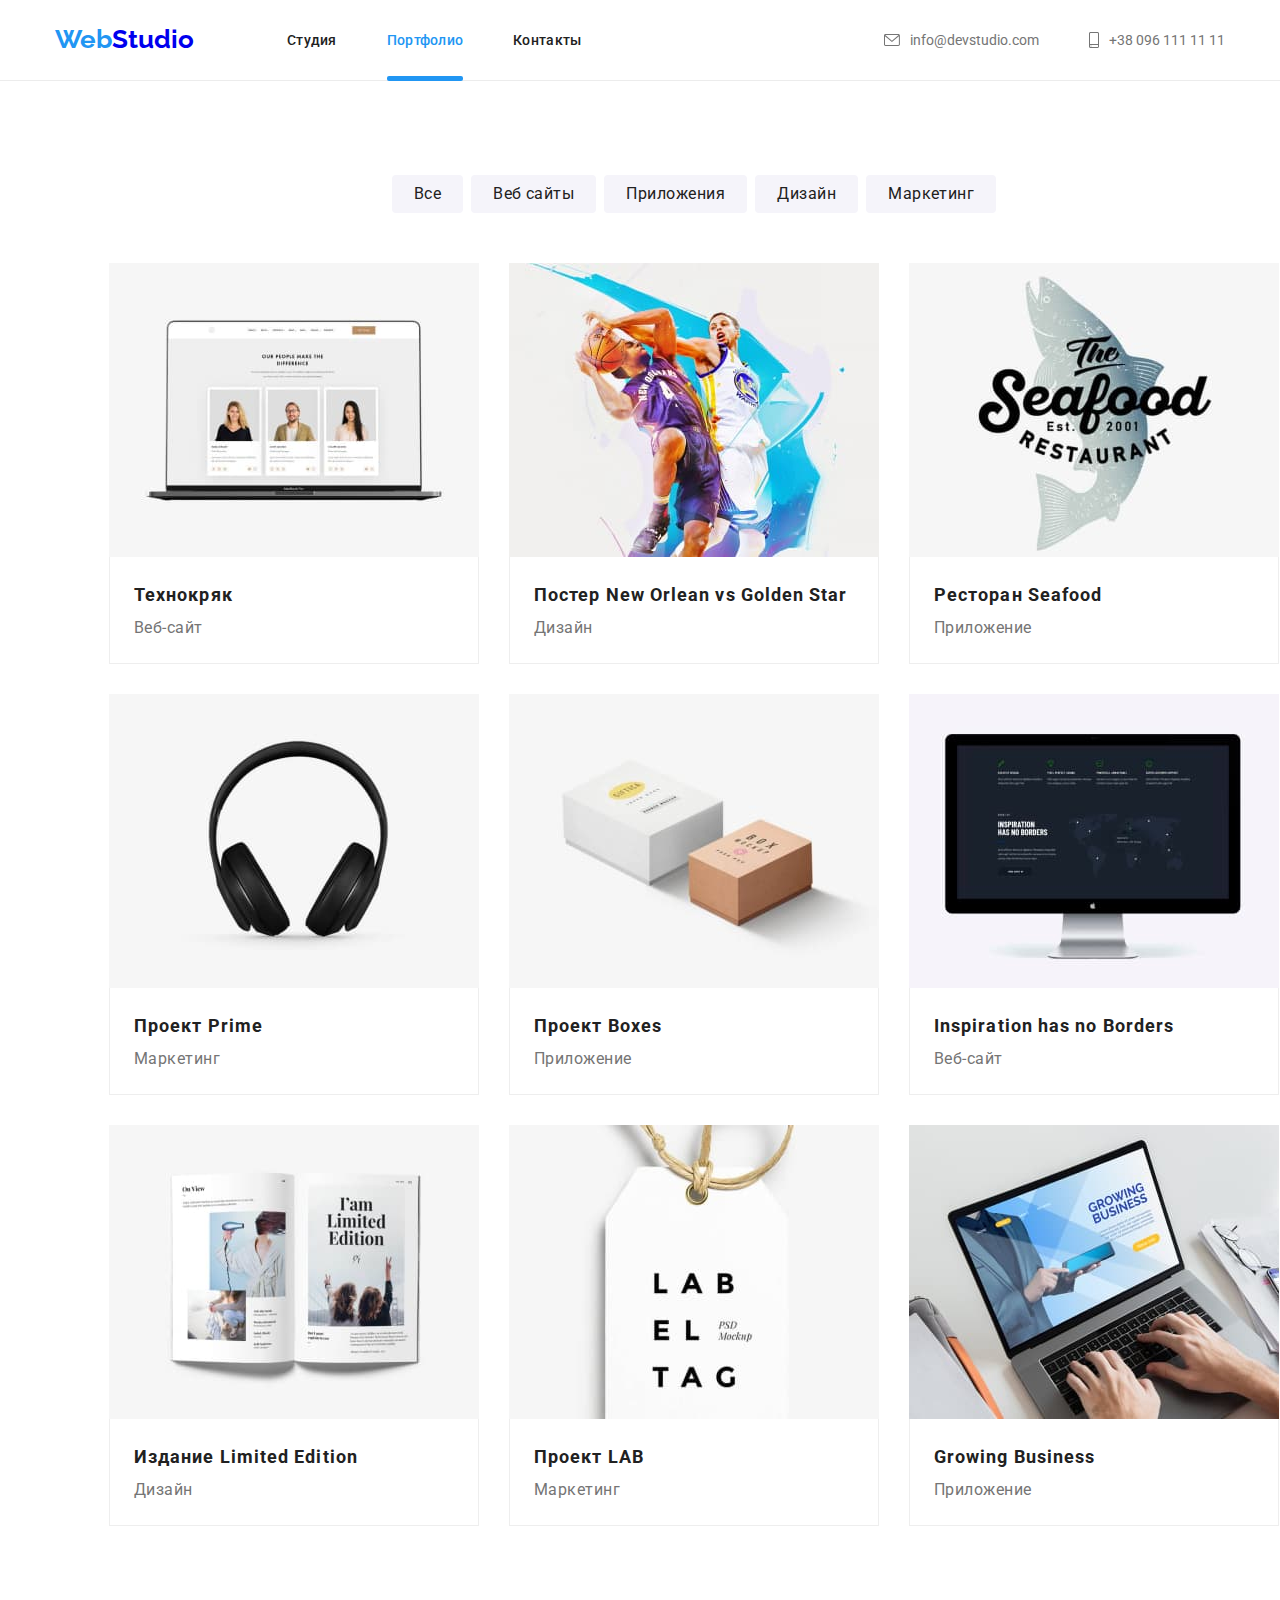
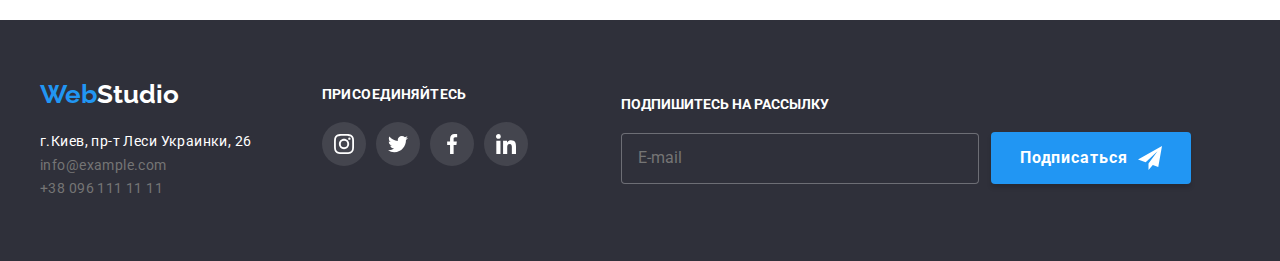
==== portfolio.html @ d18633da "копия ДЗ 7" ====
<!DOCTYPE html>
<html lang="ru">

<head>
    <meta charset="UTF-8">
    <meta http-equiv="X-UA-Compatible" content="IE=edge">
    <meta name="viewport" content="width=device-width, initial-scale=1.0">
    <title>Portfolio</title>
    <link
        href="https://fonts.googleapis.com/css2?family=Raleway:wght@400;500&family=Roboto:wght@400;500;700;900&display=swap"
        rel="stylesheet">
    <!-- <link rel="stylesheet"
        href="https://cdnjs.cloudflare.com/ajax/libs/modern-normalize/1.1.0/modern-normalize.min.css"> -->
    <link rel="stylesheet" href="./css/main.min.css">
</head>

<body>
    <!-- шапка сайта -->
    <header class="header line">
        <div class="container header__content--centered">
            <a href="#" class="logo"><span>Web</span>Studio</a>

            <!-- навигация шапки -->
            <nav class="nav-header">
                <ul class="nav-header__list">
                    <li class="nav-header__item"><a href="./index.html" class="nav-header__link">Студия</a>
                    </li>
                    <li class="nav-header__item"><a href="./portfolio.html"
                            class="nav-header__link current">Портфолио</a></li>
                    <li class="nav-header__item"><a href="#" class="nav-header__link">Контакты</a></li>
                </ul>
            </nav>

            <!-- контакты шапки -->
            <ul class="contacts-list">
                <li class="contacts-list__item">
                    <a href=" mailto:info@devstudio.com" class="contact-list__link contact-list__link--centered">
                        <svg class="svg-header" width="16" height="12">
                            <use href="./images/icon.svg#icon-envelope"></use>
                        </svg>
                        <span>info@devstudio.com</span></a>
                </li>
                <li class="contacts-list__item">
                    <a href=" tel:+380961111111" class="contact-list__link contact-list__link--centered">
                        <svg class="svg-header" width="10" height="16">
                            <use href="./images/icon.svg#icon-smartphone"></use>
                        </svg>
                        <span>+38 096 111 11 11</span></a>
                </li>
            </ul>
        </div>
    </header>

    <!-- портфолио -->
    <main>
        <section class="portfolio-section">
            <div class="container filter">
                <ul class="filter__list">
                    <li class="filter__item">
                        <button type="button" class="secondary__button">Все</button></li>
                    <li class="filter__item">
                        <button type="button" class="secondary__button">Веб сайты</button></li>
                    <li class="filter__item">
                        <button type="button" class="secondary__button">Приложения</button></li>
                    <li class="filter__item">
                        <button type="button" class="secondary__button">Дизайн</button></li>
                    <li class="filter__item">
                        <button type="button" class="secondary__button">Маркетинг</button></li>
                </ul>
            </div>

            <!-- описание -->
            <div class="container">
                <ul class="portfolio">
                    <li class="portfolio__item">
                        <article class="product">
                            <a href="#" class="product__link">
                                <div class="product__thumb">
                                    <img src="./images/img (2) (1).jpg" alt="наша команда">
                                    <div class="overlay">
                                        <p class="overlay__text">
                                            Технокряк это современная площадка распространения
                                            коронавируса. Компании используют эту платформу для
                                            цифрового шпионажа и атак на защищённые сервера
                                            конкурентов.
                                        </p>
                                    </div>
                                </div>
                                <div class="product__meta">
                                    <h3 class="product__title">Технокряк</h3>
                                    <p class="product__text">Веб-сайт</p>
                                </div>
                            </a>
                        </article>
                    </li>
                    <li class="portfolio__item">
                        <article class="product">
                            <a href="#" class="product__link">
                                <div class="product__thumb">
                                    <img src="./images/img (3) (1).jpg" alt="баскетболисты">
                                    <div class="overlay">
                                        <p class="overlay__text">
                                            Технокряк это современная площадка распространения
                                            коронавируса. Компании используют эту платформу для
                                            цифрового шпионажа и атак на защищённые сервера
                                            конкурентов.
                                        </p>
                                    </div>
                                </div>
                                <div class="product__meta">
                                    <h3 class="product__title">Постер New Orlean vs Golden Star</h3>
                                    <p class="product__text">Дизайн</p>
                                </div>
                            </a>
                        </article>

                    </li>
                    <li class="portfolio__item">
                        <article class="product">
                            <a href="#" class="product__link">
                                <div class="product__thumb">
                                    <img src="./images/img (4).jpg" alt="рыбный ресторан">
                                    <div class="overlay">
                                        <p class="overlay__text">
                                            Технокряк это современная площадка распространения
                                            коронавируса. Компании используют эту платформу для
                                            цифрового шпионажа и атак на защищённые сервера
                                            конкурентов.
                                        </p>
                                    </div>
                                </div>
                                <div class="product__meta">
                                    <h3 class="product__title">Ресторан Seafood</h3>
                                    <p class="product__text">Приложение</p>
                                </div>
                            </a>
                        </article>

                    </li>
                    <li class="portfolio__item">
                        <article class="product">
                            <a href="#" class="product__link">
                                <div class="product__thumb">
                                    <img src="./images/img (5).jpg" alt="наушники">
                                    <div class="overlay">
                                        <p class="overlay__text">
                                            Технокряк это современная площадка распространения
                                            коронавируса. Компании используют эту платформу для
                                            цифрового шпионажа и атак на защищённые сервера
                                            конкурентов.
                                        </p>
                                    </div>
                                </div>
                                <div class="product__meta">
                                    <h3 class="product__title">Проект Prime</h3>
                                    <p class="product__text">Маркетинг</p>
                                </div>
                            </a>
                        </article>

                    </li>
                    <li class="portfolio__item">
                        <article class="product">
                            <a href="#" class="product__link">
                                <div class="product__thumb">
                                    <img src="./images/img (6).jpg" alt="коробки">
                                    <div class="overlay">
                                        <p class="overlay__text">
                                            Технокряк это современная площадка распространения
                                            коронавируса. Компании используют эту платформу для
                                            цифрового шпионажа и атак на защищённые сервера
                                            конкурентов.
                                        </p>
                                    </div>
                                </div>
                                <div class="product__meta">
                                    <h3 class="product__title">Проект Boxes</h3>
                                    <p class="product__text">Приложение</p>
                                </div>
                            </a>
                        </article>

                    </li>
                    <li class="portfolio__item">
                        <article class="product">
                            <a href="#" class="product__link">
                                <div class="product__thumb">
                                    <img src="./images/img (7).jpg" alt="монитор">
                                    <div class="overlay">
                                        <p class="overlay__text">
                                            Технокряк это современная площадка распространения
                                            коронавируса. Компании используют эту платформу для
                                            цифрового шпионажа и атак на защищённые сервера
                                            конкурентов.
                                        </p>
                                    </div>
                                </div>
                                <div class="product__meta">
                                    <h3 class="product__title">Inspiration has no Borders</h3>
                                    <p class="product__text">Веб-сайт</p>
                                </div>
                            </a>
                        </article>

                    </li>
                    <li class="portfolio__item">
                        <article class="product">
                            <a href="#" class="product__link">
                                <div class="product__thumb">
                                    <img src="./images/img (8).jpg" alt="книга">
                                    <div class="overlay">
                                        <p class="overlay__text">
                                            Технокряк это современная площадка распространения
                                            коронавируса. Компании используют эту платформу для
                                            цифрового шпионажа и атак на защищённые сервера
                                            конкурентов.
                                        </p>
                                    </div>
                                </div>
                                <div class="product__meta">
                                    <h3 class="product__title">Издание Limited Edition</h3>
                                    <p class="product__text">Дизайн</p>
                                </div>
                            </a>
                        </article>

                    </li>
                    <li class="portfolio__item">
                        <article class="product">
                            <a href="#" class="product__link">
                                <div class="product__thumb">
                                    <img src="./images/img (9).jpg" alt="бирка">
                                    <div class="overlay">
                                        <p class="overlay__text">
                                            Технокряк это современная площадка распространения
                                            коронавируса. Компании используют эту платформу для
                                            цифрового шпионажа и атак на защищённые сервера
                                            конкурентов.
                                        </p>
                                    </div>
                                </div>
                                <div class="product__meta">
                                    <h3 class="product__title">Проект LAB</h3>
                                    <p class="product__text">Маркетинг</p>
                                </div>
                            </a>
                        </article>

                    </li>
                    <li class="portfolio__item">
                        <article class="product">
                            <a href="#" class="product__link">
                                <div class="product__thumb">
                                    <img src="./images/img (10).jpg" alt="ноутбук">
                                    <div class="overlay">
                                        <p class="overlay__text">
                                            Технокряк это современная площадка распространения
                                            коронавируса. Компании используют эту платформу для
                                            цифрового шпионажа и атак на защищённые сервера
                                            конкурентов.
                                        </p>
                                    </div>
                                </div>
                                <div class="product__meta">
                                    <h3 class="product__title">Growing Business</h3>
                                    <p class="product__text">Приложение</p>
                                </div>
                            </a>
                        </article>

                    </li>

                </ul>
            </div>

        </section>
    </main>
    <!-- подвал -->
    <footer class="footer">
        <div class="container footer__content footer__content--centered">
            <div>
                <a href="#" class="logo footer__logo"><span class="">Web</span>Studio</a>
                <address class="address">
                    <ul class="address__list">
                        <li class="address__link"><a href="https://www.google.com/maps" class="address__map">г.Киев,
                                пр-т Леси Украинки, 26</a></li>
                        <li class="address__link"><a href="#" class="contact-list__link">info@example.com</a></li>
                        <li class="address__link"><a href="tel:+380961111111" class="contact-list__link">+38 096 111
                                11
                                11</a>
                        </li>
                    </ul>
                </address>
            </div>
            <div class="social-link-footer">
                <h2 class="info-title-footer">Присоединяйтесь</h2>
                <ul class="soc-wrap">
                    <li class="soc-wrap__item">
                        <a href="#" class="soc-wrap__link soc-wrap__link--color">
                            <svg class="soc-wrap__icon" width="20" height="20">
                                <use href="./images/icon.svg#icon-instagram"></use>
                            </svg>
                        </a>
                    </li>
                    <li class="soc-wrap__item">
                        <a href="#" class="soc-wrap__link soc-wrap__link--color">
                            <svg class="soc-wrap__icon" width="20" height="20">
                                <use href="./images/icon.svg#icon-twitter"></use>
                            </svg>
                        </a>
                    </li>
                    <li class="soc-wrap__item">
                        <a href="#" class="soc-wrap__link soc-wrap__link--color">
                            <svg class="soc-wrap__icon" width="20" height="20">
                                <use href="./images/icon.svg#icon-facebook"></use>
                            </svg>
                        </a>
                    </li>
                    <li class="soc-wrap__item">
                        <a href="#" class="soc-wrap__link soc-wrap__link--color">
                            <svg class="soc-wrap__icon" width="20" height="20">
                                <use href="./images/icon.svg#icon-linkedin"></use>
                            </svg>
                        </a>
                    </li>
                </ul>
            </div>
            <div class="sub-form">
                <form class="sub-form__content">
                    <div class="sub-form__input">
                        <label class="sub-form__caption" for="subscrabe">Подпишитесь на рассылку</label>
                        <input class="sub-form__email" type="email" name="subscrabe_email" id="subscrabe"
                            placeholder="E-mail" />
                    </div>
                    <div class="sub-button">
                        <button type="submit" class="sub-button__label"> Подписаться
                            <svg class="sub-button__icon" width="24px" height="24px">
                                <use href="./images/icon.svg#icon-airplane"></use>
                            </svg>
                        </button>
                    </div>
                </form>
            </div>
        </div>

    </footer>
</body>

</html>
---- css/main.min.css ----
/*! modern-normalize v0.6.0 | MIT License | https://github.com/sindresorhus/modern-normalize */*,*::before,*::after{-webkit-box-sizing:border-box;box-sizing:border-box}:root{-moz-tab-size:4;-o-tab-size:4;tab-size:4}html{line-height:1.15;-webkit-text-size-adjust:100%}body{margin:0}body{font-family:system-ui,-apple-system,"Segoe UI",Roboto,Helvetica,Arial,sans-serif,"Apple Color Emoji","Segoe UI Emoji"}hr{height:0}abbr[title]{-webkit-text-decoration:underline dotted;text-decoration:underline dotted}b,strong{font-weight:bolder}code,kbd,samp,pre{font-family:SFMono-Regular,Consolas,"Liberation Mono",Menlo,monospace;font-size:1em}small{font-size:80%}sub,sup{font-size:75%;line-height:0;position:relative;vertical-align:baseline}sub{bottom:-0.25em}sup{top:-0.5em}button,input,optgroup,select,textarea{font-family:inherit;font-size:100%;line-height:1.15;margin:0}button,select{text-transform:none}button,[type=button],[type=reset],[type=submit]{-webkit-appearance:button}button::-moz-focus-inner,[type=button]::-moz-focus-inner,[type=reset]::-moz-focus-inner,[type=submit]::-moz-focus-inner{border-style:none;padding:0}button:-moz-focusring,[type=button]:-moz-focusring,[type=reset]:-moz-focusring,[type=submit]:-moz-focusring{outline:1px dotted ButtonText}fieldset{padding:.35em .75em .625em}legend{padding:0}progress{vertical-align:baseline}[type=number]::-webkit-inner-spin-button,[type=number]::-webkit-outer-spin-button{height:auto}[type=search]{-webkit-appearance:textfield;outline-offset:-2px}[type=search]::-webkit-search-decoration{-webkit-appearance:none}::-webkit-file-upload-button{-webkit-appearance:button;font:inherit}summary{display:list-item}body{font-family:"Roboto",Arial,sans-serif;font-size:14px}address{font-style:normal;margin-top:20px}a{text-decoration:none}h1,h2,h3,p,ul{list-style:none;margin:0px;padding:0px}img{min-width:100%;height:auto;display:block}.centered{display:-webkit-box;display:-ms-flexbox;display:flex;-webkit-box-align:center;-ms-flex-align:center;align-items:center}.flex-between{display:-webkit-box;display:-ms-flexbox;display:flex;-webkit-box-pack:justify;-ms-flex-pack:justify;justify-content:space-between}.container{width:1200px;padding:0 15px;margin:0 auto}.logo{font-family:Raleway;font-size:26px;font-weight:700}.logo span{color:#2196f3}.nav-header{margin-left:93px}.nav-header__list{display:-webkit-box;display:-ms-flexbox;display:flex}.nav-header__item:not(:first-child){margin-left:50px}.nav-header__link::after{content:"";position:absolute;left:0;bottom:-1px;display:none;width:100%;height:5px;border-radius:2px;background-color:#2196f3}.nav-header__link{position:relative;display:block;padding:32px 0;color:#212121;font-weight:500;font-size:14px;line-height:16px;letter-spacing:.02em;-webkit-transition:color 250ms cubic-bezier(0.4, 0, 0.2, 1),background-color 250ms cubic-bezier(0.4, 0, 0.2, 1);transition:color 250ms cubic-bezier(0.4, 0, 0.2, 1),background-color 250ms cubic-bezier(0.4, 0, 0.2, 1)}.nav-header__link.current::after{display:block}.nav-header__link:hover,.current{color:#2196f3}.contacts-list{display:-webkit-box;display:-ms-flexbox;display:flex;margin-left:auto}.contacts-list__item+.contacts-list__item{margin-left:50px}.contact-list__link{color:#757575;-webkit-transition:color 250ms cubic-bezier(0.4, 0, 0.2, 1);transition:color 250ms cubic-bezier(0.4, 0, 0.2, 1)}.contact-list__link:hover{color:#2196f3}.contact-list__link:hover .svg-header{fill:#2196f3}.svg-header{margin-right:10px;fill:#757575;-webkit-transition:color 250ms cubic-bezier(0.4, 0, 0.2, 1);transition:color 250ms cubic-bezier(0.4, 0, 0.2, 1)}.header__content--centered,.contact-list__link--centered{display:-webkit-box;display:-ms-flexbox;display:flex;-webkit-box-align:center;-ms-flex-align:center;align-items:center}.main__button{padding:10px 32px;margin-top:30px;display:inline-block;border-radius:4px;border:none;background-color:#2196f3;color:#fff;cursor:pointer;font-size:16px;line-height:30px;letter-spacing:.06em;-webkit-transition:color 250ms cubic-bezier(0.4, 0, 0.2, 1),background-color 250ms cubic-bezier(0.4, 0, 0.2, 1);transition:color 250ms cubic-bezier(0.4, 0, 0.2, 1),background-color 250ms cubic-bezier(0.4, 0, 0.2, 1)}.main__button:focus,.main__button:hover{color:#2196f3;background-color:#fff}.title{margin-bottom:50px;text-align:center;font-weight:700;font-size:36px;line-height:42px;letter-spacing:.03em}.main__section{padding:200px 0;text-align:center;background-color:#2f303a;background-size:cover;background-position:center;background-image:-webkit-gradient(linear, left top, right top, from(rgba(47, 48, 58, 0.4)), to(rgba(47, 48, 58, 0.4))),url(../images/mainsection.jpg);background-image:linear-gradient(to right, rgba(47, 48, 58, 0.4), rgba(47, 48, 58, 0.4)),url(../images/mainsection.jpg)}.main__section .main__title{margin:auto;width:696px;color:#fff;font-size:44px;line-height:60px;letter-spacing:.06em;text-transform:uppercase}.info__item{width:270px}.info{padding:94px 0 47px}.svg{background-color:#f5f4fa;padding:25px 100px;border-radius:4px}.info__label{padding-top:30px;padding-bottom:10px;font-size:14px;line-height:16px;letter-spacing:.03em;text-transform:uppercase}.info-item{color:#757575;font-size:14px;line-height:24px;letter-spacing:.03em}.about-us{padding:47px 0 94px}.preview__item{position:relative}.preview__img{display:block;width:100%;height:auto}.preview__text{position:absolute;padding:27px 0;left:0;bottom:0;width:100%;color:#fff;font-weight:700;font-size:14px;line-height:1.17;text-transform:uppercase;text-align:center;background-color:rgba(47,48,58,.8)}.team{background-color:#f5f4fa;padding:94px 0px}.team__card{background-color:#fff;border-radius:0px 0px 4px 4px}.team-list .team__card{-webkit-box-shadow:0px 1px 3px rgba(0,0,0,.12),0px 1px 1px rgba(0,0,0,.14),0px 2px 1px rgba(0,0,0,.2);box-shadow:0px 1px 3px rgba(0,0,0,.12),0px 1px 1px rgba(0,0,0,.14),0px 2px 1px rgba(0,0,0,.2);border-radius:0 0 4px 4px}.team__discription{padding:20px 24px}.team__name{margin-bottom:10px;font-size:16px;font-weight:500;color:#212121;line-height:19px;text-align:center;letter-spacing:.03em}.team__position{color:#757575;font-size:16px;font-weight:400;line-height:19px;text-align:center;letter-spacing:.03em}.soc-wrap{display:-webkit-box;display:-ms-flexbox;display:flex;margin:0 auto;padding-bottom:30px}.soc-wrap__item:not(:last-child){margin-right:10px}.soc-wrap__link{display:-webkit-box;display:-ms-flexbox;display:flex;height:44px;width:44px;border-radius:50%;-webkit-box-align:center;-ms-flex-align:center;align-items:center;-webkit-box-pack:center;-ms-flex-pack:center;justify-content:center;fill:#afb1b8;-webkit-transition:fill 250ms cubic-bezier(0.4, 0, 0.2, 1);transition:fill 250ms cubic-bezier(0.4, 0, 0.2, 1);-webkit-transition:background-color 250ms cubic-bezier(0.4, 0, 0.2, 1);transition:background-color 250ms cubic-bezier(0.4, 0, 0.2, 1)}.soc-wrap__link:hover,.soc-wrap__link:focus{background-color:#2196f3;fill:#fff}.client{padding:94px 0}.client__item{display:-webkit-box;display:-ms-flexbox;display:flex}.client__link{display:-webkit-box;display:-ms-flexbox;display:flex;-webkit-box-pack:center;-ms-flex-pack:center;justify-content:center;-webkit-box-align:center;-ms-flex-align:center;align-items:center;padding:16px 32px;border-radius:4px;border:1px solid #eee;-webkit-transition:color 250ms cubic-bezier(0.4, 0, 0.2, 1),border 250ms cubic-bezier(0.4, 0, 0.2, 1);transition:color 250ms cubic-bezier(0.4, 0, 0.2, 1),border 250ms cubic-bezier(0.4, 0, 0.2, 1)}.client__icon{fill:#afb1b8}.client__link:hover,.client__link:focus{border-color:#2196f3}.client__link:hover .client__icon{fill:#2196f3}.footer{background-color:#2f303a;padding:60px 0}.footer__content{padding:0px}.footer__content--centered{display:-webkit-box;display:-ms-flexbox;display:flex;-webkit-box-align:center;-ms-flex-align:center;align-items:center}.footer__logo,.address__map{color:#fff;-webkit-transition:color 250ms cubic-bezier(0.4, 0, 0.2, 1);transition:color 250ms cubic-bezier(0.4, 0, 0.2, 1)}.address{margin-top:20px}.address__map{color:#fff;font-size:14px;line-height:1.7;letter-spacing:.03em;text-decoration:none;font-style:normal;-webkit-transition:color 250ms cubic-bezier(0.4, 0, 0.2, 1);transition:color 250ms cubic-bezier(0.4, 0, 0.2, 1)}.address__map:hover,.address__map:focus{color:#2196f3}.address__link{color:#fff;font-size:14px;line-height:1.7;letter-spacing:.03em;text-decoration:none;font-style:normal;-webkit-transition:color 250ms cubic-bezier(0.4, 0, 0.2, 1);transition:color 250ms cubic-bezier(0.4, 0, 0.2, 1)}.info-title-footer{padding-bottom:20px;color:#fff;font-size:14px;line-height:16px;letter-spacing:.03em;text-transform:uppercase}.social-link-footer{margin-left:70px}.soc-wrap__icon{-webkit-transition:fill 250ms cubic-bezier(0.4, 0, 0.2, 1);transition:fill 250ms cubic-bezier(0.4, 0, 0.2, 1)}.soc-wrap__link--color{fill:#fff;background-color:rgba(255,255,255,.1);-webkit-transition:background-color 250ms cubic-bezier(0.4, 0, 0.2, 1);transition:background-color 250ms cubic-bezier(0.4, 0, 0.2, 1)}.sub-form{margin-left:93px}.sub-form__content{display:-webkit-box;display:-ms-flexbox;display:flex;margin-left:auto}.sub-form__content:last-child{-webkit-box-align:end;-ms-flex-align:end;align-items:flex-end}.sub-form__input{display:-webkit-box;display:-ms-flexbox;display:flex;max-width:358px;-webkit-box-orient:vertical;-webkit-box-direction:normal;-ms-flex-direction:column;flex-direction:column}.sub-form__caption{color:#fff;font-weight:700;font-size:14px;line-height:1.14;text-transform:uppercase}.sub-form__email{background-color:#2f303a;font-size:16px;line-height:1.25;border:1px solid rgba(255,255,255,.3);border-radius:4px;margin-top:20px;padding:14.5px 0 15px 16px;width:358px;color:#fff}.sub-button__label{color:#fff;background-color:#2196f3;font-weight:700;font-size:16px;line-height:1.87;cursor:pointer;letter-spacing:.06em;display:-webkit-box;display:-ms-flexbox;display:flex;-webkit-box-align:center;-ms-flex-align:center;align-items:center;-webkit-box-pack:center;-ms-flex-pack:center;justify-content:center;margin-left:12px;padding:11px 29px;border-radius:4px;border:0px solid transparent;-webkit-box-shadow:0px 4px 4px rgba(0,0,0,.15);box-shadow:0px 4px 4px rgba(0,0,0,.15);-webkit-transition:background-color 250ms cubic-bezier(0.4, 0, 0.2, 1),color 250ms cubic-bezier(0.4, 0, 0.2, 1);transition:background-color 250ms cubic-bezier(0.4, 0, 0.2, 1),color 250ms cubic-bezier(0.4, 0, 0.2, 1)}.sub-button__label:hover,.sub-button__label:focus,.sub-button__label:hover .sub-button__icon{color:#2196f3;background-color:#fff;fill:#2196f3}.sub-button__icon{margin-left:10px;fill:#fff;-webkit-transition:fill 250ms cubic-bezier(0.4, 0, 0.2, 1);transition:fill 250ms cubic-bezier(0.4, 0, 0.2, 1)}.backdrop.is-hidden{opacity:0;pointer-events:none}.backdrop{position:fixed;left:0;top:0;width:100%;height:100%;background-color:rgba(0,0,0,.2);opacity:1;-webkit-transition:opacity 250ms cubic-bezier(0.4, 0, 0.2, 1);transition:opacity 250ms cubic-bezier(0.4, 0, 0.2, 1)}.backdrop.is-hidden .modal{-webkit-transform:translate(-50%, -50%) scale(0.1);transform:translate(-50%, -50%) scale(0.1)}.modal{position:absolute;left:50%;top:50%;padding:40px;min-width:528px;min-height:581px;border-radius:4px;background-color:#fff;-webkit-transform:translate(-50%, -50%) scale(0.9);transform:translate(-50%, -50%) scale(0.9);-webkit-transition:-webkit-transform 250ms cubic-bezier(0.4, 0, 0.2, 1);transition:-webkit-transform 250ms cubic-bezier(0.4, 0, 0.2, 1);transition:transform 250ms cubic-bezier(0.4, 0, 0.2, 1);transition:transform 250ms cubic-bezier(0.4, 0, 0.2, 1), -webkit-transform 250ms cubic-bezier(0.4, 0, 0.2, 1)}.close{display:-webkit-box;display:-ms-flexbox;display:flex;color:#212121;position:absolute;-webkit-box-align:center;-ms-flex-align:center;align-items:center;right:8px;top:8px;width:30px;height:30px;cursor:pointer;background-color:#fff;border:1px solid rgba(0,0,0,.1);border-radius:50%;-webkit-transition:color 250ms cubic-bezier(0.4, 0, 0.2, 1);transition:color 250ms cubic-bezier(0.4, 0, 0.2, 1)}.close:hover,.close:focus{color:#2196f3}.form-header{display:inline-block;font-weight:700;font-size:20px;line-height:1.17;color:#212121;text-align:center;margin-bottom:12px}.form-input:focus+.form-icon{fill:#2196f3}.form-input:focus,.form-text:focus,.form-input:hover,.form-text:hover{border-color:#2196f3;outline:none}.form-field-position{position:relative}.position-field{margin-bottom:10px}.form-field{display:-webkit-box;display:-ms-flexbox;display:flex;-webkit-box-orient:vertical;-webkit-box-direction:normal;-ms-flex-direction:column;flex-direction:column}.check_box_form{margin:30px 0 20px 0}.form-field-text{font-size:12px;line-height:1.16;letter-spacing:.01em;margin-bottom:4px}.form-text{resize:none;border:1px solid rgba(33,33,33,.2);padding:12px 16px;-webkit-transition:border 250ms cubic-bezier(0.4, 0, 0.2, 1);transition:border 250ms cubic-bezier(0.4, 0, 0.2, 1)}.form-icon{fill:#212121;position:absolute;top:50%;left:15px;-webkit-transform:translateY(-50%);transform:translateY(-50%);-webkit-transition:fill 250ms cubic-bezier(0.4, 0, 0.2, 1);transition:fill 250ms cubic-bezier(0.4, 0, 0.2, 1)}.form-input{padding:11px 0 11px 42px;border:1px solid rgba(33,33,33,.2);border-radius:4px;width:100%;-webkit-transition:border 250ms cubic-bezier(0.4, 0, 0.2, 1);transition:border 250ms cubic-bezier(0.4, 0, 0.2, 1)}.input-field{margin-bottom:20px}.check_box_label{display:-webkit-box;display:-ms-flexbox;display:flex;-webkit-box-pack:center;-ms-flex-pack:center;justify-content:center;-webkit-box-align:center;-ms-flex-align:center;align-items:center;font-size:14px;line-height:1.71;cursor:pointer}.check_input{position:absolute;-webkit-appearance:none;-moz-appearance:none;appearance:none}.check_box{display:inline-block;width:16px;height:15px;background-color:#fff;border:2px solid #212121;margin-right:7px;border-radius:4px;-webkit-transition:background-color 250ms cubic-bezier(0.4, 0, 0.2, 1),background-image 250ms cubic-bezier(0.4, 0, 0.2, 1);transition:background-color 250ms cubic-bezier(0.4, 0, 0.2, 1),background-image 250ms cubic-bezier(0.4, 0, 0.2, 1)}.check_input:checked+.check_box{background-size:contain;background-origin:border-box;background-color:#2196f3;border:1px solid #2196f3;background-image:url(./images/icon\check.svg);-webkit-transition:background-image 250ms cubic-bezier(0.4, 0, 0.2, 1);transition:background-image 250ms cubic-bezier(0.4, 0, 0.2, 1)}.button-form{background-color:#2196f3;color:#fff;font-weight:700;font-size:16px;line-height:1.87;letter-spacing:.06em;min-width:200px;padding:10px 55px;display:-webkit-box;display:-ms-flexbox;display:flex;margin-left:auto;margin-right:auto;margin-top:30px;cursor:pointer;border-radius:4px;border:1px solid transparent;-webkit-box-shadow:0px 4px 4px rgba(0,0,0,.15);box-shadow:0px 4px 4px rgba(0,0,0,.15);-webkit-transition:background-color 250ms cubic-bezier(0.4, 0, 0.2, 1),color 250ms cubic-bezier(0.4, 0, 0.2, 1),border 250ms cubic-bezier(0.4, 0, 0.2, 1);transition:background-color 250ms cubic-bezier(0.4, 0, 0.2, 1),color 250ms cubic-bezier(0.4, 0, 0.2, 1),border 250ms cubic-bezier(0.4, 0, 0.2, 1)}.button-form:focus,.button-form:hover{background-color:#fff;color:#2196f3;border:1px solid #2196f3}.secondary__button{padding:6px 22px;list-style:none;color:#212121;background-color:#f5f4fa;border-radius:4px;border:none;cursor:pointer;font-size:16px;line-height:26px;text-align:center;letter-spacing:.03em;-webkit-transition:color 250ms cubic-bezier(0.4, 0, 0.2, 1),background-color 250ms cubic-bezier(0.4, 0, 0.2, 1);transition:color 250ms cubic-bezier(0.4, 0, 0.2, 1),background-color 250ms cubic-bezier(0.4, 0, 0.2, 1)}.secondary__button:hover,.secondary__button:focus{-webkit-box-shadow:0px 3px 1px rgba(0,0,0,.1),0px 1px 2px rgba(0,0,0,.08),0px 2px 2px rgba(0,0,0,.12);box-shadow:0px 3px 1px rgba(0,0,0,.1),0px 1px 2px rgba(0,0,0,.08),0px 2px 2px rgba(0,0,0,.12);color:#fff;background-color:#2196f3}.filter__item:not(:last-child){display:-webkit-box;display:-ms-flexbox;display:flex;text-align:center;margin-right:8px}.filter__list{display:-webkit-box;display:-ms-flexbox;display:flex;-webkit-box-pack:center;-ms-flex-pack:center;justify-content:center;margin-bottom:50px}.line{border-bottom:1px solid #ececec}.portfolio-section{padding:94px}.product__text{color:#757575;font-weight:400;font-size:16px;line-height:30px;letter-spacing:.03em}.product__meta{padding:20px 24px;border:1px solid #eee;border-top:none;background-color:#fff}.product__title{color:#212121;font-size:18px;line-height:36px;letter-spacing:.06em}.portfolio__item{width:370px}.product__thumb{position:relative;overflow:hidden}.overlay{content:"";position:absolute;top:0;left:0;width:100%;height:100%;background-color:rgba(33,150,243,.9);-webkit-transform:translateY(100%);transform:translateY(100%);-webkit-transition:-webkit-transform 250ms cubic-bezier(0.4, 0, 0.2, 1);transition:-webkit-transform 250ms cubic-bezier(0.4, 0, 0.2, 1);transition:transform 250ms cubic-bezier(0.4, 0, 0.2, 1);transition:transform 250ms cubic-bezier(0.4, 0, 0.2, 1), -webkit-transform 250ms cubic-bezier(0.4, 0, 0.2, 1)}.product:hover .overlay,.product:hover .overlay__text{-webkit-transform:translateY(0);transform:translateY(0)}.overlay__text{font-size:18px;line-height:1.56;color:#fff;padding:63px 24px}.portfolio__item:not(:nth-child(3n)){margin-right:30px}.portfolio__item:not(:nth-child(-n+3)){margin-top:30px}.portfolio{display:-webkit-box;display:-ms-flexbox;display:flex;-ms-flex-wrap:wrap;flex-wrap:wrap}.product__link{display:block;-webkit-transition:-webkit-transform 250ms cubic-bezier(0.4, 0, 0.2, 1);transition:-webkit-transform 250ms cubic-bezier(0.4, 0, 0.2, 1);transition:transform 250ms cubic-bezier(0.4, 0, 0.2, 1);transition:transform 250ms cubic-bezier(0.4, 0, 0.2, 1), -webkit-transform 250ms cubic-bezier(0.4, 0, 0.2, 1)}.product__link:hover,.product__link:focus{-webkit-box-shadow:0px 1px 1px rgba(0,0,0,.16),1px 4px 6px rgba(0,0,0,.16);box-shadow:0px 1px 1px rgba(0,0,0,.16),1px 4px 6px rgba(0,0,0,.16)}/*# sourceMappingURL=main.min.css.map */
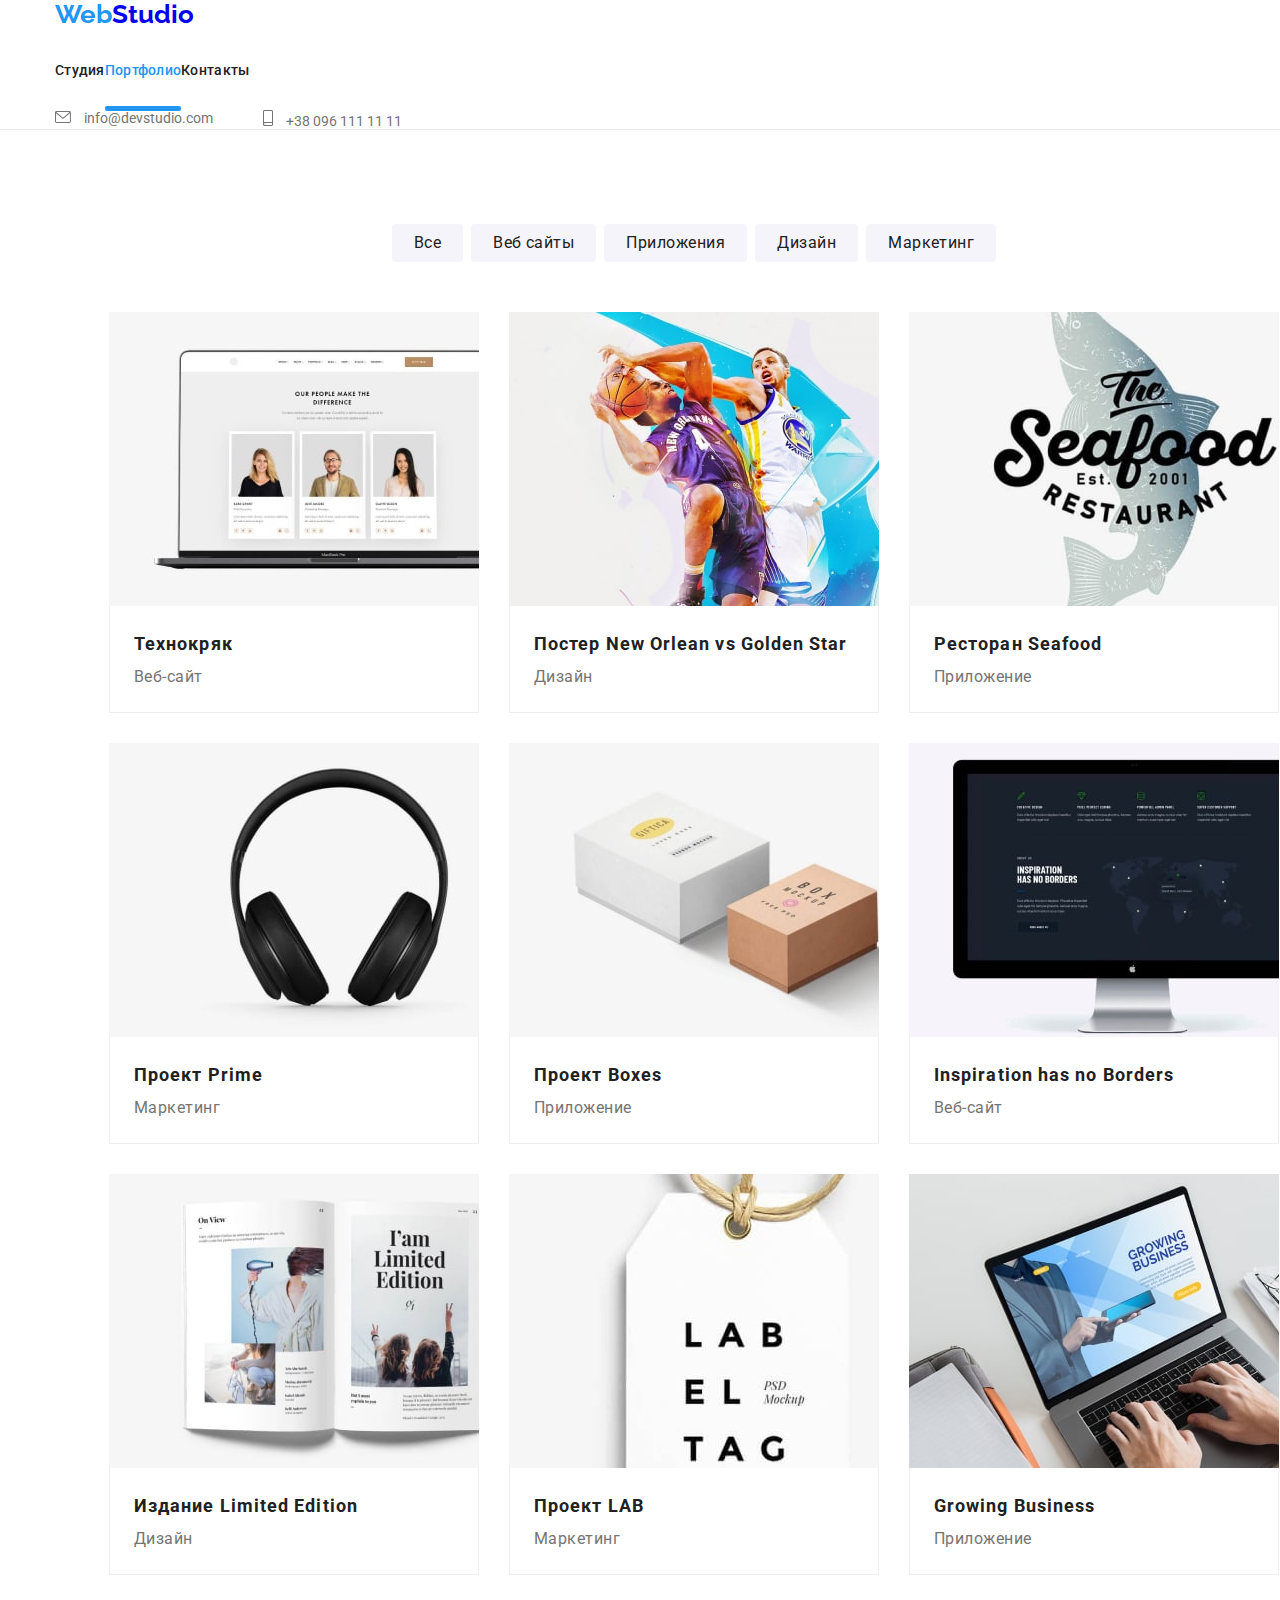
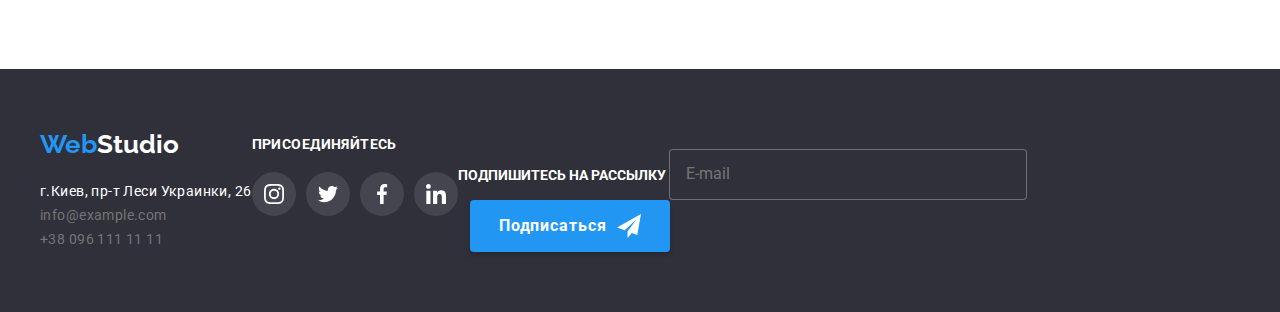
==== commit ccdda4b2: "мобильная версия about" ====
--- a/portfolio.html
+++ b/portfolio.html
@@ -19,36 +19,44 @@
     <header class="header line">
         <div class="container header__content--centered">
             <a href="#" class="logo"><span>Web</span>Studio</a>
-
-            <!-- навигация шапки -->
-            <nav class="nav-header">
-                <ul class="nav-header__list">
-                    <li class="nav-header__item"><a href="./index.html" class="nav-header__link">Студия</a>
-                    </li>
-                    <li class="nav-header__item"><a href="./portfolio.html"
-                            class="nav-header__link current">Портфолио</a></li>
-                    <li class="nav-header__item"><a href="#" class="nav-header__link">Контакты</a></li>
+            <button type="button" class="button__mobile" data-menu-button aria-expanded="false"
+                aria-control="page-header__menu">
+                <svg width="40px" height="40px" aria-label="переключательмобильного меню">
+                    <use class="button__mobile-menu" xlink:href="./images/svg/symbol-defs-good.svg#icon-mobile-menu">
+                    </use>
+                    <use class="button__mobile-cross" xlink:href="./images/svg/symbol-defs-good.svg#icon-close"></use>
+                </svg>
+            </button>
+            <div class="header__menu" id="header__menu" data-menu>
+                <!-- навигация шапки -->
+                <nav class="nav-header">
+                    <ul class="nav-header__list">
+                        <li class="nav-header__item"><a href="./index.html" class="nav-header__link">Студия</a>
+                        </li>
+                        <li class="nav-header__item"><a href="./portfolio.html"
+                                class="nav-header__link current">Портфолио</a></li>
+                        <li class="nav-header__item"><a href="#" class="nav-header__link">Контакты</a></li>
+                    </ul>
+                </nav>
+
+                <!-- контакты шапки -->
+                <ul class="contacts-list">
+                    <li class="contacts-list__item">
+                        <a href=" mailto:info@devstudio.com" class="contact-list__link contact-list__link--centered">
+                            <svg class="svg-header" width="16" height="12">
+                                <use href="./images/svg/icon.svg#icon-envelope"></use>
+                            </svg>
+                            <span>info@devstudio.com</span></a>
+                    </li>
+                    <li class="contacts-list__item">
+                        <a href=" tel:+380961111111" class="contact-list__link contact-list__link--centered">
+                            <svg class="svg-header" width="10" height="16">
+                                <use href="./images/svg/icon.svg#icon-smartphone"></use>
+                            </svg>
+                            <span>+38 096 111 11 11</span></a>
+                    </li>
                 </ul>
-            </nav>
-
-            <!-- контакты шапки -->
-            <ul class="contacts-list">
-                <li class="contacts-list__item">
-                    <a href=" mailto:info@devstudio.com" class="contact-list__link contact-list__link--centered">
-                        <svg class="svg-header" width="16" height="12">
-                            <use href="./images/icon.svg#icon-envelope"></use>
-                        </svg>
-                        <span>info@devstudio.com</span></a>
-                </li>
-                <li class="contacts-list__item">
-                    <a href=" tel:+380961111111" class="contact-list__link contact-list__link--centered">
-                        <svg class="svg-header" width="10" height="16">
-                            <use href="./images/icon.svg#icon-smartphone"></use>
-                        </svg>
-                        <span>+38 096 111 11 11</span></a>
-                </li>
-            </ul>
-        </div>
+            </div>
     </header>
 
     <!-- портфолио -->
@@ -76,7 +84,11 @@
                         <article class="product">
                             <a href="#" class="product__link">
                                 <div class="product__thumb">
-                                    <img src="./images/img (2) (1).jpg" alt="наша команда">
+                                    <img srcset="
+                        ./images/portfolio/480/product-1-min.jpg 1x,
+                        ./images/portfolio/480/product-1@2x-min.jpg 2x,
+                        ./images/portfolio/480/product-1@3x-min.jpg 3x
+                      " src="./images/portfolio/480/product-1-min.jpg" alt="наша команда">
                                     <div class="overlay">
                                         <p class="overlay__text">
                                             Технокряк это современная площадка распространения
@@ -97,7 +109,11 @@
                         <article class="product">
                             <a href="#" class="product__link">
                                 <div class="product__thumb">
-                                    <img src="./images/img (3) (1).jpg" alt="баскетболисты">
+                                    <img srcset="
+                        ./images/portfolio/480/product-2-min.jpg 1x,
+                        ./images/portfolio/480/product-2@2x-min.jpg 2x,
+                        ./images/portfolio/480/product-2@3x-min.jpg 3x
+                      " src="./images/portfolio/480/product-2-min.jpg" alt="баскетболисты">
                                     <div class="overlay">
                                         <p class="overlay__text">
                                             Технокряк это современная площадка распространения
@@ -119,7 +135,11 @@
                         <article class="product">
                             <a href="#" class="product__link">
                                 <div class="product__thumb">
-                                    <img src="./images/img (4).jpg" alt="рыбный ресторан">
+                                    <img srcset="
+                        ./images/portfolio/480/product-3-min.jpg 1x,
+                        ./images/portfolio/480/product-3@2x-min.jpg 2x,
+                        ./images/portfolio/480/product-3@3x-min.jpg 3x
+                      " src="./images/portfolio/480/product-3-min.jpg" alt="рыбный ресторан">
                                     <div class="overlay">
                                         <p class="overlay__text">
                                             Технокряк это современная площадка распространения
@@ -141,7 +161,11 @@
                         <article class="product">
                             <a href="#" class="product__link">
                                 <div class="product__thumb">
-                                    <img src="./images/img (5).jpg" alt="наушники">
+                                    <img srcset="
+                        ./images/portfolio/480/product-4-min.jpg 1x,
+                        ./images/portfolio/480/product-4@2x-min.jpg 2x,
+                        ./images/portfolio/480/product-4@3x-min.jpg 3x
+                      " src="./images/portfolio/480/product-4-min.jpg" alt="наушники">
                                     <div class="overlay">
                                         <p class="overlay__text">
                                             Технокряк это современная площадка распространения
@@ -163,7 +187,11 @@
                         <article class="product">
                             <a href="#" class="product__link">
                                 <div class="product__thumb">
-                                    <img src="./images/img (6).jpg" alt="коробки">
+                                    <img srcset="
+                        ./images/portfolio/480/product-5-min.jpg 1x,
+                        ./images/portfolio/480/product-5@2x-min.jpg 2x,
+                        ./images/portfolio/480/product-5@3x-min.jpg 3x
+                      " src="./images/portfolio/480/product-5-min.jpg" alt="коробки">
                                     <div class="overlay">
                                         <p class="overlay__text">
                                             Технокряк это современная площадка распространения
@@ -185,7 +213,11 @@
                         <article class="product">
                             <a href="#" class="product__link">
                                 <div class="product__thumb">
-                                    <img src="./images/img (7).jpg" alt="монитор">
+                                    <img srcset="
+                        ./images/portfolio/480/product-6-min.jpg 1x,
+                        ./images/portfolio/480/product-6@2x-min.jpg 2x,
+                        ./images/portfolio/480/product-6@3x-min.jpg 3x
+                      " src="./images/portfolio/480/product-6-min.jpg" alt="монитор">
                                     <div class="overlay">
                                         <p class="overlay__text">
                                             Технокряк это современная площадка распространения
@@ -207,7 +239,11 @@
                         <article class="product">
                             <a href="#" class="product__link">
                                 <div class="product__thumb">
-                                    <img src="./images/img (8).jpg" alt="книга">
+                                    <img srcset="
+                        ./images/portfolio/480/product-7-min.jpg 1x,
+                        ./images/portfolio/480/product-7@2x-min.jpg 2x,
+                        ./images/portfolio/480/product-7@3x-min.jpg 3x
+                      " src="./images/portfolio/480/product-7-min.jpg" alt="книга">
                                     <div class="overlay">
                                         <p class="overlay__text">
                                             Технокряк это современная площадка распространения
@@ -229,7 +265,11 @@
                         <article class="product">
                             <a href="#" class="product__link">
                                 <div class="product__thumb">
-                                    <img src="./images/img (9).jpg" alt="бирка">
+                                    <img srcset="
+                        ./images/portfolio/480/product-8-min.jpg 1x,
+                        ./images/portfolio/480/product-8-min@2x.jpg 2x,
+                        ./images/portfolio/480/product-8-min@3x.jpg 3x
+                      " src="./images/portfolio/480/product-8-min.jpg" alt="бирка">
                                     <div class="overlay">
                                         <p class="overlay__text">
                                             Технокряк это современная площадка распространения
@@ -251,7 +291,11 @@
                         <article class="product">
                             <a href="#" class="product__link">
                                 <div class="product__thumb">
-                                    <img src="./images/img (10).jpg" alt="ноутбук">
+                                    <img srcset="
+                        ./images/portfolio/480/product-9-min.jpg 1x,
+                        ./images/portfolio/480/product-9@2x-min.jpg 2x,
+                        ./images/portfolio/480/product-9@3x-min.jpg 3x
+                      " src="./images/portfolio/480/product-9-min.jpg" alt="ноутбук">
                                     <div class="overlay">
                                         <p class="overlay__text">
                                             Технокряк это современная площадка распространения
@@ -298,28 +342,28 @@
                     <li class="soc-wrap__item">
                         <a href="#" class="soc-wrap__link soc-wrap__link--color">
                             <svg class="soc-wrap__icon" width="20" height="20">
-                                <use href="./images/icon.svg#icon-instagram"></use>
+                                <use href="./images/svg/icon.svg#icon-instagram"></use>
                             </svg>
                         </a>
                     </li>
                     <li class="soc-wrap__item">
                         <a href="#" class="soc-wrap__link soc-wrap__link--color">
                             <svg class="soc-wrap__icon" width="20" height="20">
-                                <use href="./images/icon.svg#icon-twitter"></use>
+                                <use href="./images/svg/icon.svg#icon-twitter"></use>
                             </svg>
                         </a>
                     </li>
                     <li class="soc-wrap__item">
                         <a href="#" class="soc-wrap__link soc-wrap__link--color">
                             <svg class="soc-wrap__icon" width="20" height="20">
-                                <use href="./images/icon.svg#icon-facebook"></use>
+                                <use href="./images/svg/icon.svg#icon-facebook"></use>
                             </svg>
                         </a>
                     </li>
                     <li class="soc-wrap__item">
                         <a href="#" class="soc-wrap__link soc-wrap__link--color">
                             <svg class="soc-wrap__icon" width="20" height="20">
-                                <use href="./images/icon.svg#icon-linkedin"></use>
+                                <use href="./images/svg/icon.svg#icon-linkedin"></use>
                             </svg>
                         </a>
                     </li>
@@ -335,7 +379,7 @@
                     <div class="sub-button">
                         <button type="submit" class="sub-button__label"> Подписаться
                             <svg class="sub-button__icon" width="24px" height="24px">
-                                <use href="./images/icon.svg#icon-airplane"></use>
+                                <use href="./images/svg/icon.svg#icon-airplane"></use>
                             </svg>
                         </button>
                     </div>
--- a/css/main.min.css
+++ b/css/main.min.css
@@ -1 +1 @@
-/*! modern-normalize v0.6.0 | MIT License | https://github.com/sindresorhus/modern-normalize */*,*::before,*::after{-webkit-box-sizing:border-box;box-sizing:border-box}:root{-moz-tab-size:4;-o-tab-size:4;tab-size:4}html{line-height:1.15;-webkit-text-size-adjust:100%}body{margin:0}body{font-family:system-ui,-apple-system,"Segoe UI",Roboto,Helvetica,Arial,sans-serif,"Apple Color Emoji","Segoe UI Emoji"}hr{height:0}abbr[title]{-webkit-text-decoration:underline dotted;text-decoration:underline dotted}b,strong{font-weight:bolder}code,kbd,samp,pre{font-family:SFMono-Regular,Consolas,"Liberation Mono",Menlo,monospace;font-size:1em}small{font-size:80%}sub,sup{font-size:75%;line-height:0;position:relative;vertical-align:baseline}sub{bottom:-0.25em}sup{top:-0.5em}button,input,optgroup,select,textarea{font-family:inherit;font-size:100%;line-height:1.15;margin:0}button,select{text-transform:none}button,[type=button],[type=reset],[type=submit]{-webkit-appearance:button}button::-moz-focus-inner,[type=button]::-moz-focus-inner,[type=reset]::-moz-focus-inner,[type=submit]::-moz-focus-inner{border-style:none;padding:0}button:-moz-focusring,[type=button]:-moz-focusring,[type=reset]:-moz-focusring,[type=submit]:-moz-focusring{outline:1px dotted ButtonText}fieldset{padding:.35em .75em .625em}legend{padding:0}progress{vertical-align:baseline}[type=number]::-webkit-inner-spin-button,[type=number]::-webkit-outer-spin-button{height:auto}[type=search]{-webkit-appearance:textfield;outline-offset:-2px}[type=search]::-webkit-search-decoration{-webkit-appearance:none}::-webkit-file-upload-button{-webkit-appearance:button;font:inherit}summary{display:list-item}body{font-family:"Roboto",Arial,sans-serif;font-size:14px}address{font-style:normal;margin-top:20px}a{text-decoration:none}h1,h2,h3,p,ul{list-style:none;margin:0px;padding:0px}img{min-width:100%;height:auto;display:block}.centered{display:-webkit-box;display:-ms-flexbox;display:flex;-webkit-box-align:center;-ms-flex-align:center;align-items:center}.flex-between{display:-webkit-box;display:-ms-flexbox;display:flex;-webkit-box-pack:justify;-ms-flex-pack:justify;justify-content:space-between}.container{width:1200px;padding:0 15px;margin:0 auto}.logo{font-family:Raleway;font-size:26px;font-weight:700}.logo span{color:#2196f3}.nav-header{margin-left:93px}.nav-header__list{display:-webkit-box;display:-ms-flexbox;display:flex}.nav-header__item:not(:first-child){margin-left:50px}.nav-header__link::after{content:"";position:absolute;left:0;bottom:-1px;display:none;width:100%;height:5px;border-radius:2px;background-color:#2196f3}.nav-header__link{position:relative;display:block;padding:32px 0;color:#212121;font-weight:500;font-size:14px;line-height:16px;letter-spacing:.02em;-webkit-transition:color 250ms cubic-bezier(0.4, 0, 0.2, 1),background-color 250ms cubic-bezier(0.4, 0, 0.2, 1);transition:color 250ms cubic-bezier(0.4, 0, 0.2, 1),background-color 250ms cubic-bezier(0.4, 0, 0.2, 1)}.nav-header__link.current::after{display:block}.nav-header__link:hover,.current{color:#2196f3}.contacts-list{display:-webkit-box;display:-ms-flexbox;display:flex;margin-left:auto}.contacts-list__item+.contacts-list__item{margin-left:50px}.contact-list__link{color:#757575;-webkit-transition:color 250ms cubic-bezier(0.4, 0, 0.2, 1);transition:color 250ms cubic-bezier(0.4, 0, 0.2, 1)}.contact-list__link:hover{color:#2196f3}.contact-list__link:hover .svg-header{fill:#2196f3}.svg-header{margin-right:10px;fill:#757575;-webkit-transition:color 250ms cubic-bezier(0.4, 0, 0.2, 1);transition:color 250ms cubic-bezier(0.4, 0, 0.2, 1)}.header__content--centered,.contact-list__link--centered{display:-webkit-box;display:-ms-flexbox;display:flex;-webkit-box-align:center;-ms-flex-align:center;align-items:center}.main__button{padding:10px 32px;margin-top:30px;display:inline-block;border-radius:4px;border:none;background-color:#2196f3;color:#fff;cursor:pointer;font-size:16px;line-height:30px;letter-spacing:.06em;-webkit-transition:color 250ms cubic-bezier(0.4, 0, 0.2, 1),background-color 250ms cubic-bezier(0.4, 0, 0.2, 1);transition:color 250ms cubic-bezier(0.4, 0, 0.2, 1),background-color 250ms cubic-bezier(0.4, 0, 0.2, 1)}.main__button:focus,.main__button:hover{color:#2196f3;background-color:#fff}.title{margin-bottom:50px;text-align:center;font-weight:700;font-size:36px;line-height:42px;letter-spacing:.03em}.main__section{padding:200px 0;text-align:center;background-color:#2f303a;background-size:cover;background-position:center;background-image:-webkit-gradient(linear, left top, right top, from(rgba(47, 48, 58, 0.4)), to(rgba(47, 48, 58, 0.4))),url(../images/mainsection.jpg);background-image:linear-gradient(to right, rgba(47, 48, 58, 0.4), rgba(47, 48, 58, 0.4)),url(../images/mainsection.jpg)}.main__section .main__title{margin:auto;width:696px;color:#fff;font-size:44px;line-height:60px;letter-spacing:.06em;text-transform:uppercase}.info__item{width:270px}.info{padding:94px 0 47px}.svg{background-color:#f5f4fa;padding:25px 100px;border-radius:4px}.info__label{padding-top:30px;padding-bottom:10px;font-size:14px;line-height:16px;letter-spacing:.03em;text-transform:uppercase}.info-item{color:#757575;font-size:14px;line-height:24px;letter-spacing:.03em}.about-us{padding:47px 0 94px}.preview__item{position:relative}.preview__img{display:block;width:100%;height:auto}.preview__text{position:absolute;padding:27px 0;left:0;bottom:0;width:100%;color:#fff;font-weight:700;font-size:14px;line-height:1.17;text-transform:uppercase;text-align:center;background-color:rgba(47,48,58,.8)}.team{background-color:#f5f4fa;padding:94px 0px}.team__card{background-color:#fff;border-radius:0px 0px 4px 4px}.team-list .team__card{-webkit-box-shadow:0px 1px 3px rgba(0,0,0,.12),0px 1px 1px rgba(0,0,0,.14),0px 2px 1px rgba(0,0,0,.2);box-shadow:0px 1px 3px rgba(0,0,0,.12),0px 1px 1px rgba(0,0,0,.14),0px 2px 1px rgba(0,0,0,.2);border-radius:0 0 4px 4px}.team__discription{padding:20px 24px}.team__name{margin-bottom:10px;font-size:16px;font-weight:500;color:#212121;line-height:19px;text-align:center;letter-spacing:.03em}.team__position{color:#757575;font-size:16px;font-weight:400;line-height:19px;text-align:center;letter-spacing:.03em}.soc-wrap{display:-webkit-box;display:-ms-flexbox;display:flex;margin:0 auto;padding-bottom:30px}.soc-wrap__item:not(:last-child){margin-right:10px}.soc-wrap__link{display:-webkit-box;display:-ms-flexbox;display:flex;height:44px;width:44px;border-radius:50%;-webkit-box-align:center;-ms-flex-align:center;align-items:center;-webkit-box-pack:center;-ms-flex-pack:center;justify-content:center;fill:#afb1b8;-webkit-transition:fill 250ms cubic-bezier(0.4, 0, 0.2, 1);transition:fill 250ms cubic-bezier(0.4, 0, 0.2, 1);-webkit-transition:background-color 250ms cubic-bezier(0.4, 0, 0.2, 1);transition:background-color 250ms cubic-bezier(0.4, 0, 0.2, 1)}.soc-wrap__link:hover,.soc-wrap__link:focus{background-color:#2196f3;fill:#fff}.client{padding:94px 0}.client__item{display:-webkit-box;display:-ms-flexbox;display:flex}.client__link{display:-webkit-box;display:-ms-flexbox;display:flex;-webkit-box-pack:center;-ms-flex-pack:center;justify-content:center;-webkit-box-align:center;-ms-flex-align:center;align-items:center;padding:16px 32px;border-radius:4px;border:1px solid #eee;-webkit-transition:color 250ms cubic-bezier(0.4, 0, 0.2, 1),border 250ms cubic-bezier(0.4, 0, 0.2, 1);transition:color 250ms cubic-bezier(0.4, 0, 0.2, 1),border 250ms cubic-bezier(0.4, 0, 0.2, 1)}.client__icon{fill:#afb1b8}.client__link:hover,.client__link:focus{border-color:#2196f3}.client__link:hover .client__icon{fill:#2196f3}.footer{background-color:#2f303a;padding:60px 0}.footer__content{padding:0px}.footer__content--centered{display:-webkit-box;display:-ms-flexbox;display:flex;-webkit-box-align:center;-ms-flex-align:center;align-items:center}.footer__logo,.address__map{color:#fff;-webkit-transition:color 250ms cubic-bezier(0.4, 0, 0.2, 1);transition:color 250ms cubic-bezier(0.4, 0, 0.2, 1)}.address{margin-top:20px}.address__map{color:#fff;font-size:14px;line-height:1.7;letter-spacing:.03em;text-decoration:none;font-style:normal;-webkit-transition:color 250ms cubic-bezier(0.4, 0, 0.2, 1);transition:color 250ms cubic-bezier(0.4, 0, 0.2, 1)}.address__map:hover,.address__map:focus{color:#2196f3}.address__link{color:#fff;font-size:14px;line-height:1.7;letter-spacing:.03em;text-decoration:none;font-style:normal;-webkit-transition:color 250ms cubic-bezier(0.4, 0, 0.2, 1);transition:color 250ms cubic-bezier(0.4, 0, 0.2, 1)}.info-title-footer{padding-bottom:20px;color:#fff;font-size:14px;line-height:16px;letter-spacing:.03em;text-transform:uppercase}.social-link-footer{margin-left:70px}.soc-wrap__icon{-webkit-transition:fill 250ms cubic-bezier(0.4, 0, 0.2, 1);transition:fill 250ms cubic-bezier(0.4, 0, 0.2, 1)}.soc-wrap__link--color{fill:#fff;background-color:rgba(255,255,255,.1);-webkit-transition:background-color 250ms cubic-bezier(0.4, 0, 0.2, 1);transition:background-color 250ms cubic-bezier(0.4, 0, 0.2, 1)}.sub-form{margin-left:93px}.sub-form__content{display:-webkit-box;display:-ms-flexbox;display:flex;margin-left:auto}.sub-form__content:last-child{-webkit-box-align:end;-ms-flex-align:end;align-items:flex-end}.sub-form__input{display:-webkit-box;display:-ms-flexbox;display:flex;max-width:358px;-webkit-box-orient:vertical;-webkit-box-direction:normal;-ms-flex-direction:column;flex-direction:column}.sub-form__caption{color:#fff;font-weight:700;font-size:14px;line-height:1.14;text-transform:uppercase}.sub-form__email{background-color:#2f303a;font-size:16px;line-height:1.25;border:1px solid rgba(255,255,255,.3);border-radius:4px;margin-top:20px;padding:14.5px 0 15px 16px;width:358px;color:#fff}.sub-button__label{color:#fff;background-color:#2196f3;font-weight:700;font-size:16px;line-height:1.87;cursor:pointer;letter-spacing:.06em;display:-webkit-box;display:-ms-flexbox;display:flex;-webkit-box-align:center;-ms-flex-align:center;align-items:center;-webkit-box-pack:center;-ms-flex-pack:center;justify-content:center;margin-left:12px;padding:11px 29px;border-radius:4px;border:0px solid transparent;-webkit-box-shadow:0px 4px 4px rgba(0,0,0,.15);box-shadow:0px 4px 4px rgba(0,0,0,.15);-webkit-transition:background-color 250ms cubic-bezier(0.4, 0, 0.2, 1),color 250ms cubic-bezier(0.4, 0, 0.2, 1);transition:background-color 250ms cubic-bezier(0.4, 0, 0.2, 1),color 250ms cubic-bezier(0.4, 0, 0.2, 1)}.sub-button__label:hover,.sub-button__label:focus,.sub-button__label:hover .sub-button__icon{color:#2196f3;background-color:#fff;fill:#2196f3}.sub-button__icon{margin-left:10px;fill:#fff;-webkit-transition:fill 250ms cubic-bezier(0.4, 0, 0.2, 1);transition:fill 250ms cubic-bezier(0.4, 0, 0.2, 1)}.backdrop.is-hidden{opacity:0;pointer-events:none}.backdrop{position:fixed;left:0;top:0;width:100%;height:100%;background-color:rgba(0,0,0,.2);opacity:1;-webkit-transition:opacity 250ms cubic-bezier(0.4, 0, 0.2, 1);transition:opacity 250ms cubic-bezier(0.4, 0, 0.2, 1)}.backdrop.is-hidden .modal{-webkit-transform:translate(-50%, -50%) scale(0.1);transform:translate(-50%, -50%) scale(0.1)}.modal{position:absolute;left:50%;top:50%;padding:40px;min-width:528px;min-height:581px;border-radius:4px;background-color:#fff;-webkit-transform:translate(-50%, -50%) scale(0.9);transform:translate(-50%, -50%) scale(0.9);-webkit-transition:-webkit-transform 250ms cubic-bezier(0.4, 0, 0.2, 1);transition:-webkit-transform 250ms cubic-bezier(0.4, 0, 0.2, 1);transition:transform 250ms cubic-bezier(0.4, 0, 0.2, 1);transition:transform 250ms cubic-bezier(0.4, 0, 0.2, 1), -webkit-transform 250ms cubic-bezier(0.4, 0, 0.2, 1)}.close{display:-webkit-box;display:-ms-flexbox;display:flex;color:#212121;position:absolute;-webkit-box-align:center;-ms-flex-align:center;align-items:center;right:8px;top:8px;width:30px;height:30px;cursor:pointer;background-color:#fff;border:1px solid rgba(0,0,0,.1);border-radius:50%;-webkit-transition:color 250ms cubic-bezier(0.4, 0, 0.2, 1);transition:color 250ms cubic-bezier(0.4, 0, 0.2, 1)}.close:hover,.close:focus{color:#2196f3}.form-header{display:inline-block;font-weight:700;font-size:20px;line-height:1.17;color:#212121;text-align:center;margin-bottom:12px}.form-input:focus+.form-icon{fill:#2196f3}.form-input:focus,.form-text:focus,.form-input:hover,.form-text:hover{border-color:#2196f3;outline:none}.form-field-position{position:relative}.position-field{margin-bottom:10px}.form-field{display:-webkit-box;display:-ms-flexbox;display:flex;-webkit-box-orient:vertical;-webkit-box-direction:normal;-ms-flex-direction:column;flex-direction:column}.check_box_form{margin:30px 0 20px 0}.form-field-text{font-size:12px;line-height:1.16;letter-spacing:.01em;margin-bottom:4px}.form-text{resize:none;border:1px solid rgba(33,33,33,.2);padding:12px 16px;-webkit-transition:border 250ms cubic-bezier(0.4, 0, 0.2, 1);transition:border 250ms cubic-bezier(0.4, 0, 0.2, 1)}.form-icon{fill:#212121;position:absolute;top:50%;left:15px;-webkit-transform:translateY(-50%);transform:translateY(-50%);-webkit-transition:fill 250ms cubic-bezier(0.4, 0, 0.2, 1);transition:fill 250ms cubic-bezier(0.4, 0, 0.2, 1)}.form-input{padding:11px 0 11px 42px;border:1px solid rgba(33,33,33,.2);border-radius:4px;width:100%;-webkit-transition:border 250ms cubic-bezier(0.4, 0, 0.2, 1);transition:border 250ms cubic-bezier(0.4, 0, 0.2, 1)}.input-field{margin-bottom:20px}.check_box_label{display:-webkit-box;display:-ms-flexbox;display:flex;-webkit-box-pack:center;-ms-flex-pack:center;justify-content:center;-webkit-box-align:center;-ms-flex-align:center;align-items:center;font-size:14px;line-height:1.71;cursor:pointer}.check_input{position:absolute;-webkit-appearance:none;-moz-appearance:none;appearance:none}.check_box{display:inline-block;width:16px;height:15px;background-color:#fff;border:2px solid #212121;margin-right:7px;border-radius:4px;-webkit-transition:background-color 250ms cubic-bezier(0.4, 0, 0.2, 1),background-image 250ms cubic-bezier(0.4, 0, 0.2, 1);transition:background-color 250ms cubic-bezier(0.4, 0, 0.2, 1),background-image 250ms cubic-bezier(0.4, 0, 0.2, 1)}.check_input:checked+.check_box{background-size:contain;background-origin:border-box;background-color:#2196f3;border:1px solid #2196f3;background-image:url(./images/icon\check.svg);-webkit-transition:background-image 250ms cubic-bezier(0.4, 0, 0.2, 1);transition:background-image 250ms cubic-bezier(0.4, 0, 0.2, 1)}.button-form{background-color:#2196f3;color:#fff;font-weight:700;font-size:16px;line-height:1.87;letter-spacing:.06em;min-width:200px;padding:10px 55px;display:-webkit-box;display:-ms-flexbox;display:flex;margin-left:auto;margin-right:auto;margin-top:30px;cursor:pointer;border-radius:4px;border:1px solid transparent;-webkit-box-shadow:0px 4px 4px rgba(0,0,0,.15);box-shadow:0px 4px 4px rgba(0,0,0,.15);-webkit-transition:background-color 250ms cubic-bezier(0.4, 0, 0.2, 1),color 250ms cubic-bezier(0.4, 0, 0.2, 1),border 250ms cubic-bezier(0.4, 0, 0.2, 1);transition:background-color 250ms cubic-bezier(0.4, 0, 0.2, 1),color 250ms cubic-bezier(0.4, 0, 0.2, 1),border 250ms cubic-bezier(0.4, 0, 0.2, 1)}.button-form:focus,.button-form:hover{background-color:#fff;color:#2196f3;border:1px solid #2196f3}.secondary__button{padding:6px 22px;list-style:none;color:#212121;background-color:#f5f4fa;border-radius:4px;border:none;cursor:pointer;font-size:16px;line-height:26px;text-align:center;letter-spacing:.03em;-webkit-transition:color 250ms cubic-bezier(0.4, 0, 0.2, 1),background-color 250ms cubic-bezier(0.4, 0, 0.2, 1);transition:color 250ms cubic-bezier(0.4, 0, 0.2, 1),background-color 250ms cubic-bezier(0.4, 0, 0.2, 1)}.secondary__button:hover,.secondary__button:focus{-webkit-box-shadow:0px 3px 1px rgba(0,0,0,.1),0px 1px 2px rgba(0,0,0,.08),0px 2px 2px rgba(0,0,0,.12);box-shadow:0px 3px 1px rgba(0,0,0,.1),0px 1px 2px rgba(0,0,0,.08),0px 2px 2px rgba(0,0,0,.12);color:#fff;background-color:#2196f3}.filter__item:not(:last-child){display:-webkit-box;display:-ms-flexbox;display:flex;text-align:center;margin-right:8px}.filter__list{display:-webkit-box;display:-ms-flexbox;display:flex;-webkit-box-pack:center;-ms-flex-pack:center;justify-content:center;margin-bottom:50px}.line{border-bottom:1px solid #ececec}.portfolio-section{padding:94px}.product__text{color:#757575;font-weight:400;font-size:16px;line-height:30px;letter-spacing:.03em}.product__meta{padding:20px 24px;border:1px solid #eee;border-top:none;background-color:#fff}.product__title{color:#212121;font-size:18px;line-height:36px;letter-spacing:.06em}.portfolio__item{width:370px}.product__thumb{position:relative;overflow:hidden}.overlay{content:"";position:absolute;top:0;left:0;width:100%;height:100%;background-color:rgba(33,150,243,.9);-webkit-transform:translateY(100%);transform:translateY(100%);-webkit-transition:-webkit-transform 250ms cubic-bezier(0.4, 0, 0.2, 1);transition:-webkit-transform 250ms cubic-bezier(0.4, 0, 0.2, 1);transition:transform 250ms cubic-bezier(0.4, 0, 0.2, 1);transition:transform 250ms cubic-bezier(0.4, 0, 0.2, 1), -webkit-transform 250ms cubic-bezier(0.4, 0, 0.2, 1)}.product:hover .overlay,.product:hover .overlay__text{-webkit-transform:translateY(0);transform:translateY(0)}.overlay__text{font-size:18px;line-height:1.56;color:#fff;padding:63px 24px}.portfolio__item:not(:nth-child(3n)){margin-right:30px}.portfolio__item:not(:nth-child(-n+3)){margin-top:30px}.portfolio{display:-webkit-box;display:-ms-flexbox;display:flex;-ms-flex-wrap:wrap;flex-wrap:wrap}.product__link{display:block;-webkit-transition:-webkit-transform 250ms cubic-bezier(0.4, 0, 0.2, 1);transition:-webkit-transform 250ms cubic-bezier(0.4, 0, 0.2, 1);transition:transform 250ms cubic-bezier(0.4, 0, 0.2, 1);transition:transform 250ms cubic-bezier(0.4, 0, 0.2, 1), -webkit-transform 250ms cubic-bezier(0.4, 0, 0.2, 1)}.product__link:hover,.product__link:focus{-webkit-box-shadow:0px 1px 1px rgba(0,0,0,.16),1px 4px 6px rgba(0,0,0,.16);box-shadow:0px 1px 1px rgba(0,0,0,.16),1px 4px 6px rgba(0,0,0,.16)}/*# sourceMappingURL=main.min.css.map */+/*! modern-normalize v0.6.0 | MIT License | https://github.com/sindresorhus/modern-normalize */*,*::before,*::after{-webkit-box-sizing:border-box;box-sizing:border-box}:root{-moz-tab-size:4;-o-tab-size:4;tab-size:4}html{line-height:1.15;-webkit-text-size-adjust:100%}body{margin:0}body{font-family:system-ui,-apple-system,"Segoe UI",Roboto,Helvetica,Arial,sans-serif,"Apple Color Emoji","Segoe UI Emoji"}hr{height:0}abbr[title]{-webkit-text-decoration:underline dotted;text-decoration:underline dotted}b,strong{font-weight:bolder}code,kbd,samp,pre{font-family:SFMono-Regular,Consolas,"Liberation Mono",Menlo,monospace;font-size:1em}small{font-size:80%}sub,sup{font-size:75%;line-height:0;position:relative;vertical-align:baseline}sub{bottom:-0.25em}sup{top:-0.5em}button,input,optgroup,select,textarea{font-family:inherit;font-size:100%;line-height:1.15;margin:0}button,select{text-transform:none}button,[type=button],[type=reset],[type=submit]{-webkit-appearance:button}button::-moz-focus-inner,[type=button]::-moz-focus-inner,[type=reset]::-moz-focus-inner,[type=submit]::-moz-focus-inner{border-style:none;padding:0}button:-moz-focusring,[type=button]:-moz-focusring,[type=reset]:-moz-focusring,[type=submit]:-moz-focusring{outline:1px dotted ButtonText}fieldset{padding:.35em .75em .625em}legend{padding:0}progress{vertical-align:baseline}[type=number]::-webkit-inner-spin-button,[type=number]::-webkit-outer-spin-button{height:auto}[type=search]{-webkit-appearance:textfield;outline-offset:-2px}[type=search]::-webkit-search-decoration{-webkit-appearance:none}::-webkit-file-upload-button{-webkit-appearance:button;font:inherit}summary{display:list-item}body{font-family:"Roboto",Arial,sans-serif;font-size:14px}address{font-style:normal;margin-top:20px}a{text-decoration:none}h1,h2,h3,p,ul{list-style:none;margin:0px;padding:0px}img{min-width:100%;height:auto;display:block}@media(min-width: 1200px){.flex-between{display:-webkit-box;display:-ms-flexbox;display:flex;-webkit-box-pack:justify;-ms-flex-pack:justify;justify-content:space-between}}.container{padding:0 15px;margin:0 auto}@media(min-width: 480px){.container{width:480px}}@media(min-width: 768px){.container{width:768px}}@media(min-width: 1200px){.container{width:1200px}}.button__mobile{display:none}@media(max-width: 767px){.button__mobile{display:-webkit-inline-box;display:-ms-inline-flexbox;display:inline-flex;padding:0;margin:22px 0;border:none;background-color:#fff;z-index:10}}.button__mobile .button__mobile-menu{display:block}.button__mobile.is-open .button__mobile-menu{display:none}.button__mobile .button__mobile-cross{display:none}.button__mobile.is-open .button__mobile-cross{display:block}.logo{font-family:Raleway;font-size:26px;font-weight:700}.logo span{color:#2196f3}.nav-header__list{display:-webkit-box;display:-ms-flexbox;display:flex}.nav-header__link::after{content:"";position:absolute;left:0;bottom:-1px;display:none;width:100%;height:5px;border-radius:2px;background-color:#2196f3}.nav-header__link{position:relative;display:block;padding:32px 0;color:#212121;font-weight:500;font-size:14px;line-height:16px;letter-spacing:.02em;-webkit-transition:color 250ms cubic-bezier(0.4, 0, 0.2, 1),background-color 250ms cubic-bezier(0.4, 0, 0.2, 1);transition:color 250ms cubic-bezier(0.4, 0, 0.2, 1),background-color 250ms cubic-bezier(0.4, 0, 0.2, 1)}.nav-header__link.current::after{display:block}.nav-header__link:hover,.current{color:#2196f3}.contacts-list{display:-webkit-box;display:-ms-flexbox;display:flex;margin-left:auto}.contacts-list__item+.contacts-list__item{margin-left:50px}.contact-list__link{color:#757575;-webkit-transition:color 250ms cubic-bezier(0.4, 0, 0.2, 1);transition:color 250ms cubic-bezier(0.4, 0, 0.2, 1)}.contact-list__link:hover{color:#2196f3}.contact-list__link:hover .svg-header{fill:#2196f3}.svg-header{margin-right:10px;fill:#757575;-webkit-transition:color 250ms cubic-bezier(0.4, 0, 0.2, 1);transition:color 250ms cubic-bezier(0.4, 0, 0.2, 1)}.header__content--centered,.contact-list__link--centered{-webkit-box-align:center;-ms-flex-align:center;align-items:center}.main__button{padding:10px 32px;margin-top:30px;display:inline-block;border-radius:4px;border:none;background-color:#2196f3;color:#fff;cursor:pointer;font-size:16px;line-height:30px;letter-spacing:.06em;-webkit-transition:color 250ms cubic-bezier(0.4, 0, 0.2, 1),background-color 250ms cubic-bezier(0.4, 0, 0.2, 1);transition:color 250ms cubic-bezier(0.4, 0, 0.2, 1),background-color 250ms cubic-bezier(0.4, 0, 0.2, 1)}.main__button:focus,.main__button:hover{color:#2196f3;background-color:#fff}.title{margin-bottom:50px;text-align:center;font-weight:700;font-size:36px;line-height:42px;letter-spacing:.03em}.main__section{padding:200px 0;text-align:center;min-height:400px;background-color:#2f303a;background-image:-webkit-gradient(linear, left top, right top, from(rgba(47, 48, 58, 0.4)), to(rgba(47, 48, 58, 0.4))),url(../images/main/main480-min.jpg);background-image:linear-gradient(to right, rgba(47, 48, 58, 0.4), rgba(47, 48, 58, 0.4)),url(../images/main/main480-min.jpg);background-repeat:no-repeat;background-size:cover;background-position:center}@media(min-width: 480px){.main__section{background-image:-webkit-gradient(linear, left top, right top, from(rgba(47, 48, 58, 0.4)), to(rgba(47, 48, 58, 0.4))),url(../images/main/main768-min.jpg);background-image:linear-gradient(to right, rgba(47, 48, 58, 0.4), rgba(47, 48, 58, 0.4)),url(../images/main/main768-min.jpg)}}@media(min-width: 769px){.main__section{background-image:-webkit-gradient(linear, left top, right top, from(rgba(47, 48, 58, 0.4)), to(rgba(47, 48, 58, 0.4))),url(../images/main/main1200-min.jpg);background-image:linear-gradient(to right, rgba(47, 48, 58, 0.4), rgba(47, 48, 58, 0.4)),url(../images/main/main1200-min.jpg);padding:200px 0;min-height:600px}}.main__title{color:#fff;font-size:44px;line-height:60px;letter-spacing:.06em;text-transform:uppercase;margin-bottom:30px}@media(min-device-pixel-ratio: 2)and (max-width: 480px),(-webkit-min-device-pixel-ratio: 2)and (max-width: 480px),(min-resolution: 192dpi)and (max-width: 480px),(min-resolution: 2dppx)and (max-width: 480px){.hero{background-image:-webkit-gradient(linear, left top, right top, from(rgba(47, 48, 58, 0.4)), to(rgba(47, 48, 58, 0.4))),url(../images/main/main480@2x-min.jpg);background-image:linear-gradient(to right, rgba(47, 48, 58, 0.4), rgba(47, 48, 58, 0.4)),url(../images/main/main480@2x-min.jpg)}}@media(min-device-pixel-ratio: 3)and (max-width: 480px),(-webkit-min-device-pixel-ratio: 3)and (max-width: 480px),(min-resolution: 288dpi)and (max-width: 480px),(min-resolution: 3dppx)and (max-width: 480px){.hero{background-image:-webkit-gradient(linear, left top, right top, from(rgba(47, 48, 58, 0.4)), to(rgba(47, 48, 58, 0.4))),url(../images/main/main480@3x-min.jpg);background-image:linear-gradient(to right, rgba(47, 48, 58, 0.4), rgba(47, 48, 58, 0.4)),url(../images/main/main480@3x-min.jpg)}}@media(min-device-pixel-ratio: 2)and (min-width: 481px),(-webkit-min-device-pixel-ratio: 2)and (min-width: 481px),(min-resolution: 192dpi)and (min-width: 481px),(min-resolution: 2dppx)and (min-width: 481px){.hero{background-image:-webkit-gradient(linear, left top, right top, from(rgba(47, 48, 58, 0.4)), to(rgba(47, 48, 58, 0.4))),url(../images/main/main768@2x-min.jpg);background-image:linear-gradient(to right, rgba(47, 48, 58, 0.4), rgba(47, 48, 58, 0.4)),url(../images/main/main768@2x-min.jpg)}}@media(min-device-pixel-ratio: 3)and (min-width: 481px),(-webkit-min-device-pixel-ratio: 3)and (min-width: 481px),(min-resolution: 288dpi)and (min-width: 481px),(min-resolution: 3dppx)and (min-width: 481px){.hero{background-image:-webkit-gradient(linear, left top, right top, from(rgba(47, 48, 58, 0.4)), to(rgba(47, 48, 58, 0.4))),url(../images/main/main768@3x-min.jpg);background-image:linear-gradient(to right, rgba(47, 48, 58, 0.4), rgba(47, 48, 58, 0.4)),url(../images/main/main768@3x-min.jpg)}}@media(min-device-pixel-ratio: 2)and (min-width: 481px),(-webkit-min-device-pixel-ratio: 2)and (min-width: 481px),(min-resolution: 192dpi)and (min-width: 481px),(min-resolution: 2dppx)and (min-width: 481px){.hero{background-image:-webkit-gradient(linear, left top, right top, from(rgba(47, 48, 58, 0.4)), to(rgba(47, 48, 58, 0.4))),url(../images/main/main1200@2x-min.jpg);background-image:linear-gradient(to right, rgba(47, 48, 58, 0.4), rgba(47, 48, 58, 0.4)),url(../images/main/main1200@2x-min.jpg)}}@media(min-device-pixel-ratio: 3)and (min-width: 481px),(-webkit-min-device-pixel-ratio: 3)and (min-width: 481px),(min-resolution: 288dpi)and (min-width: 481px),(min-resolution: 3dppx)and (min-width: 481px){.hero{background-image:-webkit-gradient(linear, left top, right top, from(rgba(47, 48, 58, 0.4)), to(rgba(47, 48, 58, 0.4))),url(../images/main/main1200@3x-min.jpg);background-image:linear-gradient(to right, rgba(47, 48, 58, 0.4), rgba(47, 48, 58, 0.4)),url(../images/main/main1200@3x-min.jpg)}}.info-item{color:#757575;font-size:14px;line-height:24px;letter-spacing:.03em}.info{padding:60px 0px}@media(min-width: 768px)and (max-width: 1199px){.info__list{-ms-flex-wrap:wrap;flex-wrap:wrap;display:-webkit-box;display:-ms-flexbox;display:flex;margin:-15px}}.svg{background-color:#f5f4fa;padding:25px 0px;border-radius:4px;display:-webkit-box;display:-ms-flexbox;display:flex;-webkit-box-align:center;-ms-flex-align:center;align-items:center;-webkit-box-pack:center;-ms-flex-pack:center;justify-content:center}.info__label{padding-top:30px;padding-bottom:10px;font-size:14px;line-height:16px;letter-spacing:.03em;text-transform:uppercase}@media(min-width: 768px){.info__item{width:calc((100% - 30px * 2) / 2);margin:15px}}@media(max-width: 767px){.info__item:not(:last-child){margin-bottom:30px}}.about-us{padding:47px 0 94px}@media screen and (max-width: 1199px){.about-us{display:none}}.preview__item{position:relative}.preview__img{display:block;width:100%;height:auto}.preview__text{position:absolute;padding:27px 0;left:0;bottom:0;width:100%;color:#fff;font-weight:700;font-size:14px;line-height:1.17;text-transform:uppercase;text-align:center;background-color:rgba(47,48,58,.8)}.team{background-color:#f5f4fa;padding:94px 0px}.team__card{background-color:#fff;border-radius:0px 0px 4px 4px}.team-list .team__card{-webkit-box-shadow:0px 1px 3px rgba(0,0,0,.12),0px 1px 1px rgba(0,0,0,.14),0px 2px 1px rgba(0,0,0,.2);box-shadow:0px 1px 3px rgba(0,0,0,.12),0px 1px 1px rgba(0,0,0,.14),0px 2px 1px rgba(0,0,0,.2);border-radius:0 0 4px 4px}.team__discription{padding:20px 24px}.team__name{margin-bottom:10px;font-size:16px;font-weight:500;color:#212121;line-height:19px;text-align:center;letter-spacing:.03em}.team__position{color:#757575;font-size:16px;font-weight:400;line-height:19px;text-align:center;letter-spacing:.03em}.soc-wrap{display:-webkit-box;display:-ms-flexbox;display:flex;margin:0 auto;padding-bottom:30px}.soc-wrap__item:not(:last-child){margin-right:10px}.soc-wrap__link{display:-webkit-box;display:-ms-flexbox;display:flex;height:44px;width:44px;border-radius:50%;-webkit-box-align:center;-ms-flex-align:center;align-items:center;-webkit-box-pack:center;-ms-flex-pack:center;justify-content:center;fill:#afb1b8;-webkit-transition:fill 250ms cubic-bezier(0.4, 0, 0.2, 1);transition:fill 250ms cubic-bezier(0.4, 0, 0.2, 1);-webkit-transition:background-color 250ms cubic-bezier(0.4, 0, 0.2, 1);transition:background-color 250ms cubic-bezier(0.4, 0, 0.2, 1)}.soc-wrap__link:hover,.soc-wrap__link:focus{background-color:#2196f3;fill:#fff}.client{padding:94px 0}.client__item{display:-webkit-box;display:-ms-flexbox;display:flex}.client__link{display:-webkit-box;display:-ms-flexbox;display:flex;-webkit-box-pack:center;-ms-flex-pack:center;justify-content:center;-webkit-box-align:center;-ms-flex-align:center;align-items:center;padding:16px 32px;border-radius:4px;border:1px solid #eee;-webkit-transition:color 250ms cubic-bezier(0.4, 0, 0.2, 1),border 250ms cubic-bezier(0.4, 0, 0.2, 1);transition:color 250ms cubic-bezier(0.4, 0, 0.2, 1),border 250ms cubic-bezier(0.4, 0, 0.2, 1)}.client__icon{fill:#afb1b8}.client__link:hover,.client__link:focus{border-color:#2196f3}.client__link:hover .client__icon{fill:#2196f3}.footer{background-color:#2f303a;padding:60px 0}.footer__content{padding:0px}.footer__content--centered{display:-webkit-box;display:-ms-flexbox;display:flex;-webkit-box-align:center;-ms-flex-align:center;align-items:center}.footer__logo,.address__map{color:#fff;-webkit-transition:color 250ms cubic-bezier(0.4, 0, 0.2, 1);transition:color 250ms cubic-bezier(0.4, 0, 0.2, 1)}.address{margin-top:20px}.address__map{color:#fff;font-size:14px;line-height:1.7;letter-spacing:.03em;text-decoration:none;font-style:normal;-webkit-transition:color 250ms cubic-bezier(0.4, 0, 0.2, 1);transition:color 250ms cubic-bezier(0.4, 0, 0.2, 1)}.address__map:hover,.address__map:focus{color:#2196f3}.address__link{color:#fff;font-size:14px;line-height:1.7;letter-spacing:.03em;text-decoration:none;font-style:normal;-webkit-transition:color 250ms cubic-bezier(0.4, 0, 0.2, 1);transition:color 250ms cubic-bezier(0.4, 0, 0.2, 1)}.info-title-footer{padding-bottom:20px;color:#fff;font-size:14px;line-height:16px;letter-spacing:.03em;text-transform:uppercase}.soc-wrap__icon{-webkit-transition:fill 250ms cubic-bezier(0.4, 0, 0.2, 1);transition:fill 250ms cubic-bezier(0.4, 0, 0.2, 1)}.soc-wrap__link--color{fill:#fff;background-color:rgba(255,255,255,.1);-webkit-transition:background-color 250ms cubic-bezier(0.4, 0, 0.2, 1);transition:background-color 250ms cubic-bezier(0.4, 0, 0.2, 1)}.sub-form__content{margin-left:auto}.sub-form__content:last-child{-webkit-box-align:end;-ms-flex-align:end;align-items:flex-end}.sub-form__input{-webkit-box-orient:vertical;-webkit-box-direction:normal;-ms-flex-direction:column;flex-direction:column}.sub-form__caption{color:#fff;font-weight:700;font-size:14px;line-height:1.14;text-transform:uppercase}.sub-form__email{background-color:#2f303a;font-size:16px;line-height:1.25;border:1px solid rgba(255,255,255,.3);border-radius:4px;margin-top:20px;padding:14.5px 0 15px 16px;width:358px;color:#fff}.sub-button__label{color:#fff;background-color:#2196f3;font-weight:700;font-size:16px;line-height:1.87;cursor:pointer;letter-spacing:.06em;display:-webkit-box;display:-ms-flexbox;display:flex;-webkit-box-align:center;-ms-flex-align:center;align-items:center;-webkit-box-pack:center;-ms-flex-pack:center;justify-content:center;margin-left:12px;padding:11px 29px;border-radius:4px;border:0px solid transparent;-webkit-box-shadow:0px 4px 4px rgba(0,0,0,.15);box-shadow:0px 4px 4px rgba(0,0,0,.15);-webkit-transition:background-color 250ms cubic-bezier(0.4, 0, 0.2, 1),color 250ms cubic-bezier(0.4, 0, 0.2, 1);transition:background-color 250ms cubic-bezier(0.4, 0, 0.2, 1),color 250ms cubic-bezier(0.4, 0, 0.2, 1)}.sub-button__label:hover,.sub-button__label:focus,.sub-button__label:hover .sub-button__icon{color:#2196f3;background-color:#fff;fill:#2196f3}.sub-button__icon{margin-left:10px;fill:#fff;-webkit-transition:fill 250ms cubic-bezier(0.4, 0, 0.2, 1);transition:fill 250ms cubic-bezier(0.4, 0, 0.2, 1)}.backdrop.is-hidden{opacity:0;pointer-events:none}.backdrop{position:fixed;left:0;top:0;width:100%;height:100%;background-color:rgba(0,0,0,.2);opacity:1;-webkit-transition:opacity 250ms cubic-bezier(0.4, 0, 0.2, 1);transition:opacity 250ms cubic-bezier(0.4, 0, 0.2, 1)}.backdrop.is-hidden .modal{-webkit-transform:translate(-50%, -50%) scale(0.1);transform:translate(-50%, -50%) scale(0.1)}.modal{position:absolute;left:50%;top:50%;padding:40px;min-width:528px;min-height:581px;border-radius:4px;background-color:#fff;-webkit-transform:translate(-50%, -50%) scale(0.9);transform:translate(-50%, -50%) scale(0.9);-webkit-transition:-webkit-transform 250ms cubic-bezier(0.4, 0, 0.2, 1);transition:-webkit-transform 250ms cubic-bezier(0.4, 0, 0.2, 1);transition:transform 250ms cubic-bezier(0.4, 0, 0.2, 1);transition:transform 250ms cubic-bezier(0.4, 0, 0.2, 1), -webkit-transform 250ms cubic-bezier(0.4, 0, 0.2, 1)}.close{display:-webkit-box;display:-ms-flexbox;display:flex;color:#212121;position:absolute;-webkit-box-align:center;-ms-flex-align:center;align-items:center;right:8px;top:8px;width:30px;height:30px;cursor:pointer;background-color:#fff;border:1px solid rgba(0,0,0,.1);border-radius:50%;-webkit-transition:color 250ms cubic-bezier(0.4, 0, 0.2, 1);transition:color 250ms cubic-bezier(0.4, 0, 0.2, 1)}.close:hover,.close:focus{color:#2196f3}.form-header{display:inline-block;font-weight:700;font-size:20px;line-height:1.17;color:#212121;text-align:center;margin-bottom:12px}.form-input:focus+.form-icon{fill:#2196f3}.form-input:focus,.form-text:focus,.form-input:hover,.form-text:hover{border-color:#2196f3;outline:none}.form-field-position{position:relative}.position-field{margin-bottom:10px}.form-field{display:-webkit-box;display:-ms-flexbox;display:flex;-webkit-box-orient:vertical;-webkit-box-direction:normal;-ms-flex-direction:column;flex-direction:column}.check_box_form{margin:30px 0 20px 0}.form-field-text{font-size:12px;line-height:1.16;letter-spacing:.01em;margin-bottom:4px}.form-text{resize:none;border:1px solid rgba(33,33,33,.2);padding:12px 16px;-webkit-transition:border 250ms cubic-bezier(0.4, 0, 0.2, 1);transition:border 250ms cubic-bezier(0.4, 0, 0.2, 1)}.form-icon{fill:#212121;position:absolute;top:50%;left:15px;-webkit-transform:translateY(-50%);transform:translateY(-50%);-webkit-transition:fill 250ms cubic-bezier(0.4, 0, 0.2, 1);transition:fill 250ms cubic-bezier(0.4, 0, 0.2, 1)}.form-input{padding:11px 0 11px 42px;border:1px solid rgba(33,33,33,.2);border-radius:4px;width:100%;-webkit-transition:border 250ms cubic-bezier(0.4, 0, 0.2, 1);transition:border 250ms cubic-bezier(0.4, 0, 0.2, 1)}.input-field{margin-bottom:20px}.check_box_label{display:-webkit-box;display:-ms-flexbox;display:flex;-webkit-box-pack:center;-ms-flex-pack:center;justify-content:center;-webkit-box-align:center;-ms-flex-align:center;align-items:center;font-size:14px;line-height:1.71;cursor:pointer}.check_input{position:absolute;-webkit-appearance:none;-moz-appearance:none;appearance:none}.check_box{display:inline-block;width:16px;height:15px;background-color:#fff;border:2px solid #212121;margin-right:7px;border-radius:4px;-webkit-transition:background-color 250ms cubic-bezier(0.4, 0, 0.2, 1),background-image 250ms cubic-bezier(0.4, 0, 0.2, 1);transition:background-color 250ms cubic-bezier(0.4, 0, 0.2, 1),background-image 250ms cubic-bezier(0.4, 0, 0.2, 1)}.check_input:checked+.check_box{background-size:contain;background-origin:border-box;background-color:#2196f3;border:1px solid #2196f3;background-image:url(./images/icon\check.svg);-webkit-transition:background-image 250ms cubic-bezier(0.4, 0, 0.2, 1);transition:background-image 250ms cubic-bezier(0.4, 0, 0.2, 1)}.button-form{background-color:#2196f3;color:#fff;font-weight:700;font-size:16px;line-height:1.87;letter-spacing:.06em;min-width:200px;padding:10px 55px;display:-webkit-box;display:-ms-flexbox;display:flex;margin-left:auto;margin-right:auto;margin-top:30px;cursor:pointer;border-radius:4px;border:1px solid transparent;-webkit-box-shadow:0px 4px 4px rgba(0,0,0,.15);box-shadow:0px 4px 4px rgba(0,0,0,.15);-webkit-transition:background-color 250ms cubic-bezier(0.4, 0, 0.2, 1),color 250ms cubic-bezier(0.4, 0, 0.2, 1),border 250ms cubic-bezier(0.4, 0, 0.2, 1);transition:background-color 250ms cubic-bezier(0.4, 0, 0.2, 1),color 250ms cubic-bezier(0.4, 0, 0.2, 1),border 250ms cubic-bezier(0.4, 0, 0.2, 1)}.button-form:focus,.button-form:hover{background-color:#fff;color:#2196f3;border:1px solid #2196f3}.secondary__button{padding:6px 22px;list-style:none;color:#212121;background-color:#f5f4fa;border-radius:4px;border:none;cursor:pointer;font-size:16px;line-height:26px;text-align:center;letter-spacing:.03em;-webkit-transition:color 250ms cubic-bezier(0.4, 0, 0.2, 1),background-color 250ms cubic-bezier(0.4, 0, 0.2, 1);transition:color 250ms cubic-bezier(0.4, 0, 0.2, 1),background-color 250ms cubic-bezier(0.4, 0, 0.2, 1)}.secondary__button:hover,.secondary__button:focus{-webkit-box-shadow:0px 3px 1px rgba(0,0,0,.1),0px 1px 2px rgba(0,0,0,.08),0px 2px 2px rgba(0,0,0,.12);box-shadow:0px 3px 1px rgba(0,0,0,.1),0px 1px 2px rgba(0,0,0,.08),0px 2px 2px rgba(0,0,0,.12);color:#fff;background-color:#2196f3}.filter__item:not(:last-child){display:-webkit-box;display:-ms-flexbox;display:flex;text-align:center;margin-right:8px}.filter__list{display:-webkit-box;display:-ms-flexbox;display:flex;-webkit-box-pack:center;-ms-flex-pack:center;justify-content:center;margin-bottom:50px}.line{border-bottom:1px solid #ececec}.portfolio-section{padding:94px}.product__text{color:#757575;font-weight:400;font-size:16px;line-height:30px;letter-spacing:.03em}.product__meta{padding:20px 24px;border:1px solid #eee;border-top:none;background-color:#fff}.product__title{color:#212121;font-size:18px;line-height:36px;letter-spacing:.06em}.portfolio__item{width:370px}.product__thumb{position:relative;overflow:hidden}.overlay{content:"";position:absolute;top:0;left:0;width:100%;height:100%;background-color:rgba(33,150,243,.9);-webkit-transform:translateY(100%);transform:translateY(100%);-webkit-transition:-webkit-transform 250ms cubic-bezier(0.4, 0, 0.2, 1);transition:-webkit-transform 250ms cubic-bezier(0.4, 0, 0.2, 1);transition:transform 250ms cubic-bezier(0.4, 0, 0.2, 1);transition:transform 250ms cubic-bezier(0.4, 0, 0.2, 1), -webkit-transform 250ms cubic-bezier(0.4, 0, 0.2, 1)}.product:hover .overlay,.product:hover .overlay__text{-webkit-transform:translateY(0);transform:translateY(0)}.overlay__text{font-size:18px;line-height:1.56;color:#fff;padding:63px 24px}.portfolio__item:not(:nth-child(3n)){margin-right:30px}.portfolio__item:not(:nth-child(-n+3)){margin-top:30px}.portfolio{display:-webkit-box;display:-ms-flexbox;display:flex;-ms-flex-wrap:wrap;flex-wrap:wrap}.product__link{display:block;-webkit-transition:-webkit-transform 250ms cubic-bezier(0.4, 0, 0.2, 1);transition:-webkit-transform 250ms cubic-bezier(0.4, 0, 0.2, 1);transition:transform 250ms cubic-bezier(0.4, 0, 0.2, 1);transition:transform 250ms cubic-bezier(0.4, 0, 0.2, 1), -webkit-transform 250ms cubic-bezier(0.4, 0, 0.2, 1)}.product__link:hover,.product__link:focus{-webkit-box-shadow:0px 1px 1px rgba(0,0,0,.16),1px 4px 6px rgba(0,0,0,.16);box-shadow:0px 1px 1px rgba(0,0,0,.16),1px 4px 6px rgba(0,0,0,.16)}/*# sourceMappingURL=main.min.css.map */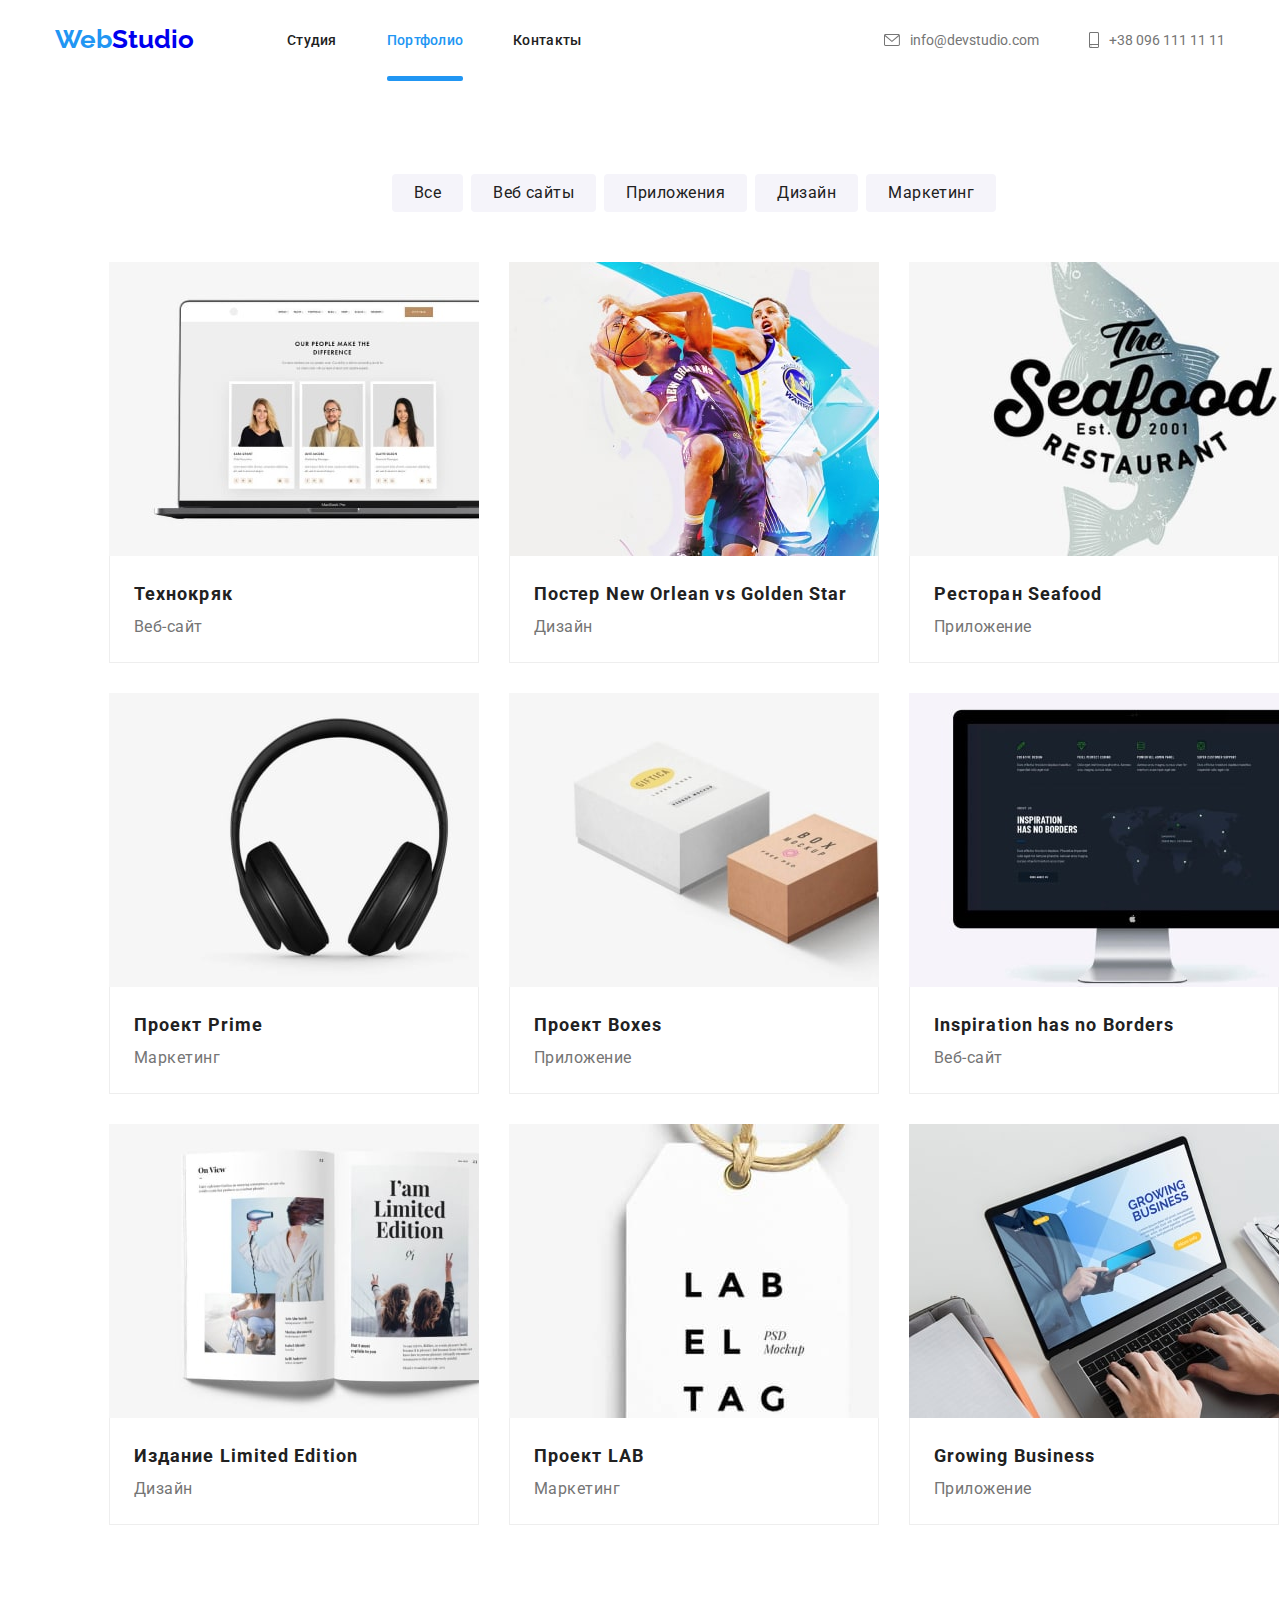
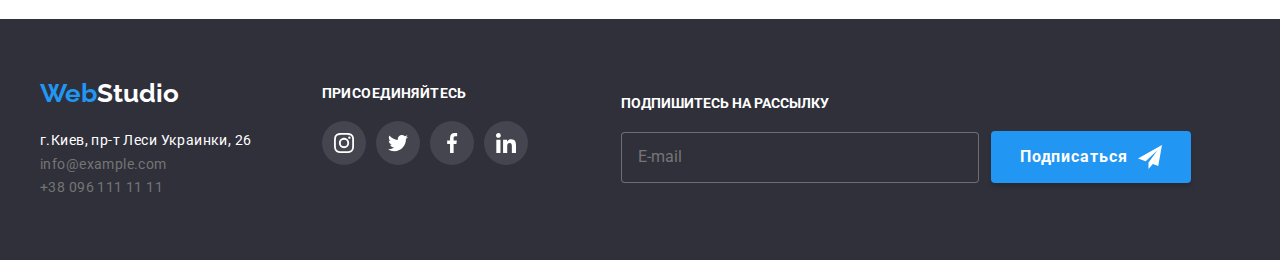
==== commit cd751b9e: "сброс всего на ДЗ 7" ====
--- a/portfolio.html
+++ b/portfolio.html
@@ -16,47 +16,39 @@
 
 <body>
     <!-- шапка сайта -->
-    <header class="header line">
+    <header class="header">
         <div class="container header__content--centered">
             <a href="#" class="logo"><span>Web</span>Studio</a>
-            <button type="button" class="button__mobile" data-menu-button aria-expanded="false"
-                aria-control="page-header__menu">
-                <svg width="40px" height="40px" aria-label="переключательмобильного меню">
-                    <use class="button__mobile-menu" xlink:href="./images/svg/symbol-defs-good.svg#icon-mobile-menu">
-                    </use>
-                    <use class="button__mobile-cross" xlink:href="./images/svg/symbol-defs-good.svg#icon-close"></use>
-                </svg>
-            </button>
-            <div class="header__menu" id="header__menu" data-menu>
-                <!-- навигация шапки -->
-                <nav class="nav-header">
-                    <ul class="nav-header__list">
-                        <li class="nav-header__item"><a href="./index.html" class="nav-header__link">Студия</a>
-                        </li>
-                        <li class="nav-header__item"><a href="./portfolio.html"
-                                class="nav-header__link current">Портфолио</a></li>
-                        <li class="nav-header__item"><a href="#" class="nav-header__link">Контакты</a></li>
-                    </ul>
-                </nav>
-
-                <!-- контакты шапки -->
-                <ul class="contacts-list">
-                    <li class="contacts-list__item">
-                        <a href=" mailto:info@devstudio.com" class="contact-list__link contact-list__link--centered">
-                            <svg class="svg-header" width="16" height="12">
-                                <use href="./images/svg/icon.svg#icon-envelope"></use>
-                            </svg>
-                            <span>info@devstudio.com</span></a>
-                    </li>
-                    <li class="contacts-list__item">
-                        <a href=" tel:+380961111111" class="contact-list__link contact-list__link--centered">
-                            <svg class="svg-header" width="10" height="16">
-                                <use href="./images/svg/icon.svg#icon-smartphone"></use>
-                            </svg>
-                            <span>+38 096 111 11 11</span></a>
-                    </li>
+            <!-- навигация шапки -->
+            <nav class="nav-header">
+                <ul class="nav-header__list">
+                    <li class="nav-header__item nav-header__item-active"><a href="./index.html"
+                            class="nav-header__link nav-header__link">Студия</a>
+                    </li>
+                    <li class="nav-header__item"><a href="./portfolio.html"
+                            class="nav-header__link current">Портфолио</a></li>
+                    <li class="nav-header__item"><a href="#" class="nav-header__link">Контакты</a></li>
                 </ul>
-            </div>
+            </nav>
+
+            <!-- контакты шапки -->
+            <ul class="contacts-list">
+                <li class="contacts-list__item">
+                    <a href=" mailto:info@devstudio.com" class="contact-list__link contact-list__link--centered">
+                        <svg class="svg-header" width="16" height="12">
+                            <use href="./images/svg/icon.svg#icon-envelope"></use>
+                        </svg>
+                        <span>info@devstudio.com</span></a>
+                </li>
+                <li class="contacts-list__item">
+                    <a href=" tel:+380961111111" class="contact-list__link contact-list__link--centered">
+                        <svg class="svg-header" width="10" height="16">
+                            <use href="./images/svg/icon.svg#icon-smartphone"></use>
+                        </svg>
+                        <span>+38 096 111 11 11</span></a>
+                </li>
+            </ul>
+        </div>
     </header>
 
     <!-- портфолио -->
--- a/css/main.min.css
+++ b/css/main.min.css
@@ -1 +1 @@
-/*! modern-normalize v0.6.0 | MIT License | https://github.com/sindresorhus/modern-normalize */*,*::before,*::after{-webkit-box-sizing:border-box;box-sizing:border-box}:root{-moz-tab-size:4;-o-tab-size:4;tab-size:4}html{line-height:1.15;-webkit-text-size-adjust:100%}body{margin:0}body{font-family:system-ui,-apple-system,"Segoe UI",Roboto,Helvetica,Arial,sans-serif,"Apple Color Emoji","Segoe UI Emoji"}hr{height:0}abbr[title]{-webkit-text-decoration:underline dotted;text-decoration:underline dotted}b,strong{font-weight:bolder}code,kbd,samp,pre{font-family:SFMono-Regular,Consolas,"Liberation Mono",Menlo,monospace;font-size:1em}small{font-size:80%}sub,sup{font-size:75%;line-height:0;position:relative;vertical-align:baseline}sub{bottom:-0.25em}sup{top:-0.5em}button,input,optgroup,select,textarea{font-family:inherit;font-size:100%;line-height:1.15;margin:0}button,select{text-transform:none}button,[type=button],[type=reset],[type=submit]{-webkit-appearance:button}button::-moz-focus-inner,[type=button]::-moz-focus-inner,[type=reset]::-moz-focus-inner,[type=submit]::-moz-focus-inner{border-style:none;padding:0}button:-moz-focusring,[type=button]:-moz-focusring,[type=reset]:-moz-focusring,[type=submit]:-moz-focusring{outline:1px dotted ButtonText}fieldset{padding:.35em .75em .625em}legend{padding:0}progress{vertical-align:baseline}[type=number]::-webkit-inner-spin-button,[type=number]::-webkit-outer-spin-button{height:auto}[type=search]{-webkit-appearance:textfield;outline-offset:-2px}[type=search]::-webkit-search-decoration{-webkit-appearance:none}::-webkit-file-upload-button{-webkit-appearance:button;font:inherit}summary{display:list-item}body{font-family:"Roboto",Arial,sans-serif;font-size:14px}address{font-style:normal;margin-top:20px}a{text-decoration:none}h1,h2,h3,p,ul{list-style:none;margin:0px;padding:0px}img{min-width:100%;height:auto;display:block}@media(min-width: 1200px){.flex-between{display:-webkit-box;display:-ms-flexbox;display:flex;-webkit-box-pack:justify;-ms-flex-pack:justify;justify-content:space-between}}.container{padding:0 15px;margin:0 auto}@media(min-width: 480px){.container{width:480px}}@media(min-width: 768px){.container{width:768px}}@media(min-width: 1200px){.container{width:1200px}}.button__mobile{display:none}@media(max-width: 767px){.button__mobile{display:-webkit-inline-box;display:-ms-inline-flexbox;display:inline-flex;padding:0;margin:22px 0;border:none;background-color:#fff;z-index:10}}.button__mobile .button__mobile-menu{display:block}.button__mobile.is-open .button__mobile-menu{display:none}.button__mobile .button__mobile-cross{display:none}.button__mobile.is-open .button__mobile-cross{display:block}.logo{font-family:Raleway;font-size:26px;font-weight:700}.logo span{color:#2196f3}.nav-header__list{display:-webkit-box;display:-ms-flexbox;display:flex}.nav-header__link::after{content:"";position:absolute;left:0;bottom:-1px;display:none;width:100%;height:5px;border-radius:2px;background-color:#2196f3}.nav-header__link{position:relative;display:block;padding:32px 0;color:#212121;font-weight:500;font-size:14px;line-height:16px;letter-spacing:.02em;-webkit-transition:color 250ms cubic-bezier(0.4, 0, 0.2, 1),background-color 250ms cubic-bezier(0.4, 0, 0.2, 1);transition:color 250ms cubic-bezier(0.4, 0, 0.2, 1),background-color 250ms cubic-bezier(0.4, 0, 0.2, 1)}.nav-header__link.current::after{display:block}.nav-header__link:hover,.current{color:#2196f3}.contacts-list{display:-webkit-box;display:-ms-flexbox;display:flex;margin-left:auto}.contacts-list__item+.contacts-list__item{margin-left:50px}.contact-list__link{color:#757575;-webkit-transition:color 250ms cubic-bezier(0.4, 0, 0.2, 1);transition:color 250ms cubic-bezier(0.4, 0, 0.2, 1)}.contact-list__link:hover{color:#2196f3}.contact-list__link:hover .svg-header{fill:#2196f3}.svg-header{margin-right:10px;fill:#757575;-webkit-transition:color 250ms cubic-bezier(0.4, 0, 0.2, 1);transition:color 250ms cubic-bezier(0.4, 0, 0.2, 1)}.header__content--centered,.contact-list__link--centered{-webkit-box-align:center;-ms-flex-align:center;align-items:center}.main__button{padding:10px 32px;margin-top:30px;display:inline-block;border-radius:4px;border:none;background-color:#2196f3;color:#fff;cursor:pointer;font-size:16px;line-height:30px;letter-spacing:.06em;-webkit-transition:color 250ms cubic-bezier(0.4, 0, 0.2, 1),background-color 250ms cubic-bezier(0.4, 0, 0.2, 1);transition:color 250ms cubic-bezier(0.4, 0, 0.2, 1),background-color 250ms cubic-bezier(0.4, 0, 0.2, 1)}.main__button:focus,.main__button:hover{color:#2196f3;background-color:#fff}.title{margin-bottom:50px;text-align:center;font-weight:700;font-size:36px;line-height:42px;letter-spacing:.03em}.main__section{padding:200px 0;text-align:center;min-height:400px;background-color:#2f303a;background-image:-webkit-gradient(linear, left top, right top, from(rgba(47, 48, 58, 0.4)), to(rgba(47, 48, 58, 0.4))),url(../images/main/main480-min.jpg);background-image:linear-gradient(to right, rgba(47, 48, 58, 0.4), rgba(47, 48, 58, 0.4)),url(../images/main/main480-min.jpg);background-repeat:no-repeat;background-size:cover;background-position:center}@media(min-width: 480px){.main__section{background-image:-webkit-gradient(linear, left top, right top, from(rgba(47, 48, 58, 0.4)), to(rgba(47, 48, 58, 0.4))),url(../images/main/main768-min.jpg);background-image:linear-gradient(to right, rgba(47, 48, 58, 0.4), rgba(47, 48, 58, 0.4)),url(../images/main/main768-min.jpg)}}@media(min-width: 769px){.main__section{background-image:-webkit-gradient(linear, left top, right top, from(rgba(47, 48, 58, 0.4)), to(rgba(47, 48, 58, 0.4))),url(../images/main/main1200-min.jpg);background-image:linear-gradient(to right, rgba(47, 48, 58, 0.4), rgba(47, 48, 58, 0.4)),url(../images/main/main1200-min.jpg);padding:200px 0;min-height:600px}}.main__title{color:#fff;font-size:44px;line-height:60px;letter-spacing:.06em;text-transform:uppercase;margin-bottom:30px}@media(min-device-pixel-ratio: 2)and (max-width: 480px),(-webkit-min-device-pixel-ratio: 2)and (max-width: 480px),(min-resolution: 192dpi)and (max-width: 480px),(min-resolution: 2dppx)and (max-width: 480px){.hero{background-image:-webkit-gradient(linear, left top, right top, from(rgba(47, 48, 58, 0.4)), to(rgba(47, 48, 58, 0.4))),url(../images/main/main480@2x-min.jpg);background-image:linear-gradient(to right, rgba(47, 48, 58, 0.4), rgba(47, 48, 58, 0.4)),url(../images/main/main480@2x-min.jpg)}}@media(min-device-pixel-ratio: 3)and (max-width: 480px),(-webkit-min-device-pixel-ratio: 3)and (max-width: 480px),(min-resolution: 288dpi)and (max-width: 480px),(min-resolution: 3dppx)and (max-width: 480px){.hero{background-image:-webkit-gradient(linear, left top, right top, from(rgba(47, 48, 58, 0.4)), to(rgba(47, 48, 58, 0.4))),url(../images/main/main480@3x-min.jpg);background-image:linear-gradient(to right, rgba(47, 48, 58, 0.4), rgba(47, 48, 58, 0.4)),url(../images/main/main480@3x-min.jpg)}}@media(min-device-pixel-ratio: 2)and (min-width: 481px),(-webkit-min-device-pixel-ratio: 2)and (min-width: 481px),(min-resolution: 192dpi)and (min-width: 481px),(min-resolution: 2dppx)and (min-width: 481px){.hero{background-image:-webkit-gradient(linear, left top, right top, from(rgba(47, 48, 58, 0.4)), to(rgba(47, 48, 58, 0.4))),url(../images/main/main768@2x-min.jpg);background-image:linear-gradient(to right, rgba(47, 48, 58, 0.4), rgba(47, 48, 58, 0.4)),url(../images/main/main768@2x-min.jpg)}}@media(min-device-pixel-ratio: 3)and (min-width: 481px),(-webkit-min-device-pixel-ratio: 3)and (min-width: 481px),(min-resolution: 288dpi)and (min-width: 481px),(min-resolution: 3dppx)and (min-width: 481px){.hero{background-image:-webkit-gradient(linear, left top, right top, from(rgba(47, 48, 58, 0.4)), to(rgba(47, 48, 58, 0.4))),url(../images/main/main768@3x-min.jpg);background-image:linear-gradient(to right, rgba(47, 48, 58, 0.4), rgba(47, 48, 58, 0.4)),url(../images/main/main768@3x-min.jpg)}}@media(min-device-pixel-ratio: 2)and (min-width: 481px),(-webkit-min-device-pixel-ratio: 2)and (min-width: 481px),(min-resolution: 192dpi)and (min-width: 481px),(min-resolution: 2dppx)and (min-width: 481px){.hero{background-image:-webkit-gradient(linear, left top, right top, from(rgba(47, 48, 58, 0.4)), to(rgba(47, 48, 58, 0.4))),url(../images/main/main1200@2x-min.jpg);background-image:linear-gradient(to right, rgba(47, 48, 58, 0.4), rgba(47, 48, 58, 0.4)),url(../images/main/main1200@2x-min.jpg)}}@media(min-device-pixel-ratio: 3)and (min-width: 481px),(-webkit-min-device-pixel-ratio: 3)and (min-width: 481px),(min-resolution: 288dpi)and (min-width: 481px),(min-resolution: 3dppx)and (min-width: 481px){.hero{background-image:-webkit-gradient(linear, left top, right top, from(rgba(47, 48, 58, 0.4)), to(rgba(47, 48, 58, 0.4))),url(../images/main/main1200@3x-min.jpg);background-image:linear-gradient(to right, rgba(47, 48, 58, 0.4), rgba(47, 48, 58, 0.4)),url(../images/main/main1200@3x-min.jpg)}}.info-item{color:#757575;font-size:14px;line-height:24px;letter-spacing:.03em}.info{padding:60px 0px}@media(min-width: 768px)and (max-width: 1199px){.info__list{-ms-flex-wrap:wrap;flex-wrap:wrap;display:-webkit-box;display:-ms-flexbox;display:flex;margin:-15px}}.svg{background-color:#f5f4fa;padding:25px 0px;border-radius:4px;display:-webkit-box;display:-ms-flexbox;display:flex;-webkit-box-align:center;-ms-flex-align:center;align-items:center;-webkit-box-pack:center;-ms-flex-pack:center;justify-content:center}.info__label{padding-top:30px;padding-bottom:10px;font-size:14px;line-height:16px;letter-spacing:.03em;text-transform:uppercase}@media(min-width: 768px){.info__item{width:calc((100% - 30px * 2) / 2);margin:15px}}@media(max-width: 767px){.info__item:not(:last-child){margin-bottom:30px}}.about-us{padding:47px 0 94px}@media screen and (max-width: 1199px){.about-us{display:none}}.preview__item{position:relative}.preview__img{display:block;width:100%;height:auto}.preview__text{position:absolute;padding:27px 0;left:0;bottom:0;width:100%;color:#fff;font-weight:700;font-size:14px;line-height:1.17;text-transform:uppercase;text-align:center;background-color:rgba(47,48,58,.8)}.team{background-color:#f5f4fa;padding:94px 0px}.team__card{background-color:#fff;border-radius:0px 0px 4px 4px}.team-list .team__card{-webkit-box-shadow:0px 1px 3px rgba(0,0,0,.12),0px 1px 1px rgba(0,0,0,.14),0px 2px 1px rgba(0,0,0,.2);box-shadow:0px 1px 3px rgba(0,0,0,.12),0px 1px 1px rgba(0,0,0,.14),0px 2px 1px rgba(0,0,0,.2);border-radius:0 0 4px 4px}.team__discription{padding:20px 24px}.team__name{margin-bottom:10px;font-size:16px;font-weight:500;color:#212121;line-height:19px;text-align:center;letter-spacing:.03em}.team__position{color:#757575;font-size:16px;font-weight:400;line-height:19px;text-align:center;letter-spacing:.03em}.soc-wrap{display:-webkit-box;display:-ms-flexbox;display:flex;margin:0 auto;padding-bottom:30px}.soc-wrap__item:not(:last-child){margin-right:10px}.soc-wrap__link{display:-webkit-box;display:-ms-flexbox;display:flex;height:44px;width:44px;border-radius:50%;-webkit-box-align:center;-ms-flex-align:center;align-items:center;-webkit-box-pack:center;-ms-flex-pack:center;justify-content:center;fill:#afb1b8;-webkit-transition:fill 250ms cubic-bezier(0.4, 0, 0.2, 1);transition:fill 250ms cubic-bezier(0.4, 0, 0.2, 1);-webkit-transition:background-color 250ms cubic-bezier(0.4, 0, 0.2, 1);transition:background-color 250ms cubic-bezier(0.4, 0, 0.2, 1)}.soc-wrap__link:hover,.soc-wrap__link:focus{background-color:#2196f3;fill:#fff}.client{padding:94px 0}.client__item{display:-webkit-box;display:-ms-flexbox;display:flex}.client__link{display:-webkit-box;display:-ms-flexbox;display:flex;-webkit-box-pack:center;-ms-flex-pack:center;justify-content:center;-webkit-box-align:center;-ms-flex-align:center;align-items:center;padding:16px 32px;border-radius:4px;border:1px solid #eee;-webkit-transition:color 250ms cubic-bezier(0.4, 0, 0.2, 1),border 250ms cubic-bezier(0.4, 0, 0.2, 1);transition:color 250ms cubic-bezier(0.4, 0, 0.2, 1),border 250ms cubic-bezier(0.4, 0, 0.2, 1)}.client__icon{fill:#afb1b8}.client__link:hover,.client__link:focus{border-color:#2196f3}.client__link:hover .client__icon{fill:#2196f3}.footer{background-color:#2f303a;padding:60px 0}.footer__content{padding:0px}.footer__content--centered{display:-webkit-box;display:-ms-flexbox;display:flex;-webkit-box-align:center;-ms-flex-align:center;align-items:center}.footer__logo,.address__map{color:#fff;-webkit-transition:color 250ms cubic-bezier(0.4, 0, 0.2, 1);transition:color 250ms cubic-bezier(0.4, 0, 0.2, 1)}.address{margin-top:20px}.address__map{color:#fff;font-size:14px;line-height:1.7;letter-spacing:.03em;text-decoration:none;font-style:normal;-webkit-transition:color 250ms cubic-bezier(0.4, 0, 0.2, 1);transition:color 250ms cubic-bezier(0.4, 0, 0.2, 1)}.address__map:hover,.address__map:focus{color:#2196f3}.address__link{color:#fff;font-size:14px;line-height:1.7;letter-spacing:.03em;text-decoration:none;font-style:normal;-webkit-transition:color 250ms cubic-bezier(0.4, 0, 0.2, 1);transition:color 250ms cubic-bezier(0.4, 0, 0.2, 1)}.info-title-footer{padding-bottom:20px;color:#fff;font-size:14px;line-height:16px;letter-spacing:.03em;text-transform:uppercase}.soc-wrap__icon{-webkit-transition:fill 250ms cubic-bezier(0.4, 0, 0.2, 1);transition:fill 250ms cubic-bezier(0.4, 0, 0.2, 1)}.soc-wrap__link--color{fill:#fff;background-color:rgba(255,255,255,.1);-webkit-transition:background-color 250ms cubic-bezier(0.4, 0, 0.2, 1);transition:background-color 250ms cubic-bezier(0.4, 0, 0.2, 1)}.sub-form__content{margin-left:auto}.sub-form__content:last-child{-webkit-box-align:end;-ms-flex-align:end;align-items:flex-end}.sub-form__input{-webkit-box-orient:vertical;-webkit-box-direction:normal;-ms-flex-direction:column;flex-direction:column}.sub-form__caption{color:#fff;font-weight:700;font-size:14px;line-height:1.14;text-transform:uppercase}.sub-form__email{background-color:#2f303a;font-size:16px;line-height:1.25;border:1px solid rgba(255,255,255,.3);border-radius:4px;margin-top:20px;padding:14.5px 0 15px 16px;width:358px;color:#fff}.sub-button__label{color:#fff;background-color:#2196f3;font-weight:700;font-size:16px;line-height:1.87;cursor:pointer;letter-spacing:.06em;display:-webkit-box;display:-ms-flexbox;display:flex;-webkit-box-align:center;-ms-flex-align:center;align-items:center;-webkit-box-pack:center;-ms-flex-pack:center;justify-content:center;margin-left:12px;padding:11px 29px;border-radius:4px;border:0px solid transparent;-webkit-box-shadow:0px 4px 4px rgba(0,0,0,.15);box-shadow:0px 4px 4px rgba(0,0,0,.15);-webkit-transition:background-color 250ms cubic-bezier(0.4, 0, 0.2, 1),color 250ms cubic-bezier(0.4, 0, 0.2, 1);transition:background-color 250ms cubic-bezier(0.4, 0, 0.2, 1),color 250ms cubic-bezier(0.4, 0, 0.2, 1)}.sub-button__label:hover,.sub-button__label:focus,.sub-button__label:hover .sub-button__icon{color:#2196f3;background-color:#fff;fill:#2196f3}.sub-button__icon{margin-left:10px;fill:#fff;-webkit-transition:fill 250ms cubic-bezier(0.4, 0, 0.2, 1);transition:fill 250ms cubic-bezier(0.4, 0, 0.2, 1)}.backdrop.is-hidden{opacity:0;pointer-events:none}.backdrop{position:fixed;left:0;top:0;width:100%;height:100%;background-color:rgba(0,0,0,.2);opacity:1;-webkit-transition:opacity 250ms cubic-bezier(0.4, 0, 0.2, 1);transition:opacity 250ms cubic-bezier(0.4, 0, 0.2, 1)}.backdrop.is-hidden .modal{-webkit-transform:translate(-50%, -50%) scale(0.1);transform:translate(-50%, -50%) scale(0.1)}.modal{position:absolute;left:50%;top:50%;padding:40px;min-width:528px;min-height:581px;border-radius:4px;background-color:#fff;-webkit-transform:translate(-50%, -50%) scale(0.9);transform:translate(-50%, -50%) scale(0.9);-webkit-transition:-webkit-transform 250ms cubic-bezier(0.4, 0, 0.2, 1);transition:-webkit-transform 250ms cubic-bezier(0.4, 0, 0.2, 1);transition:transform 250ms cubic-bezier(0.4, 0, 0.2, 1);transition:transform 250ms cubic-bezier(0.4, 0, 0.2, 1), -webkit-transform 250ms cubic-bezier(0.4, 0, 0.2, 1)}.close{display:-webkit-box;display:-ms-flexbox;display:flex;color:#212121;position:absolute;-webkit-box-align:center;-ms-flex-align:center;align-items:center;right:8px;top:8px;width:30px;height:30px;cursor:pointer;background-color:#fff;border:1px solid rgba(0,0,0,.1);border-radius:50%;-webkit-transition:color 250ms cubic-bezier(0.4, 0, 0.2, 1);transition:color 250ms cubic-bezier(0.4, 0, 0.2, 1)}.close:hover,.close:focus{color:#2196f3}.form-header{display:inline-block;font-weight:700;font-size:20px;line-height:1.17;color:#212121;text-align:center;margin-bottom:12px}.form-input:focus+.form-icon{fill:#2196f3}.form-input:focus,.form-text:focus,.form-input:hover,.form-text:hover{border-color:#2196f3;outline:none}.form-field-position{position:relative}.position-field{margin-bottom:10px}.form-field{display:-webkit-box;display:-ms-flexbox;display:flex;-webkit-box-orient:vertical;-webkit-box-direction:normal;-ms-flex-direction:column;flex-direction:column}.check_box_form{margin:30px 0 20px 0}.form-field-text{font-size:12px;line-height:1.16;letter-spacing:.01em;margin-bottom:4px}.form-text{resize:none;border:1px solid rgba(33,33,33,.2);padding:12px 16px;-webkit-transition:border 250ms cubic-bezier(0.4, 0, 0.2, 1);transition:border 250ms cubic-bezier(0.4, 0, 0.2, 1)}.form-icon{fill:#212121;position:absolute;top:50%;left:15px;-webkit-transform:translateY(-50%);transform:translateY(-50%);-webkit-transition:fill 250ms cubic-bezier(0.4, 0, 0.2, 1);transition:fill 250ms cubic-bezier(0.4, 0, 0.2, 1)}.form-input{padding:11px 0 11px 42px;border:1px solid rgba(33,33,33,.2);border-radius:4px;width:100%;-webkit-transition:border 250ms cubic-bezier(0.4, 0, 0.2, 1);transition:border 250ms cubic-bezier(0.4, 0, 0.2, 1)}.input-field{margin-bottom:20px}.check_box_label{display:-webkit-box;display:-ms-flexbox;display:flex;-webkit-box-pack:center;-ms-flex-pack:center;justify-content:center;-webkit-box-align:center;-ms-flex-align:center;align-items:center;font-size:14px;line-height:1.71;cursor:pointer}.check_input{position:absolute;-webkit-appearance:none;-moz-appearance:none;appearance:none}.check_box{display:inline-block;width:16px;height:15px;background-color:#fff;border:2px solid #212121;margin-right:7px;border-radius:4px;-webkit-transition:background-color 250ms cubic-bezier(0.4, 0, 0.2, 1),background-image 250ms cubic-bezier(0.4, 0, 0.2, 1);transition:background-color 250ms cubic-bezier(0.4, 0, 0.2, 1),background-image 250ms cubic-bezier(0.4, 0, 0.2, 1)}.check_input:checked+.check_box{background-size:contain;background-origin:border-box;background-color:#2196f3;border:1px solid #2196f3;background-image:url(./images/icon\check.svg);-webkit-transition:background-image 250ms cubic-bezier(0.4, 0, 0.2, 1);transition:background-image 250ms cubic-bezier(0.4, 0, 0.2, 1)}.button-form{background-color:#2196f3;color:#fff;font-weight:700;font-size:16px;line-height:1.87;letter-spacing:.06em;min-width:200px;padding:10px 55px;display:-webkit-box;display:-ms-flexbox;display:flex;margin-left:auto;margin-right:auto;margin-top:30px;cursor:pointer;border-radius:4px;border:1px solid transparent;-webkit-box-shadow:0px 4px 4px rgba(0,0,0,.15);box-shadow:0px 4px 4px rgba(0,0,0,.15);-webkit-transition:background-color 250ms cubic-bezier(0.4, 0, 0.2, 1),color 250ms cubic-bezier(0.4, 0, 0.2, 1),border 250ms cubic-bezier(0.4, 0, 0.2, 1);transition:background-color 250ms cubic-bezier(0.4, 0, 0.2, 1),color 250ms cubic-bezier(0.4, 0, 0.2, 1),border 250ms cubic-bezier(0.4, 0, 0.2, 1)}.button-form:focus,.button-form:hover{background-color:#fff;color:#2196f3;border:1px solid #2196f3}.secondary__button{padding:6px 22px;list-style:none;color:#212121;background-color:#f5f4fa;border-radius:4px;border:none;cursor:pointer;font-size:16px;line-height:26px;text-align:center;letter-spacing:.03em;-webkit-transition:color 250ms cubic-bezier(0.4, 0, 0.2, 1),background-color 250ms cubic-bezier(0.4, 0, 0.2, 1);transition:color 250ms cubic-bezier(0.4, 0, 0.2, 1),background-color 250ms cubic-bezier(0.4, 0, 0.2, 1)}.secondary__button:hover,.secondary__button:focus{-webkit-box-shadow:0px 3px 1px rgba(0,0,0,.1),0px 1px 2px rgba(0,0,0,.08),0px 2px 2px rgba(0,0,0,.12);box-shadow:0px 3px 1px rgba(0,0,0,.1),0px 1px 2px rgba(0,0,0,.08),0px 2px 2px rgba(0,0,0,.12);color:#fff;background-color:#2196f3}.filter__item:not(:last-child){display:-webkit-box;display:-ms-flexbox;display:flex;text-align:center;margin-right:8px}.filter__list{display:-webkit-box;display:-ms-flexbox;display:flex;-webkit-box-pack:center;-ms-flex-pack:center;justify-content:center;margin-bottom:50px}.line{border-bottom:1px solid #ececec}.portfolio-section{padding:94px}.product__text{color:#757575;font-weight:400;font-size:16px;line-height:30px;letter-spacing:.03em}.product__meta{padding:20px 24px;border:1px solid #eee;border-top:none;background-color:#fff}.product__title{color:#212121;font-size:18px;line-height:36px;letter-spacing:.06em}.portfolio__item{width:370px}.product__thumb{position:relative;overflow:hidden}.overlay{content:"";position:absolute;top:0;left:0;width:100%;height:100%;background-color:rgba(33,150,243,.9);-webkit-transform:translateY(100%);transform:translateY(100%);-webkit-transition:-webkit-transform 250ms cubic-bezier(0.4, 0, 0.2, 1);transition:-webkit-transform 250ms cubic-bezier(0.4, 0, 0.2, 1);transition:transform 250ms cubic-bezier(0.4, 0, 0.2, 1);transition:transform 250ms cubic-bezier(0.4, 0, 0.2, 1), -webkit-transform 250ms cubic-bezier(0.4, 0, 0.2, 1)}.product:hover .overlay,.product:hover .overlay__text{-webkit-transform:translateY(0);transform:translateY(0)}.overlay__text{font-size:18px;line-height:1.56;color:#fff;padding:63px 24px}.portfolio__item:not(:nth-child(3n)){margin-right:30px}.portfolio__item:not(:nth-child(-n+3)){margin-top:30px}.portfolio{display:-webkit-box;display:-ms-flexbox;display:flex;-ms-flex-wrap:wrap;flex-wrap:wrap}.product__link{display:block;-webkit-transition:-webkit-transform 250ms cubic-bezier(0.4, 0, 0.2, 1);transition:-webkit-transform 250ms cubic-bezier(0.4, 0, 0.2, 1);transition:transform 250ms cubic-bezier(0.4, 0, 0.2, 1);transition:transform 250ms cubic-bezier(0.4, 0, 0.2, 1), -webkit-transform 250ms cubic-bezier(0.4, 0, 0.2, 1)}.product__link:hover,.product__link:focus{-webkit-box-shadow:0px 1px 1px rgba(0,0,0,.16),1px 4px 6px rgba(0,0,0,.16);box-shadow:0px 1px 1px rgba(0,0,0,.16),1px 4px 6px rgba(0,0,0,.16)}/*# sourceMappingURL=main.min.css.map */+/*! modern-normalize v0.6.0 | MIT License | https://github.com/sindresorhus/modern-normalize */*,*::before,*::after{-webkit-box-sizing:border-box;box-sizing:border-box}:root{-moz-tab-size:4;-o-tab-size:4;tab-size:4}html{line-height:1.15;-webkit-text-size-adjust:100%}body{margin:0}body{font-family:system-ui,-apple-system,"Segoe UI",Roboto,Helvetica,Arial,sans-serif,"Apple Color Emoji","Segoe UI Emoji"}hr{height:0}abbr[title]{-webkit-text-decoration:underline dotted;text-decoration:underline dotted}b,strong{font-weight:bolder}code,kbd,samp,pre{font-family:SFMono-Regular,Consolas,"Liberation Mono",Menlo,monospace;font-size:1em}small{font-size:80%}sub,sup{font-size:75%;line-height:0;position:relative;vertical-align:baseline}sub{bottom:-0.25em}sup{top:-0.5em}button,input,optgroup,select,textarea{font-family:inherit;font-size:100%;line-height:1.15;margin:0}button,select{text-transform:none}button,[type=button],[type=reset],[type=submit]{-webkit-appearance:button}button::-moz-focus-inner,[type=button]::-moz-focus-inner,[type=reset]::-moz-focus-inner,[type=submit]::-moz-focus-inner{border-style:none;padding:0}button:-moz-focusring,[type=button]:-moz-focusring,[type=reset]:-moz-focusring,[type=submit]:-moz-focusring{outline:1px dotted ButtonText}fieldset{padding:.35em .75em .625em}legend{padding:0}progress{vertical-align:baseline}[type=number]::-webkit-inner-spin-button,[type=number]::-webkit-outer-spin-button{height:auto}[type=search]{-webkit-appearance:textfield;outline-offset:-2px}[type=search]::-webkit-search-decoration{-webkit-appearance:none}::-webkit-file-upload-button{-webkit-appearance:button;font:inherit}summary{display:list-item}body{font-family:"Roboto",Arial,sans-serif;font-size:14px}address{font-style:normal;margin-top:20px}a{text-decoration:none}h1,h2,h3,p,ul{list-style:none;margin:0px;padding:0px}img{min-width:100%;height:auto;display:block}.centered{display:-webkit-box;display:-ms-flexbox;display:flex;-webkit-box-align:center;-ms-flex-align:center;align-items:center}@media(min-width: 1200px){.flex-between{display:-webkit-box;display:-ms-flexbox;display:flex;-webkit-box-pack:justify;-ms-flex-pack:justify;justify-content:space-between}}.container{padding:0 15px;margin:0 auto}@media(min-width: 480px){.container{width:480px}}@media(min-width: 768px){.container{width:768px}}@media(min-width: 1200px){.container{width:1200px}}.button__mobile{display:none}@media(max-width: 767px){.button__mobile{display:-webkit-inline-box;display:-ms-inline-flexbox;display:inline-flex;padding:0;margin:22px 0;border:none;background-color:#fff;z-index:10}}.button__mobile .button__mobile-menu{display:block}.button__mobile.is-open .button__mobile-menu{display:none}.button__mobile .button__mobile-cross{display:none}.button__mobile.is-open .button__mobile-cross{display:block}.logo{font-family:Raleway;font-size:26px;font-weight:700}.logo span{color:#2196f3}.nav-header{margin-left:93px}.nav-header__list{display:-webkit-box;display:-ms-flexbox;display:flex}.nav-header__item:not(:first-child){margin-left:50px}.nav-header__link::after{content:"";position:absolute;left:0;bottom:-1px;display:none;width:100%;height:5px;border-radius:2px;background-color:#2196f3}.nav-header__link{position:relative;display:block;padding:32px 0;color:#212121;font-weight:500;font-size:14px;line-height:16px;letter-spacing:.02em;-webkit-transition:color 250ms cubic-bezier(0.4, 0, 0.2, 1),background-color 250ms cubic-bezier(0.4, 0, 0.2, 1);transition:color 250ms cubic-bezier(0.4, 0, 0.2, 1),background-color 250ms cubic-bezier(0.4, 0, 0.2, 1)}.nav-header__link.current::after{display:block}.nav-header__link:hover,.current{color:#2196f3}.contacts-list{display:-webkit-box;display:-ms-flexbox;display:flex;margin-left:auto}.contacts-list__item+.contacts-list__item{margin-left:50px}.contact-list__link{color:#757575;-webkit-transition:color 250ms cubic-bezier(0.4, 0, 0.2, 1);transition:color 250ms cubic-bezier(0.4, 0, 0.2, 1)}.contact-list__link:hover{color:#2196f3}.contact-list__link:hover .svg-header{fill:#2196f3}.svg-header{margin-right:10px;fill:#757575;-webkit-transition:color 250ms cubic-bezier(0.4, 0, 0.2, 1);transition:color 250ms cubic-bezier(0.4, 0, 0.2, 1)}.header{position:relative}.header__content--centered,.contact-list__link--centered{display:-webkit-box;display:-ms-flexbox;display:flex;-webkit-box-align:center;-ms-flex-align:center;align-items:center}.main__button{padding:10px 32px;margin-top:30px;display:inline-block;border-radius:4px;border:none;background-color:#2196f3;color:#fff;cursor:pointer;font-size:16px;line-height:30px;letter-spacing:.06em;-webkit-transition:color 250ms cubic-bezier(0.4, 0, 0.2, 1),background-color 250ms cubic-bezier(0.4, 0, 0.2, 1);transition:color 250ms cubic-bezier(0.4, 0, 0.2, 1),background-color 250ms cubic-bezier(0.4, 0, 0.2, 1)}.main__button:focus,.main__button:hover{color:#2196f3;background-color:#fff}.title{margin-bottom:50px;text-align:center;font-weight:700;font-size:36px;line-height:42px;letter-spacing:.03em}.main__section{padding:200px 0;text-align:center;max-width:1600px;min-height:400px;background-color:#2f303a;background-image:-webkit-gradient(linear, left top, right top, from(rgba(47, 48, 58, 0.4)), to(rgba(47, 48, 58, 0.4))),url(../images/main/main480-min.jpg);background-image:linear-gradient(to right, rgba(47, 48, 58, 0.4), rgba(47, 48, 58, 0.4)),url(../images/main/main480-min.jpg);background-repeat:no-repeat;background-size:cover;background-position:center}@media(min-width: 480px){.main__section{background-image:-webkit-gradient(linear, left top, right top, from(rgba(47, 48, 58, 0.4)), to(rgba(47, 48, 58, 0.4))),url(../images/main/main768-min.jpg);background-image:linear-gradient(to right, rgba(47, 48, 58, 0.4), rgba(47, 48, 58, 0.4)),url(../images/main/main768-min.jpg)}}@media(min-width: 769px){.main__section{background-image:-webkit-gradient(linear, left top, right top, from(rgba(47, 48, 58, 0.4)), to(rgba(47, 48, 58, 0.4))),url(../images/main/main1200-min.jpg);background-image:linear-gradient(to right, rgba(47, 48, 58, 0.4), rgba(47, 48, 58, 0.4)),url(../images/main/main1200-min.jpg);padding:200px 0;min-height:600px}}.main__title{color:#fff;font-size:44px;line-height:60px;letter-spacing:.06em;text-transform:uppercase;margin-bottom:30px}@media(min-device-pixel-ratio: 2)and (max-width: 480px),(-webkit-min-device-pixel-ratio: 2)and (max-width: 480px),(min-resolution: 192dpi)and (max-width: 480px),(min-resolution: 2dppx)and (max-width: 480px){.hero{background-image:-webkit-gradient(linear, left top, right top, from(rgba(47, 48, 58, 0.4)), to(rgba(47, 48, 58, 0.4))),url(../images/main/main480@2x-min.jpg);background-image:linear-gradient(to right, rgba(47, 48, 58, 0.4), rgba(47, 48, 58, 0.4)),url(../images/main/main480@2x-min.jpg)}}@media(min-device-pixel-ratio: 3)and (max-width: 480px),(-webkit-min-device-pixel-ratio: 3)and (max-width: 480px),(min-resolution: 288dpi)and (max-width: 480px),(min-resolution: 3dppx)and (max-width: 480px){.hero{background-image:-webkit-gradient(linear, left top, right top, from(rgba(47, 48, 58, 0.4)), to(rgba(47, 48, 58, 0.4))),url(../images/main/main480@3x-min.jpg);background-image:linear-gradient(to right, rgba(47, 48, 58, 0.4), rgba(47, 48, 58, 0.4)),url(../images/main/main480@3x-min.jpg)}}@media(min-device-pixel-ratio: 2)and (min-width: 481px),(-webkit-min-device-pixel-ratio: 2)and (min-width: 481px),(min-resolution: 192dpi)and (min-width: 481px),(min-resolution: 2dppx)and (min-width: 481px){.hero{background-image:-webkit-gradient(linear, left top, right top, from(rgba(47, 48, 58, 0.4)), to(rgba(47, 48, 58, 0.4))),url(../images/main/main768@2x-min.jpg);background-image:linear-gradient(to right, rgba(47, 48, 58, 0.4), rgba(47, 48, 58, 0.4)),url(../images/main/main768@2x-min.jpg)}}@media(min-device-pixel-ratio: 3)and (min-width: 481px),(-webkit-min-device-pixel-ratio: 3)and (min-width: 481px),(min-resolution: 288dpi)and (min-width: 481px),(min-resolution: 3dppx)and (min-width: 481px){.hero{background-image:-webkit-gradient(linear, left top, right top, from(rgba(47, 48, 58, 0.4)), to(rgba(47, 48, 58, 0.4))),url(../images/main/main768@3x-min.jpg);background-image:linear-gradient(to right, rgba(47, 48, 58, 0.4), rgba(47, 48, 58, 0.4)),url(../images/main/main768@3x-min.jpg)}}@media(min-device-pixel-ratio: 2)and (min-width: 481px),(-webkit-min-device-pixel-ratio: 2)and (min-width: 481px),(min-resolution: 192dpi)and (min-width: 481px),(min-resolution: 2dppx)and (min-width: 481px){.hero{background-image:-webkit-gradient(linear, left top, right top, from(rgba(47, 48, 58, 0.4)), to(rgba(47, 48, 58, 0.4))),url(../images/main/main1200@2x-min.jpg);background-image:linear-gradient(to right, rgba(47, 48, 58, 0.4), rgba(47, 48, 58, 0.4)),url(../images/main/main1200@2x-min.jpg)}}@media(min-device-pixel-ratio: 3)and (min-width: 481px),(-webkit-min-device-pixel-ratio: 3)and (min-width: 481px),(min-resolution: 288dpi)and (min-width: 481px),(min-resolution: 3dppx)and (min-width: 481px){.hero{background-image:-webkit-gradient(linear, left top, right top, from(rgba(47, 48, 58, 0.4)), to(rgba(47, 48, 58, 0.4))),url(../images/main/main1200@3x-min.jpg);background-image:linear-gradient(to right, rgba(47, 48, 58, 0.4), rgba(47, 48, 58, 0.4)),url(../images/main/main1200@3x-min.jpg)}}.info-item{color:#757575;font-size:14px;line-height:24px;letter-spacing:.03em}.info{padding:60px 0px}@media(min-width: 768px)and (max-width: 1199px){.info__list{-ms-flex-wrap:wrap;flex-wrap:wrap;display:-webkit-box;display:-ms-flexbox;display:flex;margin:-15px}}.svg{background-color:#f5f4fa;padding:25px 0px;border-radius:4px;display:-webkit-box;display:-ms-flexbox;display:flex;-webkit-box-align:center;-ms-flex-align:center;align-items:center;-webkit-box-pack:center;-ms-flex-pack:center;justify-content:center}.info__label{padding-top:30px;padding-bottom:10px;font-size:14px;line-height:16px;letter-spacing:.03em;text-transform:uppercase}@media(min-width: 768px){.info__item{width:calc((100% - 30px * 2) / 2);margin:15px}}@media(max-width: 767px){.info__item:not(:last-child){margin-bottom:30px}}.about-us{padding:47px 0 94px}@media screen and (max-width: 1199px){.about-us{display:none}}.preview__item{position:relative}.preview__img{display:block;width:100%;height:auto}.preview__text{position:absolute;padding:27px 0;left:0;bottom:0;width:100%;color:#fff;font-weight:700;font-size:14px;line-height:1.17;text-transform:uppercase;text-align:center;background-color:rgba(47,48,58,.8)}.team{background-color:#f5f4fa;padding:94px 0px}.team__card{background-color:#fff;border-radius:0px 0px 4px 4px}.team-list .team__card{-webkit-box-shadow:0px 1px 3px rgba(0,0,0,.12),0px 1px 1px rgba(0,0,0,.14),0px 2px 1px rgba(0,0,0,.2);box-shadow:0px 1px 3px rgba(0,0,0,.12),0px 1px 1px rgba(0,0,0,.14),0px 2px 1px rgba(0,0,0,.2);border-radius:0 0 4px 4px}.team__discription{padding:20px 24px}.team__name{margin-bottom:10px;font-size:16px;font-weight:500;color:#212121;line-height:19px;text-align:center;letter-spacing:.03em}.team__position{color:#757575;font-size:16px;font-weight:400;line-height:19px;text-align:center;letter-spacing:.03em}.soc-wrap{display:-webkit-box;display:-ms-flexbox;display:flex;margin:0 auto;padding-bottom:30px}.soc-wrap__item:not(:last-child){margin-right:10px}.soc-wrap__link{display:-webkit-box;display:-ms-flexbox;display:flex;height:44px;width:44px;border-radius:50%;-webkit-box-align:center;-ms-flex-align:center;align-items:center;-webkit-box-pack:center;-ms-flex-pack:center;justify-content:center;fill:#afb1b8;-webkit-transition:fill 250ms cubic-bezier(0.4, 0, 0.2, 1);transition:fill 250ms cubic-bezier(0.4, 0, 0.2, 1);-webkit-transition:background-color 250ms cubic-bezier(0.4, 0, 0.2, 1);transition:background-color 250ms cubic-bezier(0.4, 0, 0.2, 1)}.soc-wrap__link:hover,.soc-wrap__link:focus{background-color:#2196f3;fill:#fff}.client{padding:94px 0}.client__list{display:-webkit-box;display:-ms-flexbox;display:flex;-ms-flex-wrap:wrap;flex-wrap:wrap;margin-left:-30px;margin-top:-30px}.client__item{width:calc((100% - 30px * 2) / 2);margin-left:30px;margin-top:30px}@media(min-width: 768px){.client__item{width:calc((100% - 30px * 3) / 3)}}@media(min-width: 1200px){.client__item{width:calc((100% - 30px * 6) / 6)}}.client__link{color:#afb1b8;border-radius:4px;border:1px solid #afb1b8;text-decoration:none;padding:16px 32px;-webkit-transition:border-color 250ms cubic-bezier(0.4, 0, 0.2, 1),color 250ms cubic-bezier(0.4, 0, 0.2, 1);transition:border-color 250ms cubic-bezier(0.4, 0, 0.2, 1),color 250ms cubic-bezier(0.4, 0, 0.2, 1);display:-webkit-box;display:-ms-flexbox;display:flex;-webkit-box-align:center;-ms-flex-align:center;align-items:center;-webkit-box-pack:center;-ms-flex-pack:center;justify-content:center}.client__link:focus,.client__link:hover{color:#2196f3;border:1px solid #2196f3}.client__icon{fill:currentColor;-webkit-transition:fill 250ms cubic-bezier(0.4, 0, 0.2, 1);transition:fill 250ms cubic-bezier(0.4, 0, 0.2, 1)}.footer{background-color:#2f303a;padding:60px 0}.footer__content{padding:0px}.footer__content--centered{display:-webkit-box;display:-ms-flexbox;display:flex;-webkit-box-align:center;-ms-flex-align:center;align-items:center}.footer__logo,.address__map{color:#fff;-webkit-transition:color 250ms cubic-bezier(0.4, 0, 0.2, 1);transition:color 250ms cubic-bezier(0.4, 0, 0.2, 1)}.address{margin-top:20px}.address__map{color:#fff;font-size:14px;line-height:1.7;letter-spacing:.03em;text-decoration:none;font-style:normal;-webkit-transition:color 250ms cubic-bezier(0.4, 0, 0.2, 1);transition:color 250ms cubic-bezier(0.4, 0, 0.2, 1)}.address__map:hover,.address__map:focus{color:#2196f3}.address__link{color:#fff;font-size:14px;line-height:1.7;letter-spacing:.03em;text-decoration:none;font-style:normal;-webkit-transition:color 250ms cubic-bezier(0.4, 0, 0.2, 1);transition:color 250ms cubic-bezier(0.4, 0, 0.2, 1)}.info-title-footer{padding-bottom:20px;color:#fff;font-size:14px;line-height:16px;letter-spacing:.03em;text-transform:uppercase}.social-link-footer{margin-left:70px}@media(min-width: 480px){.soc-wrap{-webkit-box-pack:center;-ms-flex-pack:center;justify-content:center}}.soc-wrap__icon{-webkit-transition:fill 250ms cubic-bezier(0.4, 0, 0.2, 1);transition:fill 250ms cubic-bezier(0.4, 0, 0.2, 1)}.soc-wrap__link--color{fill:#fff;background-color:rgba(255,255,255,.1);-webkit-transition:background-color 250ms cubic-bezier(0.4, 0, 0.2, 1);transition:background-color 250ms cubic-bezier(0.4, 0, 0.2, 1)}.sub-form{margin-left:93px}.sub-form__content{display:-webkit-box;display:-ms-flexbox;display:flex;margin-left:auto}.sub-form__content:last-child{-webkit-box-align:end;-ms-flex-align:end;align-items:flex-end}.sub-form__input{display:-webkit-box;display:-ms-flexbox;display:flex;max-width:358px;-webkit-box-orient:vertical;-webkit-box-direction:normal;-ms-flex-direction:column;flex-direction:column}.sub-form__caption{color:#fff;font-weight:700;font-size:14px;line-height:1.14;text-transform:uppercase}.sub-form__email{background-color:#2f303a;font-size:16px;line-height:1.25;border:1px solid rgba(255,255,255,.3);border-radius:4px;margin-top:20px;padding:14.5px 0 15px 16px;width:358px;color:#fff}.sub-button__label{color:#fff;background-color:#2196f3;font-weight:700;font-size:16px;line-height:1.87;cursor:pointer;letter-spacing:.06em;display:-webkit-box;display:-ms-flexbox;display:flex;-webkit-box-align:center;-ms-flex-align:center;align-items:center;-webkit-box-pack:center;-ms-flex-pack:center;justify-content:center;margin-left:12px;padding:11px 29px;border-radius:4px;border:0px solid transparent;-webkit-box-shadow:0px 4px 4px rgba(0,0,0,.15);box-shadow:0px 4px 4px rgba(0,0,0,.15);-webkit-transition:background-color 250ms cubic-bezier(0.4, 0, 0.2, 1),color 250ms cubic-bezier(0.4, 0, 0.2, 1);transition:background-color 250ms cubic-bezier(0.4, 0, 0.2, 1),color 250ms cubic-bezier(0.4, 0, 0.2, 1)}.sub-button__label:hover,.sub-button__label:focus,.sub-button__label:hover .sub-button__icon{color:#2196f3;background-color:#fff;fill:#2196f3}.sub-button__icon{margin-left:10px;fill:#fff;-webkit-transition:fill 250ms cubic-bezier(0.4, 0, 0.2, 1);transition:fill 250ms cubic-bezier(0.4, 0, 0.2, 1)}.backdrop.is-hidden{opacity:0;pointer-events:none}.backdrop{position:fixed;left:0;top:0;width:100%;height:100%;background-color:rgba(0,0,0,.2);opacity:1;-webkit-transition:opacity 250ms cubic-bezier(0.4, 0, 0.2, 1);transition:opacity 250ms cubic-bezier(0.4, 0, 0.2, 1)}.backdrop.is-hidden .modal{-webkit-transform:translate(-50%, -50%) scale(0.1);transform:translate(-50%, -50%) scale(0.1)}.modal{position:absolute;left:50%;top:50%;padding:40px;min-width:528px;min-height:581px;border-radius:4px;background-color:#fff;-webkit-transform:translate(-50%, -50%) scale(0.9);transform:translate(-50%, -50%) scale(0.9);-webkit-transition:-webkit-transform 250ms cubic-bezier(0.4, 0, 0.2, 1);transition:-webkit-transform 250ms cubic-bezier(0.4, 0, 0.2, 1);transition:transform 250ms cubic-bezier(0.4, 0, 0.2, 1);transition:transform 250ms cubic-bezier(0.4, 0, 0.2, 1), -webkit-transform 250ms cubic-bezier(0.4, 0, 0.2, 1)}.close{display:-webkit-box;display:-ms-flexbox;display:flex;color:#212121;position:absolute;-webkit-box-align:center;-ms-flex-align:center;align-items:center;right:8px;top:8px;width:30px;height:30px;cursor:pointer;background-color:#fff;border:1px solid rgba(0,0,0,.1);border-radius:50%;-webkit-transition:color 250ms cubic-bezier(0.4, 0, 0.2, 1);transition:color 250ms cubic-bezier(0.4, 0, 0.2, 1)}.close:hover,.close:focus{color:#2196f3}.form-header{display:inline-block;font-weight:700;font-size:20px;line-height:1.17;color:#212121;text-align:center;margin-bottom:12px}.form-input:focus+.form-icon{fill:#2196f3}.form-input:focus,.form-text:focus,.form-input:hover,.form-text:hover{border-color:#2196f3;outline:none}.form-field-position{position:relative}.position-field{margin-bottom:10px}.form-field{display:-webkit-box;display:-ms-flexbox;display:flex;-webkit-box-orient:vertical;-webkit-box-direction:normal;-ms-flex-direction:column;flex-direction:column}.check_box_form{margin:30px 0 20px 0}.form-field-text{font-size:12px;line-height:1.16;letter-spacing:.01em;margin-bottom:4px}.form-text{resize:none;border:1px solid rgba(33,33,33,.2);padding:12px 16px;-webkit-transition:border 250ms cubic-bezier(0.4, 0, 0.2, 1);transition:border 250ms cubic-bezier(0.4, 0, 0.2, 1)}.form-icon{fill:#212121;position:absolute;top:50%;left:15px;-webkit-transform:translateY(-50%);transform:translateY(-50%);-webkit-transition:fill 250ms cubic-bezier(0.4, 0, 0.2, 1);transition:fill 250ms cubic-bezier(0.4, 0, 0.2, 1)}.form-input{padding:11px 0 11px 42px;border:1px solid rgba(33,33,33,.2);border-radius:4px;width:100%;-webkit-transition:border 250ms cubic-bezier(0.4, 0, 0.2, 1);transition:border 250ms cubic-bezier(0.4, 0, 0.2, 1)}.input-field{margin-bottom:20px}.check_box_label{display:-webkit-box;display:-ms-flexbox;display:flex;-webkit-box-pack:center;-ms-flex-pack:center;justify-content:center;-webkit-box-align:center;-ms-flex-align:center;align-items:center;font-size:14px;line-height:1.71;cursor:pointer}.check_input{position:absolute;-webkit-appearance:none;-moz-appearance:none;appearance:none}.check_box{display:inline-block;width:16px;height:15px;background-color:#fff;border:2px solid #212121;margin-right:7px;border-radius:4px;-webkit-transition:background-color 250ms cubic-bezier(0.4, 0, 0.2, 1),background-image 250ms cubic-bezier(0.4, 0, 0.2, 1);transition:background-color 250ms cubic-bezier(0.4, 0, 0.2, 1),background-image 250ms cubic-bezier(0.4, 0, 0.2, 1)}.check_input:checked+.check_box{background-size:contain;background-origin:border-box;background-color:#2196f3;border:1px solid #2196f3;background-image:url(./images/icon\check.svg);-webkit-transition:background-image 250ms cubic-bezier(0.4, 0, 0.2, 1);transition:background-image 250ms cubic-bezier(0.4, 0, 0.2, 1)}.button-form{background-color:#2196f3;color:#fff;font-weight:700;font-size:16px;line-height:1.87;letter-spacing:.06em;min-width:200px;padding:10px 55px;display:-webkit-box;display:-ms-flexbox;display:flex;margin-left:auto;margin-right:auto;margin-top:30px;cursor:pointer;border-radius:4px;border:1px solid transparent;-webkit-box-shadow:0px 4px 4px rgba(0,0,0,.15);box-shadow:0px 4px 4px rgba(0,0,0,.15);-webkit-transition:background-color 250ms cubic-bezier(0.4, 0, 0.2, 1),color 250ms cubic-bezier(0.4, 0, 0.2, 1),border 250ms cubic-bezier(0.4, 0, 0.2, 1);transition:background-color 250ms cubic-bezier(0.4, 0, 0.2, 1),color 250ms cubic-bezier(0.4, 0, 0.2, 1),border 250ms cubic-bezier(0.4, 0, 0.2, 1)}.button-form:focus,.button-form:hover{background-color:#fff;color:#2196f3;border:1px solid #2196f3}.secondary__button{padding:6px 22px;list-style:none;color:#212121;background-color:#f5f4fa;border-radius:4px;border:none;cursor:pointer;font-size:16px;line-height:26px;text-align:center;letter-spacing:.03em;-webkit-transition:color 250ms cubic-bezier(0.4, 0, 0.2, 1),background-color 250ms cubic-bezier(0.4, 0, 0.2, 1);transition:color 250ms cubic-bezier(0.4, 0, 0.2, 1),background-color 250ms cubic-bezier(0.4, 0, 0.2, 1)}.secondary__button:hover,.secondary__button:focus{-webkit-box-shadow:0px 3px 1px rgba(0,0,0,.1),0px 1px 2px rgba(0,0,0,.08),0px 2px 2px rgba(0,0,0,.12);box-shadow:0px 3px 1px rgba(0,0,0,.1),0px 1px 2px rgba(0,0,0,.08),0px 2px 2px rgba(0,0,0,.12);color:#fff;background-color:#2196f3}.filter__item:not(:last-child){display:-webkit-box;display:-ms-flexbox;display:flex;text-align:center;margin-right:8px}.filter__list{display:-webkit-box;display:-ms-flexbox;display:flex;-webkit-box-pack:center;-ms-flex-pack:center;justify-content:center;margin-bottom:50px}.line{border-bottom:1px solid #ececec}.portfolio-section{padding:94px}.product__text{color:#757575;font-weight:400;font-size:16px;line-height:30px;letter-spacing:.03em}.product__meta{padding:20px 24px;border:1px solid #eee;border-top:none;background-color:#fff}.product__title{color:#212121;font-size:18px;line-height:36px;letter-spacing:.06em}.portfolio__item{width:370px}.product__thumb{position:relative;overflow:hidden}.overlay{content:"";position:absolute;top:0;left:0;width:100%;height:100%;background-color:rgba(33,150,243,.9);-webkit-transform:translateY(100%);transform:translateY(100%);-webkit-transition:-webkit-transform 250ms cubic-bezier(0.4, 0, 0.2, 1);transition:-webkit-transform 250ms cubic-bezier(0.4, 0, 0.2, 1);transition:transform 250ms cubic-bezier(0.4, 0, 0.2, 1);transition:transform 250ms cubic-bezier(0.4, 0, 0.2, 1), -webkit-transform 250ms cubic-bezier(0.4, 0, 0.2, 1)}.product:hover .overlay,.product:hover .overlay__text{-webkit-transform:translateY(0);transform:translateY(0)}.overlay__text{font-size:18px;line-height:1.56;color:#fff;padding:63px 24px}.portfolio__item:not(:nth-child(3n)){margin-right:30px}.portfolio__item:not(:nth-child(-n+3)){margin-top:30px}.portfolio{display:-webkit-box;display:-ms-flexbox;display:flex;-ms-flex-wrap:wrap;flex-wrap:wrap}.product__link{display:block;-webkit-transition:-webkit-transform 250ms cubic-bezier(0.4, 0, 0.2, 1);transition:-webkit-transform 250ms cubic-bezier(0.4, 0, 0.2, 1);transition:transform 250ms cubic-bezier(0.4, 0, 0.2, 1);transition:transform 250ms cubic-bezier(0.4, 0, 0.2, 1), -webkit-transform 250ms cubic-bezier(0.4, 0, 0.2, 1)}.product__link:hover,.product__link:focus{-webkit-box-shadow:0px 1px 1px rgba(0,0,0,.16),1px 4px 6px rgba(0,0,0,.16);box-shadow:0px 1px 1px rgba(0,0,0,.16),1px 4px 6px rgba(0,0,0,.16)}/*# sourceMappingURL=main.min.css.map */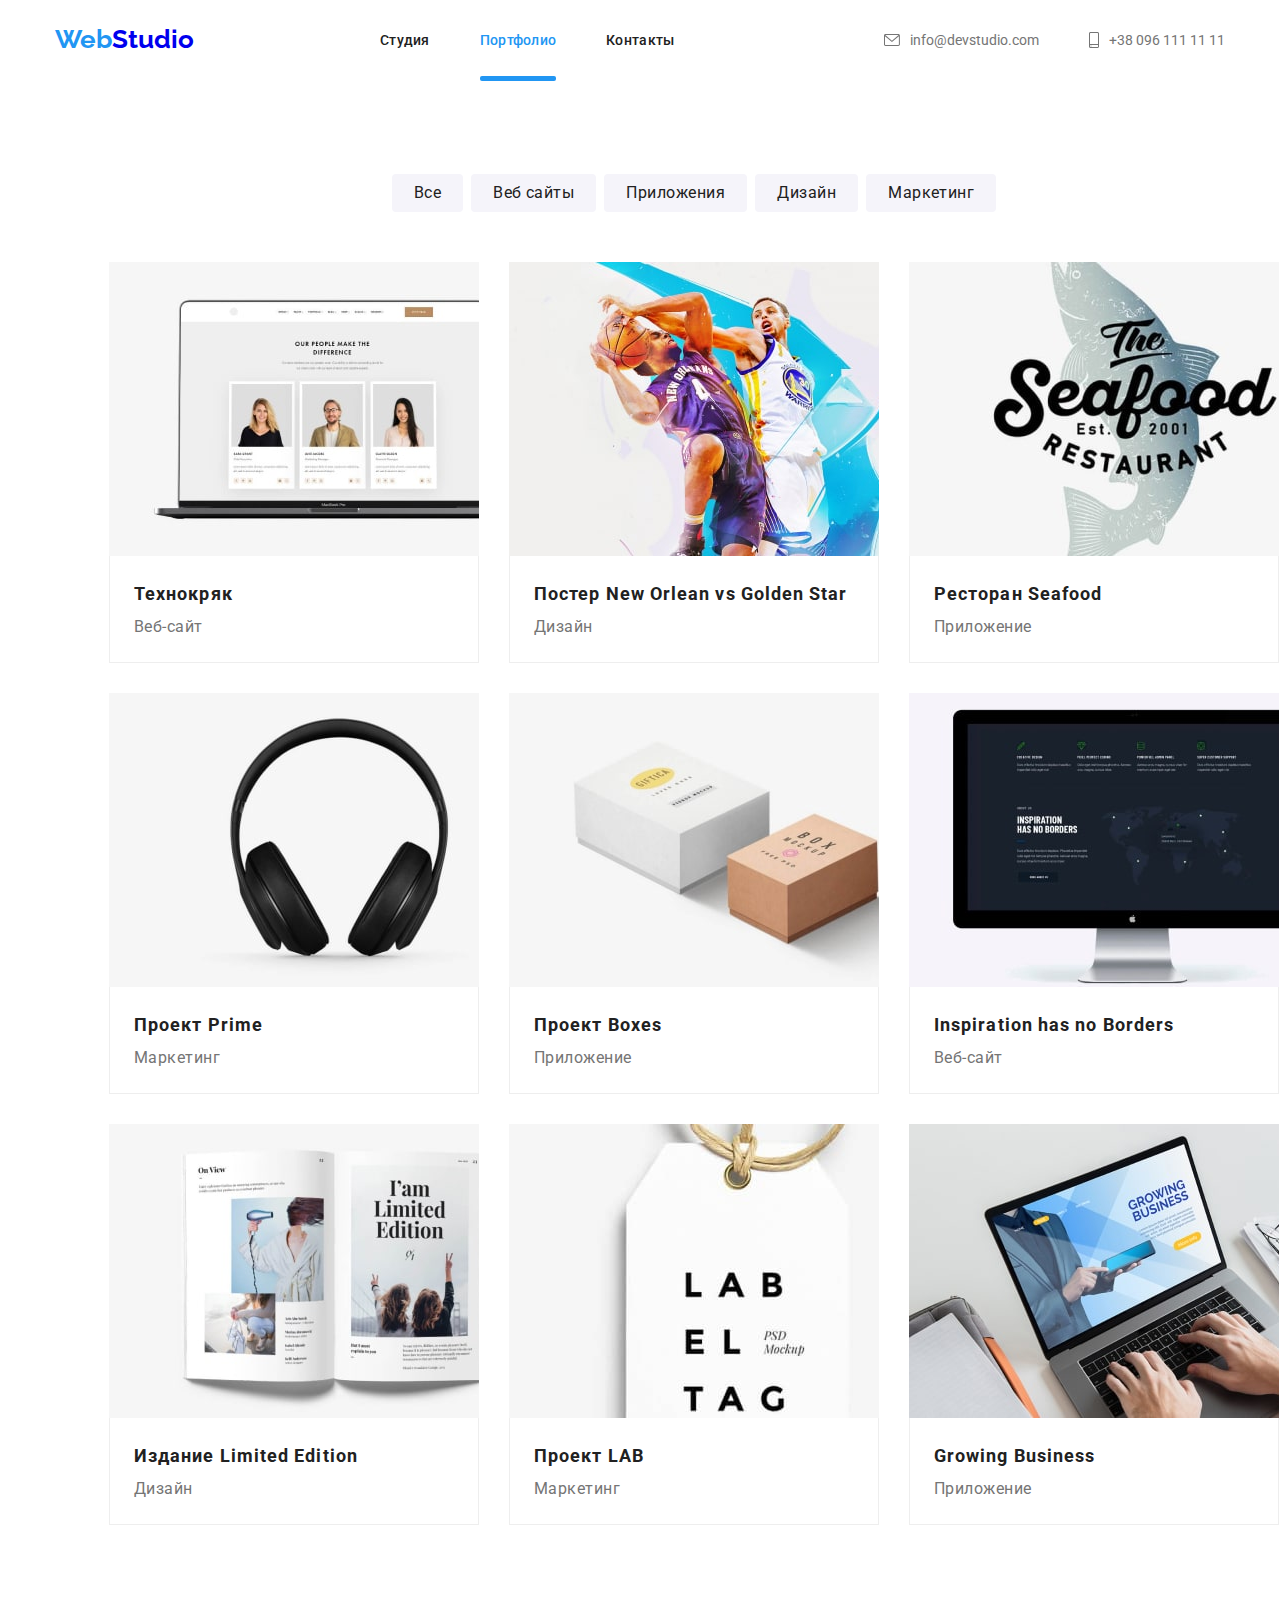
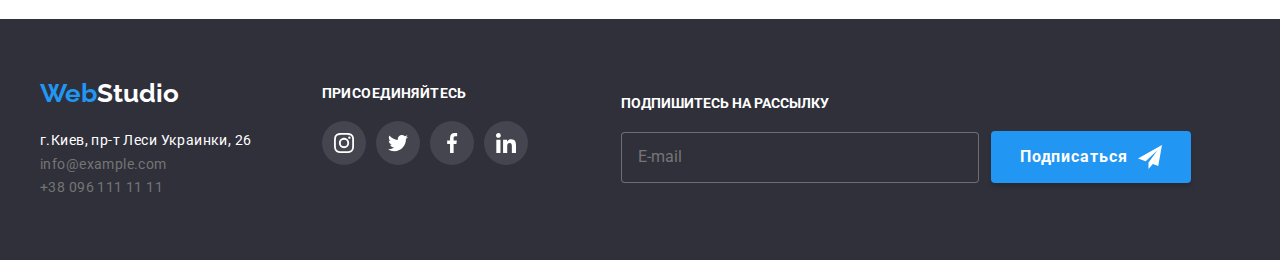
==== commit d42674e8: "бургер меню позиционирование" ====
--- a/portfolio.html
+++ b/portfolio.html
@@ -19,36 +19,64 @@
     <header class="header">
         <div class="container header__content--centered">
             <a href="#" class="logo"><span>Web</span>Studio</a>
-            <!-- навигация шапки -->
-            <nav class="nav-header">
-                <ul class="nav-header__list">
-                    <li class="nav-header__item nav-header__item-active"><a href="./index.html"
-                            class="nav-header__link nav-header__link">Студия</a>
-                    </li>
-                    <li class="nav-header__item"><a href="./portfolio.html"
-                            class="nav-header__link current">Портфолио</a></li>
-                    <li class="nav-header__item"><a href="#" class="nav-header__link">Контакты</a></li>
+            <button type="button" class="button__mobile " data-menu-button aria-expanded="false"
+                aria-control="header__menu">
+                <svg width="40px" height="40px" aria-label="переключательмобильного меню">
+                    <use class="button__mobile-menu" xlink:href="./images/svg/icon.svg#icon-mobile-menu">
+                    </use>
+                    <use class="button__mobile-cross" xlink:href="./images/svg/icon.svg#icon-close"></use>
+                </svg>
+            </button>
+            <div class="header__menu " id="header__menu" data-menu>
+                <!-- навигация шапки -->
+                <nav class="nav-header">
+                    <ul class="nav-header__list">
+                        <li class="nav-header__item nav-header__item-active"><a href="./index.html"
+                                class="nav-header__link nav-header__link">Студия</a>
+                        </li>
+                        <li class="nav-header__item"><a href="./portfolio.html"
+                                class="nav-header__link current">Портфолио</a></li>
+                        <li class="nav-header__item"><a href="#" class="nav-header__link">Контакты</a></li>
+                    </ul>
+                </nav>
+
+                <!-- контакты шапки -->
+                <ul class="contacts-list">
+                    <li class="contacts-list__item">
+                        <a href=" mailto:info@devstudio.com" class="contact-list__link contact-list__link--centered">
+                            <svg class="svg-header" width="16" height="12">
+                                <use href="./images/svg/icon.svg#icon-envelope"></use>
+                            </svg>
+                            <span>info@devstudio.com</span></a>
+                    </li>
+                    <li class="contacts-list__item">
+                        <a href=" tel:+380961111111" class="contact-list__link contact-list__link--centered">
+                            <svg class="svg-header" width="10" height="16">
+                                <use href="./images/svg/icon.svg#icon-smartphone"></use>
+                            </svg>
+                            <span>+38 096 111 11 11</span></a>
+                    </li>
                 </ul>
-            </nav>
-
-            <!-- контакты шапки -->
-            <ul class="contacts-list">
-                <li class="contacts-list__item">
-                    <a href=" mailto:info@devstudio.com" class="contact-list__link contact-list__link--centered">
-                        <svg class="svg-header" width="16" height="12">
-                            <use href="./images/svg/icon.svg#icon-envelope"></use>
-                        </svg>
-                        <span>info@devstudio.com</span></a>
-                </li>
-                <li class="contacts-list__item">
-                    <a href=" tel:+380961111111" class="contact-list__link contact-list__link--centered">
-                        <svg class="svg-header" width="10" height="16">
-                            <use href="./images/svg/icon.svg#icon-smartphone"></use>
-                        </svg>
-                        <span>+38 096 111 11 11</span></a>
-                </li>
-            </ul>
-        </div>
+                <!-- соцсети меню -->
+                <ul class="additional-social">
+                    <li class="additional-social__item">
+                        <a class="additional-social__link" href="#"><span
+                                class="additional-social__text">Instagram</span></a>
+                    </li>
+                    <li class="additional-social__item">
+                        <a class="additional-social__link " href="#"><span
+                                class="additional-social__text">Twitter</span></a>
+                    </li>
+                    <li class="additional-social__item">
+                        <a class=" additional-social__link " href="#"><span
+                                class="additional-social__text">Facebook</span></a>
+                    </li>
+                    <li class="additional-social__item">
+                        <a class="additional-social__link " href="#"><span
+                                class="additional-social__text">LinkedIn</span></a>
+                    </li>
+                </ul>
+            </div>
     </header>
 
     <!-- портфолио -->
@@ -380,6 +408,7 @@
         </div>
 
     </footer>
+    <script src="./js/menu.js"></script>
 </body>
 
 </html>--- a/css/main.min.css
+++ b/css/main.min.css
@@ -1 +1 @@
-/*! modern-normalize v0.6.0 | MIT License | https://github.com/sindresorhus/modern-normalize */*,*::before,*::after{-webkit-box-sizing:border-box;box-sizing:border-box}:root{-moz-tab-size:4;-o-tab-size:4;tab-size:4}html{line-height:1.15;-webkit-text-size-adjust:100%}body{margin:0}body{font-family:system-ui,-apple-system,"Segoe UI",Roboto,Helvetica,Arial,sans-serif,"Apple Color Emoji","Segoe UI Emoji"}hr{height:0}abbr[title]{-webkit-text-decoration:underline dotted;text-decoration:underline dotted}b,strong{font-weight:bolder}code,kbd,samp,pre{font-family:SFMono-Regular,Consolas,"Liberation Mono",Menlo,monospace;font-size:1em}small{font-size:80%}sub,sup{font-size:75%;line-height:0;position:relative;vertical-align:baseline}sub{bottom:-0.25em}sup{top:-0.5em}button,input,optgroup,select,textarea{font-family:inherit;font-size:100%;line-height:1.15;margin:0}button,select{text-transform:none}button,[type=button],[type=reset],[type=submit]{-webkit-appearance:button}button::-moz-focus-inner,[type=button]::-moz-focus-inner,[type=reset]::-moz-focus-inner,[type=submit]::-moz-focus-inner{border-style:none;padding:0}button:-moz-focusring,[type=button]:-moz-focusring,[type=reset]:-moz-focusring,[type=submit]:-moz-focusring{outline:1px dotted ButtonText}fieldset{padding:.35em .75em .625em}legend{padding:0}progress{vertical-align:baseline}[type=number]::-webkit-inner-spin-button,[type=number]::-webkit-outer-spin-button{height:auto}[type=search]{-webkit-appearance:textfield;outline-offset:-2px}[type=search]::-webkit-search-decoration{-webkit-appearance:none}::-webkit-file-upload-button{-webkit-appearance:button;font:inherit}summary{display:list-item}body{font-family:"Roboto",Arial,sans-serif;font-size:14px}address{font-style:normal;margin-top:20px}a{text-decoration:none}h1,h2,h3,p,ul{list-style:none;margin:0px;padding:0px}img{min-width:100%;height:auto;display:block}.centered{display:-webkit-box;display:-ms-flexbox;display:flex;-webkit-box-align:center;-ms-flex-align:center;align-items:center}@media(min-width: 1200px){.flex-between{display:-webkit-box;display:-ms-flexbox;display:flex;-webkit-box-pack:justify;-ms-flex-pack:justify;justify-content:space-between}}.container{padding:0 15px;margin:0 auto}@media(min-width: 480px){.container{width:480px}}@media(min-width: 768px){.container{width:768px}}@media(min-width: 1200px){.container{width:1200px}}.button__mobile{display:none}@media(max-width: 767px){.button__mobile{display:-webkit-inline-box;display:-ms-inline-flexbox;display:inline-flex;padding:0;margin:22px 0;border:none;background-color:#fff;z-index:10}}.button__mobile .button__mobile-menu{display:block}.button__mobile.is-open .button__mobile-menu{display:none}.button__mobile .button__mobile-cross{display:none}.button__mobile.is-open .button__mobile-cross{display:block}.logo{font-family:Raleway;font-size:26px;font-weight:700}.logo span{color:#2196f3}.nav-header{margin-left:93px}.nav-header__list{display:-webkit-box;display:-ms-flexbox;display:flex}.nav-header__item:not(:first-child){margin-left:50px}.nav-header__link::after{content:"";position:absolute;left:0;bottom:-1px;display:none;width:100%;height:5px;border-radius:2px;background-color:#2196f3}.nav-header__link{position:relative;display:block;padding:32px 0;color:#212121;font-weight:500;font-size:14px;line-height:16px;letter-spacing:.02em;-webkit-transition:color 250ms cubic-bezier(0.4, 0, 0.2, 1),background-color 250ms cubic-bezier(0.4, 0, 0.2, 1);transition:color 250ms cubic-bezier(0.4, 0, 0.2, 1),background-color 250ms cubic-bezier(0.4, 0, 0.2, 1)}.nav-header__link.current::after{display:block}.nav-header__link:hover,.current{color:#2196f3}.contacts-list{display:-webkit-box;display:-ms-flexbox;display:flex;margin-left:auto}.contacts-list__item+.contacts-list__item{margin-left:50px}.contact-list__link{color:#757575;-webkit-transition:color 250ms cubic-bezier(0.4, 0, 0.2, 1);transition:color 250ms cubic-bezier(0.4, 0, 0.2, 1)}.contact-list__link:hover{color:#2196f3}.contact-list__link:hover .svg-header{fill:#2196f3}.svg-header{margin-right:10px;fill:#757575;-webkit-transition:color 250ms cubic-bezier(0.4, 0, 0.2, 1);transition:color 250ms cubic-bezier(0.4, 0, 0.2, 1)}.header{position:relative}.header__content--centered,.contact-list__link--centered{display:-webkit-box;display:-ms-flexbox;display:flex;-webkit-box-align:center;-ms-flex-align:center;align-items:center}.main__button{padding:10px 32px;margin-top:30px;display:inline-block;border-radius:4px;border:none;background-color:#2196f3;color:#fff;cursor:pointer;font-size:16px;line-height:30px;letter-spacing:.06em;-webkit-transition:color 250ms cubic-bezier(0.4, 0, 0.2, 1),background-color 250ms cubic-bezier(0.4, 0, 0.2, 1);transition:color 250ms cubic-bezier(0.4, 0, 0.2, 1),background-color 250ms cubic-bezier(0.4, 0, 0.2, 1)}.main__button:focus,.main__button:hover{color:#2196f3;background-color:#fff}.title{margin-bottom:50px;text-align:center;font-weight:700;font-size:36px;line-height:42px;letter-spacing:.03em}.main__section{padding:200px 0;text-align:center;max-width:1600px;min-height:400px;background-color:#2f303a;background-image:-webkit-gradient(linear, left top, right top, from(rgba(47, 48, 58, 0.4)), to(rgba(47, 48, 58, 0.4))),url(../images/main/main480-min.jpg);background-image:linear-gradient(to right, rgba(47, 48, 58, 0.4), rgba(47, 48, 58, 0.4)),url(../images/main/main480-min.jpg);background-repeat:no-repeat;background-size:cover;background-position:center}@media(min-width: 480px){.main__section{background-image:-webkit-gradient(linear, left top, right top, from(rgba(47, 48, 58, 0.4)), to(rgba(47, 48, 58, 0.4))),url(../images/main/main768-min.jpg);background-image:linear-gradient(to right, rgba(47, 48, 58, 0.4), rgba(47, 48, 58, 0.4)),url(../images/main/main768-min.jpg)}}@media(min-width: 769px){.main__section{background-image:-webkit-gradient(linear, left top, right top, from(rgba(47, 48, 58, 0.4)), to(rgba(47, 48, 58, 0.4))),url(../images/main/main1200-min.jpg);background-image:linear-gradient(to right, rgba(47, 48, 58, 0.4), rgba(47, 48, 58, 0.4)),url(../images/main/main1200-min.jpg);padding:200px 0;min-height:600px}}.main__title{color:#fff;font-size:44px;line-height:60px;letter-spacing:.06em;text-transform:uppercase;margin-bottom:30px}@media(min-device-pixel-ratio: 2)and (max-width: 480px),(-webkit-min-device-pixel-ratio: 2)and (max-width: 480px),(min-resolution: 192dpi)and (max-width: 480px),(min-resolution: 2dppx)and (max-width: 480px){.hero{background-image:-webkit-gradient(linear, left top, right top, from(rgba(47, 48, 58, 0.4)), to(rgba(47, 48, 58, 0.4))),url(../images/main/main480@2x-min.jpg);background-image:linear-gradient(to right, rgba(47, 48, 58, 0.4), rgba(47, 48, 58, 0.4)),url(../images/main/main480@2x-min.jpg)}}@media(min-device-pixel-ratio: 3)and (max-width: 480px),(-webkit-min-device-pixel-ratio: 3)and (max-width: 480px),(min-resolution: 288dpi)and (max-width: 480px),(min-resolution: 3dppx)and (max-width: 480px){.hero{background-image:-webkit-gradient(linear, left top, right top, from(rgba(47, 48, 58, 0.4)), to(rgba(47, 48, 58, 0.4))),url(../images/main/main480@3x-min.jpg);background-image:linear-gradient(to right, rgba(47, 48, 58, 0.4), rgba(47, 48, 58, 0.4)),url(../images/main/main480@3x-min.jpg)}}@media(min-device-pixel-ratio: 2)and (min-width: 481px),(-webkit-min-device-pixel-ratio: 2)and (min-width: 481px),(min-resolution: 192dpi)and (min-width: 481px),(min-resolution: 2dppx)and (min-width: 481px){.hero{background-image:-webkit-gradient(linear, left top, right top, from(rgba(47, 48, 58, 0.4)), to(rgba(47, 48, 58, 0.4))),url(../images/main/main768@2x-min.jpg);background-image:linear-gradient(to right, rgba(47, 48, 58, 0.4), rgba(47, 48, 58, 0.4)),url(../images/main/main768@2x-min.jpg)}}@media(min-device-pixel-ratio: 3)and (min-width: 481px),(-webkit-min-device-pixel-ratio: 3)and (min-width: 481px),(min-resolution: 288dpi)and (min-width: 481px),(min-resolution: 3dppx)and (min-width: 481px){.hero{background-image:-webkit-gradient(linear, left top, right top, from(rgba(47, 48, 58, 0.4)), to(rgba(47, 48, 58, 0.4))),url(../images/main/main768@3x-min.jpg);background-image:linear-gradient(to right, rgba(47, 48, 58, 0.4), rgba(47, 48, 58, 0.4)),url(../images/main/main768@3x-min.jpg)}}@media(min-device-pixel-ratio: 2)and (min-width: 481px),(-webkit-min-device-pixel-ratio: 2)and (min-width: 481px),(min-resolution: 192dpi)and (min-width: 481px),(min-resolution: 2dppx)and (min-width: 481px){.hero{background-image:-webkit-gradient(linear, left top, right top, from(rgba(47, 48, 58, 0.4)), to(rgba(47, 48, 58, 0.4))),url(../images/main/main1200@2x-min.jpg);background-image:linear-gradient(to right, rgba(47, 48, 58, 0.4), rgba(47, 48, 58, 0.4)),url(../images/main/main1200@2x-min.jpg)}}@media(min-device-pixel-ratio: 3)and (min-width: 481px),(-webkit-min-device-pixel-ratio: 3)and (min-width: 481px),(min-resolution: 288dpi)and (min-width: 481px),(min-resolution: 3dppx)and (min-width: 481px){.hero{background-image:-webkit-gradient(linear, left top, right top, from(rgba(47, 48, 58, 0.4)), to(rgba(47, 48, 58, 0.4))),url(../images/main/main1200@3x-min.jpg);background-image:linear-gradient(to right, rgba(47, 48, 58, 0.4), rgba(47, 48, 58, 0.4)),url(../images/main/main1200@3x-min.jpg)}}.info-item{color:#757575;font-size:14px;line-height:24px;letter-spacing:.03em}.info{padding:60px 0px}@media(min-width: 768px)and (max-width: 1199px){.info__list{-ms-flex-wrap:wrap;flex-wrap:wrap;display:-webkit-box;display:-ms-flexbox;display:flex;margin:-15px}}.svg{background-color:#f5f4fa;padding:25px 0px;border-radius:4px;display:-webkit-box;display:-ms-flexbox;display:flex;-webkit-box-align:center;-ms-flex-align:center;align-items:center;-webkit-box-pack:center;-ms-flex-pack:center;justify-content:center}.info__label{padding-top:30px;padding-bottom:10px;font-size:14px;line-height:16px;letter-spacing:.03em;text-transform:uppercase}@media(min-width: 768px){.info__item{width:calc((100% - 30px * 2) / 2);margin:15px}}@media(max-width: 767px){.info__item:not(:last-child){margin-bottom:30px}}.about-us{padding:47px 0 94px}@media screen and (max-width: 1199px){.about-us{display:none}}.preview__item{position:relative}.preview__img{display:block;width:100%;height:auto}.preview__text{position:absolute;padding:27px 0;left:0;bottom:0;width:100%;color:#fff;font-weight:700;font-size:14px;line-height:1.17;text-transform:uppercase;text-align:center;background-color:rgba(47,48,58,.8)}.team{background-color:#f5f4fa;padding:94px 0px}.team__card{background-color:#fff;border-radius:0px 0px 4px 4px}.team-list .team__card{-webkit-box-shadow:0px 1px 3px rgba(0,0,0,.12),0px 1px 1px rgba(0,0,0,.14),0px 2px 1px rgba(0,0,0,.2);box-shadow:0px 1px 3px rgba(0,0,0,.12),0px 1px 1px rgba(0,0,0,.14),0px 2px 1px rgba(0,0,0,.2);border-radius:0 0 4px 4px}.team__discription{padding:20px 24px}.team__name{margin-bottom:10px;font-size:16px;font-weight:500;color:#212121;line-height:19px;text-align:center;letter-spacing:.03em}.team__position{color:#757575;font-size:16px;font-weight:400;line-height:19px;text-align:center;letter-spacing:.03em}.soc-wrap{display:-webkit-box;display:-ms-flexbox;display:flex;margin:0 auto;padding-bottom:30px}.soc-wrap__item:not(:last-child){margin-right:10px}.soc-wrap__link{display:-webkit-box;display:-ms-flexbox;display:flex;height:44px;width:44px;border-radius:50%;-webkit-box-align:center;-ms-flex-align:center;align-items:center;-webkit-box-pack:center;-ms-flex-pack:center;justify-content:center;fill:#afb1b8;-webkit-transition:fill 250ms cubic-bezier(0.4, 0, 0.2, 1);transition:fill 250ms cubic-bezier(0.4, 0, 0.2, 1);-webkit-transition:background-color 250ms cubic-bezier(0.4, 0, 0.2, 1);transition:background-color 250ms cubic-bezier(0.4, 0, 0.2, 1)}.soc-wrap__link:hover,.soc-wrap__link:focus{background-color:#2196f3;fill:#fff}.client{padding:94px 0}.client__list{display:-webkit-box;display:-ms-flexbox;display:flex;-ms-flex-wrap:wrap;flex-wrap:wrap;margin-left:-30px;margin-top:-30px}.client__item{width:calc((100% - 30px * 2) / 2);margin-left:30px;margin-top:30px}@media(min-width: 768px){.client__item{width:calc((100% - 30px * 3) / 3)}}@media(min-width: 1200px){.client__item{width:calc((100% - 30px * 6) / 6)}}.client__link{color:#afb1b8;border-radius:4px;border:1px solid #afb1b8;text-decoration:none;padding:16px 32px;-webkit-transition:border-color 250ms cubic-bezier(0.4, 0, 0.2, 1),color 250ms cubic-bezier(0.4, 0, 0.2, 1);transition:border-color 250ms cubic-bezier(0.4, 0, 0.2, 1),color 250ms cubic-bezier(0.4, 0, 0.2, 1);display:-webkit-box;display:-ms-flexbox;display:flex;-webkit-box-align:center;-ms-flex-align:center;align-items:center;-webkit-box-pack:center;-ms-flex-pack:center;justify-content:center}.client__link:focus,.client__link:hover{color:#2196f3;border:1px solid #2196f3}.client__icon{fill:currentColor;-webkit-transition:fill 250ms cubic-bezier(0.4, 0, 0.2, 1);transition:fill 250ms cubic-bezier(0.4, 0, 0.2, 1)}.footer{background-color:#2f303a;padding:60px 0}.footer__content{padding:0px}.footer__content--centered{display:-webkit-box;display:-ms-flexbox;display:flex;-webkit-box-align:center;-ms-flex-align:center;align-items:center}.footer__logo,.address__map{color:#fff;-webkit-transition:color 250ms cubic-bezier(0.4, 0, 0.2, 1);transition:color 250ms cubic-bezier(0.4, 0, 0.2, 1)}.address{margin-top:20px}.address__map{color:#fff;font-size:14px;line-height:1.7;letter-spacing:.03em;text-decoration:none;font-style:normal;-webkit-transition:color 250ms cubic-bezier(0.4, 0, 0.2, 1);transition:color 250ms cubic-bezier(0.4, 0, 0.2, 1)}.address__map:hover,.address__map:focus{color:#2196f3}.address__link{color:#fff;font-size:14px;line-height:1.7;letter-spacing:.03em;text-decoration:none;font-style:normal;-webkit-transition:color 250ms cubic-bezier(0.4, 0, 0.2, 1);transition:color 250ms cubic-bezier(0.4, 0, 0.2, 1)}.info-title-footer{padding-bottom:20px;color:#fff;font-size:14px;line-height:16px;letter-spacing:.03em;text-transform:uppercase}.social-link-footer{margin-left:70px}@media(min-width: 480px){.soc-wrap{-webkit-box-pack:center;-ms-flex-pack:center;justify-content:center}}.soc-wrap__icon{-webkit-transition:fill 250ms cubic-bezier(0.4, 0, 0.2, 1);transition:fill 250ms cubic-bezier(0.4, 0, 0.2, 1)}.soc-wrap__link--color{fill:#fff;background-color:rgba(255,255,255,.1);-webkit-transition:background-color 250ms cubic-bezier(0.4, 0, 0.2, 1);transition:background-color 250ms cubic-bezier(0.4, 0, 0.2, 1)}.sub-form{margin-left:93px}.sub-form__content{display:-webkit-box;display:-ms-flexbox;display:flex;margin-left:auto}.sub-form__content:last-child{-webkit-box-align:end;-ms-flex-align:end;align-items:flex-end}.sub-form__input{display:-webkit-box;display:-ms-flexbox;display:flex;max-width:358px;-webkit-box-orient:vertical;-webkit-box-direction:normal;-ms-flex-direction:column;flex-direction:column}.sub-form__caption{color:#fff;font-weight:700;font-size:14px;line-height:1.14;text-transform:uppercase}.sub-form__email{background-color:#2f303a;font-size:16px;line-height:1.25;border:1px solid rgba(255,255,255,.3);border-radius:4px;margin-top:20px;padding:14.5px 0 15px 16px;width:358px;color:#fff}.sub-button__label{color:#fff;background-color:#2196f3;font-weight:700;font-size:16px;line-height:1.87;cursor:pointer;letter-spacing:.06em;display:-webkit-box;display:-ms-flexbox;display:flex;-webkit-box-align:center;-ms-flex-align:center;align-items:center;-webkit-box-pack:center;-ms-flex-pack:center;justify-content:center;margin-left:12px;padding:11px 29px;border-radius:4px;border:0px solid transparent;-webkit-box-shadow:0px 4px 4px rgba(0,0,0,.15);box-shadow:0px 4px 4px rgba(0,0,0,.15);-webkit-transition:background-color 250ms cubic-bezier(0.4, 0, 0.2, 1),color 250ms cubic-bezier(0.4, 0, 0.2, 1);transition:background-color 250ms cubic-bezier(0.4, 0, 0.2, 1),color 250ms cubic-bezier(0.4, 0, 0.2, 1)}.sub-button__label:hover,.sub-button__label:focus,.sub-button__label:hover .sub-button__icon{color:#2196f3;background-color:#fff;fill:#2196f3}.sub-button__icon{margin-left:10px;fill:#fff;-webkit-transition:fill 250ms cubic-bezier(0.4, 0, 0.2, 1);transition:fill 250ms cubic-bezier(0.4, 0, 0.2, 1)}.backdrop.is-hidden{opacity:0;pointer-events:none}.backdrop{position:fixed;left:0;top:0;width:100%;height:100%;background-color:rgba(0,0,0,.2);opacity:1;-webkit-transition:opacity 250ms cubic-bezier(0.4, 0, 0.2, 1);transition:opacity 250ms cubic-bezier(0.4, 0, 0.2, 1)}.backdrop.is-hidden .modal{-webkit-transform:translate(-50%, -50%) scale(0.1);transform:translate(-50%, -50%) scale(0.1)}.modal{position:absolute;left:50%;top:50%;padding:40px;min-width:528px;min-height:581px;border-radius:4px;background-color:#fff;-webkit-transform:translate(-50%, -50%) scale(0.9);transform:translate(-50%, -50%) scale(0.9);-webkit-transition:-webkit-transform 250ms cubic-bezier(0.4, 0, 0.2, 1);transition:-webkit-transform 250ms cubic-bezier(0.4, 0, 0.2, 1);transition:transform 250ms cubic-bezier(0.4, 0, 0.2, 1);transition:transform 250ms cubic-bezier(0.4, 0, 0.2, 1), -webkit-transform 250ms cubic-bezier(0.4, 0, 0.2, 1)}.close{display:-webkit-box;display:-ms-flexbox;display:flex;color:#212121;position:absolute;-webkit-box-align:center;-ms-flex-align:center;align-items:center;right:8px;top:8px;width:30px;height:30px;cursor:pointer;background-color:#fff;border:1px solid rgba(0,0,0,.1);border-radius:50%;-webkit-transition:color 250ms cubic-bezier(0.4, 0, 0.2, 1);transition:color 250ms cubic-bezier(0.4, 0, 0.2, 1)}.close:hover,.close:focus{color:#2196f3}.form-header{display:inline-block;font-weight:700;font-size:20px;line-height:1.17;color:#212121;text-align:center;margin-bottom:12px}.form-input:focus+.form-icon{fill:#2196f3}.form-input:focus,.form-text:focus,.form-input:hover,.form-text:hover{border-color:#2196f3;outline:none}.form-field-position{position:relative}.position-field{margin-bottom:10px}.form-field{display:-webkit-box;display:-ms-flexbox;display:flex;-webkit-box-orient:vertical;-webkit-box-direction:normal;-ms-flex-direction:column;flex-direction:column}.check_box_form{margin:30px 0 20px 0}.form-field-text{font-size:12px;line-height:1.16;letter-spacing:.01em;margin-bottom:4px}.form-text{resize:none;border:1px solid rgba(33,33,33,.2);padding:12px 16px;-webkit-transition:border 250ms cubic-bezier(0.4, 0, 0.2, 1);transition:border 250ms cubic-bezier(0.4, 0, 0.2, 1)}.form-icon{fill:#212121;position:absolute;top:50%;left:15px;-webkit-transform:translateY(-50%);transform:translateY(-50%);-webkit-transition:fill 250ms cubic-bezier(0.4, 0, 0.2, 1);transition:fill 250ms cubic-bezier(0.4, 0, 0.2, 1)}.form-input{padding:11px 0 11px 42px;border:1px solid rgba(33,33,33,.2);border-radius:4px;width:100%;-webkit-transition:border 250ms cubic-bezier(0.4, 0, 0.2, 1);transition:border 250ms cubic-bezier(0.4, 0, 0.2, 1)}.input-field{margin-bottom:20px}.check_box_label{display:-webkit-box;display:-ms-flexbox;display:flex;-webkit-box-pack:center;-ms-flex-pack:center;justify-content:center;-webkit-box-align:center;-ms-flex-align:center;align-items:center;font-size:14px;line-height:1.71;cursor:pointer}.check_input{position:absolute;-webkit-appearance:none;-moz-appearance:none;appearance:none}.check_box{display:inline-block;width:16px;height:15px;background-color:#fff;border:2px solid #212121;margin-right:7px;border-radius:4px;-webkit-transition:background-color 250ms cubic-bezier(0.4, 0, 0.2, 1),background-image 250ms cubic-bezier(0.4, 0, 0.2, 1);transition:background-color 250ms cubic-bezier(0.4, 0, 0.2, 1),background-image 250ms cubic-bezier(0.4, 0, 0.2, 1)}.check_input:checked+.check_box{background-size:contain;background-origin:border-box;background-color:#2196f3;border:1px solid #2196f3;background-image:url(./images/icon\check.svg);-webkit-transition:background-image 250ms cubic-bezier(0.4, 0, 0.2, 1);transition:background-image 250ms cubic-bezier(0.4, 0, 0.2, 1)}.button-form{background-color:#2196f3;color:#fff;font-weight:700;font-size:16px;line-height:1.87;letter-spacing:.06em;min-width:200px;padding:10px 55px;display:-webkit-box;display:-ms-flexbox;display:flex;margin-left:auto;margin-right:auto;margin-top:30px;cursor:pointer;border-radius:4px;border:1px solid transparent;-webkit-box-shadow:0px 4px 4px rgba(0,0,0,.15);box-shadow:0px 4px 4px rgba(0,0,0,.15);-webkit-transition:background-color 250ms cubic-bezier(0.4, 0, 0.2, 1),color 250ms cubic-bezier(0.4, 0, 0.2, 1),border 250ms cubic-bezier(0.4, 0, 0.2, 1);transition:background-color 250ms cubic-bezier(0.4, 0, 0.2, 1),color 250ms cubic-bezier(0.4, 0, 0.2, 1),border 250ms cubic-bezier(0.4, 0, 0.2, 1)}.button-form:focus,.button-form:hover{background-color:#fff;color:#2196f3;border:1px solid #2196f3}.secondary__button{padding:6px 22px;list-style:none;color:#212121;background-color:#f5f4fa;border-radius:4px;border:none;cursor:pointer;font-size:16px;line-height:26px;text-align:center;letter-spacing:.03em;-webkit-transition:color 250ms cubic-bezier(0.4, 0, 0.2, 1),background-color 250ms cubic-bezier(0.4, 0, 0.2, 1);transition:color 250ms cubic-bezier(0.4, 0, 0.2, 1),background-color 250ms cubic-bezier(0.4, 0, 0.2, 1)}.secondary__button:hover,.secondary__button:focus{-webkit-box-shadow:0px 3px 1px rgba(0,0,0,.1),0px 1px 2px rgba(0,0,0,.08),0px 2px 2px rgba(0,0,0,.12);box-shadow:0px 3px 1px rgba(0,0,0,.1),0px 1px 2px rgba(0,0,0,.08),0px 2px 2px rgba(0,0,0,.12);color:#fff;background-color:#2196f3}.filter__item:not(:last-child){display:-webkit-box;display:-ms-flexbox;display:flex;text-align:center;margin-right:8px}.filter__list{display:-webkit-box;display:-ms-flexbox;display:flex;-webkit-box-pack:center;-ms-flex-pack:center;justify-content:center;margin-bottom:50px}.line{border-bottom:1px solid #ececec}.portfolio-section{padding:94px}.product__text{color:#757575;font-weight:400;font-size:16px;line-height:30px;letter-spacing:.03em}.product__meta{padding:20px 24px;border:1px solid #eee;border-top:none;background-color:#fff}.product__title{color:#212121;font-size:18px;line-height:36px;letter-spacing:.06em}.portfolio__item{width:370px}.product__thumb{position:relative;overflow:hidden}.overlay{content:"";position:absolute;top:0;left:0;width:100%;height:100%;background-color:rgba(33,150,243,.9);-webkit-transform:translateY(100%);transform:translateY(100%);-webkit-transition:-webkit-transform 250ms cubic-bezier(0.4, 0, 0.2, 1);transition:-webkit-transform 250ms cubic-bezier(0.4, 0, 0.2, 1);transition:transform 250ms cubic-bezier(0.4, 0, 0.2, 1);transition:transform 250ms cubic-bezier(0.4, 0, 0.2, 1), -webkit-transform 250ms cubic-bezier(0.4, 0, 0.2, 1)}.product:hover .overlay,.product:hover .overlay__text{-webkit-transform:translateY(0);transform:translateY(0)}.overlay__text{font-size:18px;line-height:1.56;color:#fff;padding:63px 24px}.portfolio__item:not(:nth-child(3n)){margin-right:30px}.portfolio__item:not(:nth-child(-n+3)){margin-top:30px}.portfolio{display:-webkit-box;display:-ms-flexbox;display:flex;-ms-flex-wrap:wrap;flex-wrap:wrap}.product__link{display:block;-webkit-transition:-webkit-transform 250ms cubic-bezier(0.4, 0, 0.2, 1);transition:-webkit-transform 250ms cubic-bezier(0.4, 0, 0.2, 1);transition:transform 250ms cubic-bezier(0.4, 0, 0.2, 1);transition:transform 250ms cubic-bezier(0.4, 0, 0.2, 1), -webkit-transform 250ms cubic-bezier(0.4, 0, 0.2, 1)}.product__link:hover,.product__link:focus{-webkit-box-shadow:0px 1px 1px rgba(0,0,0,.16),1px 4px 6px rgba(0,0,0,.16);box-shadow:0px 1px 1px rgba(0,0,0,.16),1px 4px 6px rgba(0,0,0,.16)}/*# sourceMappingURL=main.min.css.map */+/*! modern-normalize v0.6.0 | MIT License | https://github.com/sindresorhus/modern-normalize */*,*::before,*::after{-webkit-box-sizing:border-box;box-sizing:border-box}:root{-moz-tab-size:4;-o-tab-size:4;tab-size:4}html{line-height:1.15;-webkit-text-size-adjust:100%}body{margin:0}body{font-family:system-ui,-apple-system,"Segoe UI",Roboto,Helvetica,Arial,sans-serif,"Apple Color Emoji","Segoe UI Emoji"}hr{height:0}abbr[title]{-webkit-text-decoration:underline dotted;text-decoration:underline dotted}b,strong{font-weight:bolder}code,kbd,samp,pre{font-family:SFMono-Regular,Consolas,"Liberation Mono",Menlo,monospace;font-size:1em}small{font-size:80%}sub,sup{font-size:75%;line-height:0;position:relative;vertical-align:baseline}sub{bottom:-0.25em}sup{top:-0.5em}button,input,optgroup,select,textarea{font-family:inherit;font-size:100%;line-height:1.15;margin:0}button,select{text-transform:none}button,[type=button],[type=reset],[type=submit]{-webkit-appearance:button}button::-moz-focus-inner,[type=button]::-moz-focus-inner,[type=reset]::-moz-focus-inner,[type=submit]::-moz-focus-inner{border-style:none;padding:0}button:-moz-focusring,[type=button]:-moz-focusring,[type=reset]:-moz-focusring,[type=submit]:-moz-focusring{outline:1px dotted ButtonText}fieldset{padding:.35em .75em .625em}legend{padding:0}progress{vertical-align:baseline}[type=number]::-webkit-inner-spin-button,[type=number]::-webkit-outer-spin-button{height:auto}[type=search]{-webkit-appearance:textfield;outline-offset:-2px}[type=search]::-webkit-search-decoration{-webkit-appearance:none}::-webkit-file-upload-button{-webkit-appearance:button;font:inherit}summary{display:list-item}body{font-family:"Roboto",Arial,sans-serif;font-size:14px}address{font-style:normal;margin-top:20px}a{text-decoration:none}h1,h2,h3,p,ul{list-style:none;margin:0px;padding:0px}img{min-width:100%;height:auto;display:block}.centered{display:-webkit-box;display:-ms-flexbox;display:flex;-webkit-box-align:center;-ms-flex-align:center;align-items:center}@media(min-width: 1200px){.flex-between{display:-webkit-box;display:-ms-flexbox;display:flex;-webkit-box-pack:justify;-ms-flex-pack:justify;justify-content:space-between}}.container{padding:0 15px;margin:0 auto}@media(min-width: 480px){.container{width:480px}}@media(min-width: 768px){.container{width:768px}}@media(min-width: 1200px){.container{width:1200px}}.button__mobile{display:none}@media(max-width: 767px){.button__mobile{display:-webkit-inline-box;display:-ms-inline-flexbox;display:inline-flex;padding:0;margin:22px 0;border:none;background-color:#fff;z-index:10}}.button__mobile .button__mobile-menu{display:block}.button__mobile.is-open .button__mobile-menu{display:none}.button__mobile .button__mobile-cross{display:none}.button__mobile.is-open .button__mobile-cross{display:block}.logo{font-family:Raleway;font-size:26px;font-weight:700}.logo span{color:#2196f3}.nav-header{margin-left:93px}.nav-header__list{display:-webkit-box;display:-ms-flexbox;display:flex}.nav-header__item:not(:first-child){margin-left:50px}.nav-header__link::after{content:"";position:absolute;left:0;bottom:-1px;display:none;width:100%;height:5px;border-radius:2px;background-color:#2196f3}.nav-header__link{position:relative;display:block;padding:32px 0;color:#212121;font-weight:500;font-size:14px;line-height:16px;letter-spacing:.02em;-webkit-transition:color 250ms cubic-bezier(0.4, 0, 0.2, 1),background-color 250ms cubic-bezier(0.4, 0, 0.2, 1);transition:color 250ms cubic-bezier(0.4, 0, 0.2, 1),background-color 250ms cubic-bezier(0.4, 0, 0.2, 1)}.nav-header__link.current::after{display:block}.nav-header__link:hover,.current{color:#2196f3}.contacts-list{display:-webkit-box;display:-ms-flexbox;display:flex;margin-left:auto}.contacts-list__item+.contacts-list__item{margin-left:50px}.contact-list__link{color:#757575;-webkit-transition:color 250ms cubic-bezier(0.4, 0, 0.2, 1);transition:color 250ms cubic-bezier(0.4, 0, 0.2, 1)}.contact-list__link:hover{color:#2196f3}.contact-list__link:hover .svg-header{fill:#2196f3}.svg-header{margin-right:10px;fill:#757575;-webkit-transition:color 250ms cubic-bezier(0.4, 0, 0.2, 1);transition:color 250ms cubic-bezier(0.4, 0, 0.2, 1)}.header{position:relative}.header__menu{display:-webkit-box;display:-ms-flexbox;display:flex;-webkit-box-align:center;-ms-flex-align:center;align-items:center;-webkit-box-pack:justify;-ms-flex-pack:justify;justify-content:space-between}@media(min-width: 768px){.header__menu{min-width:600px;-ms-flex-pack:distribute;justify-content:space-around}}@media(min-width: 1200px){.header__menu{-webkit-box-pack:justify;-ms-flex-pack:justify;justify-content:space-between;margin-left:93px;-webkit-box-flex:1;-ms-flex-positive:1;flex-grow:1}}@media screen and (max-width: 767px){.header__menu{display:none;background-color:#fff;position:absolute;top:0;left:0;width:100%;height:100vh}}@media screen and (max-width: 767px){.header__menu.is-open{display:block;padding:40px 48px;display:-webkit-box;display:-ms-flexbox;display:flex;-webkit-box-orient:vertical;-webkit-box-direction:normal;-ms-flex-direction:column;flex-direction:column;z-index:5}}.header__content--centered,.contact-list__link--centered{display:-webkit-box;display:-ms-flexbox;display:flex;-webkit-box-align:center;-ms-flex-align:center;align-items:center}.additional-social{display:none}@media(max-width: 767px){.additional-social{display:-webkit-box;display:-ms-flexbox;display:flex}}.additional-social__item{padding:0 10px;border-right:1px solid rgba(33,33,33,.2)}.additional-social__item:first-child{padding:0 10px 0 0}.additional-social__item:last-child{border-right:none;padding:0 0 0 10px}.additional-social__link{text-decoration:none}.additional-social__text{color:#2196f3;font-weight:500;font-size:18px;line-height:1.2;letter-spacing:.02em}.main__button{padding:10px 32px;margin-top:30px;display:inline-block;border-radius:4px;border:none;background-color:#2196f3;color:#fff;cursor:pointer;font-size:16px;line-height:30px;letter-spacing:.06em;-webkit-transition:color 250ms cubic-bezier(0.4, 0, 0.2, 1),background-color 250ms cubic-bezier(0.4, 0, 0.2, 1);transition:color 250ms cubic-bezier(0.4, 0, 0.2, 1),background-color 250ms cubic-bezier(0.4, 0, 0.2, 1)}.main__button:focus,.main__button:hover{color:#2196f3;background-color:#fff}.title{margin-bottom:50px;text-align:center;font-weight:700;font-size:36px;line-height:42px;letter-spacing:.03em}.main__section{padding:200px 0;text-align:center;min-height:400px;background-color:#2f303a;background-image:-webkit-gradient(linear, left top, right top, from(rgba(47, 48, 58, 0.4)), to(rgba(47, 48, 58, 0.4))),url(../images/main/main480-min.jpg);background-image:linear-gradient(to right, rgba(47, 48, 58, 0.4), rgba(47, 48, 58, 0.4)),url(../images/main/main480-min.jpg);background-repeat:no-repeat;background-size:cover;background-position:center}@media(min-width: 480px){.main__section{background-image:-webkit-gradient(linear, left top, right top, from(rgba(47, 48, 58, 0.4)), to(rgba(47, 48, 58, 0.4))),url(../images/main/main768-min.jpg);background-image:linear-gradient(to right, rgba(47, 48, 58, 0.4), rgba(47, 48, 58, 0.4)),url(../images/main/main768-min.jpg)}}@media(min-width: 769px){.main__section{background-image:-webkit-gradient(linear, left top, right top, from(rgba(47, 48, 58, 0.4)), to(rgba(47, 48, 58, 0.4))),url(../images/main/main1200-min.jpg);background-image:linear-gradient(to right, rgba(47, 48, 58, 0.4), rgba(47, 48, 58, 0.4)),url(../images/main/main1200-min.jpg);padding:200px 0;min-height:600px}}.main__title{color:#fff;font-size:44px;line-height:60px;letter-spacing:.06em;text-transform:uppercase;margin-bottom:30px}@media(min-device-pixel-ratio: 2)and (max-width: 480px),(-webkit-min-device-pixel-ratio: 2)and (max-width: 480px),(min-resolution: 192dpi)and (max-width: 480px),(min-resolution: 2dppx)and (max-width: 480px){.hero{background-image:-webkit-gradient(linear, left top, right top, from(rgba(47, 48, 58, 0.4)), to(rgba(47, 48, 58, 0.4))),url(../images/main/main480@2x-min.jpg);background-image:linear-gradient(to right, rgba(47, 48, 58, 0.4), rgba(47, 48, 58, 0.4)),url(../images/main/main480@2x-min.jpg)}}@media(min-device-pixel-ratio: 3)and (max-width: 480px),(-webkit-min-device-pixel-ratio: 3)and (max-width: 480px),(min-resolution: 288dpi)and (max-width: 480px),(min-resolution: 3dppx)and (max-width: 480px){.hero{background-image:-webkit-gradient(linear, left top, right top, from(rgba(47, 48, 58, 0.4)), to(rgba(47, 48, 58, 0.4))),url(../images/main/main480@3x-min.jpg);background-image:linear-gradient(to right, rgba(47, 48, 58, 0.4), rgba(47, 48, 58, 0.4)),url(../images/main/main480@3x-min.jpg)}}@media(min-device-pixel-ratio: 2)and (min-width: 481px),(-webkit-min-device-pixel-ratio: 2)and (min-width: 481px),(min-resolution: 192dpi)and (min-width: 481px),(min-resolution: 2dppx)and (min-width: 481px){.hero{background-image:-webkit-gradient(linear, left top, right top, from(rgba(47, 48, 58, 0.4)), to(rgba(47, 48, 58, 0.4))),url(../images/main/main768@2x-min.jpg);background-image:linear-gradient(to right, rgba(47, 48, 58, 0.4), rgba(47, 48, 58, 0.4)),url(../images/main/main768@2x-min.jpg)}}@media(min-device-pixel-ratio: 3)and (min-width: 481px),(-webkit-min-device-pixel-ratio: 3)and (min-width: 481px),(min-resolution: 288dpi)and (min-width: 481px),(min-resolution: 3dppx)and (min-width: 481px){.hero{background-image:-webkit-gradient(linear, left top, right top, from(rgba(47, 48, 58, 0.4)), to(rgba(47, 48, 58, 0.4))),url(../images/main/main768@3x-min.jpg);background-image:linear-gradient(to right, rgba(47, 48, 58, 0.4), rgba(47, 48, 58, 0.4)),url(../images/main/main768@3x-min.jpg)}}@media(min-device-pixel-ratio: 2)and (min-width: 481px),(-webkit-min-device-pixel-ratio: 2)and (min-width: 481px),(min-resolution: 192dpi)and (min-width: 481px),(min-resolution: 2dppx)and (min-width: 481px){.hero{background-image:-webkit-gradient(linear, left top, right top, from(rgba(47, 48, 58, 0.4)), to(rgba(47, 48, 58, 0.4))),url(../images/main/main1200@2x-min.jpg);background-image:linear-gradient(to right, rgba(47, 48, 58, 0.4), rgba(47, 48, 58, 0.4)),url(../images/main/main1200@2x-min.jpg)}}@media(min-device-pixel-ratio: 3)and (min-width: 481px),(-webkit-min-device-pixel-ratio: 3)and (min-width: 481px),(min-resolution: 288dpi)and (min-width: 481px),(min-resolution: 3dppx)and (min-width: 481px){.hero{background-image:-webkit-gradient(linear, left top, right top, from(rgba(47, 48, 58, 0.4)), to(rgba(47, 48, 58, 0.4))),url(../images/main/main1200@3x-min.jpg);background-image:linear-gradient(to right, rgba(47, 48, 58, 0.4), rgba(47, 48, 58, 0.4)),url(../images/main/main1200@3x-min.jpg)}}.info-item{color:#757575;font-size:14px;line-height:24px;letter-spacing:.03em}.info{padding:60px 0px}@media(min-width: 768px)and (max-width: 1199px){.info__list{-ms-flex-wrap:wrap;flex-wrap:wrap;display:-webkit-box;display:-ms-flexbox;display:flex;margin:-15px}}.svg{background-color:#f5f4fa;padding:25px 0px;border-radius:4px;display:-webkit-box;display:-ms-flexbox;display:flex;-webkit-box-align:center;-ms-flex-align:center;align-items:center;-webkit-box-pack:center;-ms-flex-pack:center;justify-content:center}.info__label{padding-top:30px;padding-bottom:10px;font-size:14px;line-height:16px;letter-spacing:.03em;text-transform:uppercase}@media(min-width: 768px){.info__item{width:calc((100% - 30px * 2) / 2);margin:15px}}@media(max-width: 767px){.info__item:not(:last-child){margin-bottom:30px}}.about-us{padding:47px 0 94px}@media screen and (max-width: 1199px){.about-us{display:none}}.preview__item{position:relative}.preview__img{display:block;width:100%;height:auto}.preview__text{position:absolute;padding:27px 0;left:0;bottom:0;width:100%;color:#fff;font-weight:700;font-size:14px;line-height:1.17;text-transform:uppercase;text-align:center;background-color:rgba(47,48,58,.8)}.team{background-color:#f5f4fa;padding:94px 0px}.team__card{background-color:#fff;border-radius:0px 0px 4px 4px}.team-list .team__card{-webkit-box-shadow:0px 1px 3px rgba(0,0,0,.12),0px 1px 1px rgba(0,0,0,.14),0px 2px 1px rgba(0,0,0,.2);box-shadow:0px 1px 3px rgba(0,0,0,.12),0px 1px 1px rgba(0,0,0,.14),0px 2px 1px rgba(0,0,0,.2);border-radius:0 0 4px 4px}.team__discription{padding:20px 24px}.team__name{margin-bottom:10px;font-size:16px;font-weight:500;color:#212121;line-height:19px;text-align:center;letter-spacing:.03em}.team__position{color:#757575;font-size:16px;font-weight:400;line-height:19px;text-align:center;letter-spacing:.03em}.soc-wrap{display:-webkit-box;display:-ms-flexbox;display:flex;margin:0 auto;padding-bottom:30px}.soc-wrap__item:not(:last-child){margin-right:10px}.soc-wrap__link{display:-webkit-box;display:-ms-flexbox;display:flex;height:44px;width:44px;border-radius:50%;-webkit-box-align:center;-ms-flex-align:center;align-items:center;-webkit-box-pack:center;-ms-flex-pack:center;justify-content:center;fill:#afb1b8;-webkit-transition:fill 250ms cubic-bezier(0.4, 0, 0.2, 1);transition:fill 250ms cubic-bezier(0.4, 0, 0.2, 1);-webkit-transition:background-color 250ms cubic-bezier(0.4, 0, 0.2, 1);transition:background-color 250ms cubic-bezier(0.4, 0, 0.2, 1)}.soc-wrap__link:hover,.soc-wrap__link:focus{background-color:#2196f3;fill:#fff}.client{padding:94px 0}.client__list{display:-webkit-box;display:-ms-flexbox;display:flex;-ms-flex-wrap:wrap;flex-wrap:wrap;margin-left:-30px;margin-top:-30px}.client__item{width:calc((100% - 30px * 2) / 2);margin-left:30px;margin-top:30px}@media(min-width: 768px){.client__item{width:calc((100% - 30px * 3) / 3)}}@media(min-width: 1200px){.client__item{width:calc((100% - 30px * 6) / 6)}}.client__link{color:#afb1b8;border-radius:4px;border:1px solid #afb1b8;text-decoration:none;padding:16px 32px;-webkit-transition:border-color 250ms cubic-bezier(0.4, 0, 0.2, 1),color 250ms cubic-bezier(0.4, 0, 0.2, 1);transition:border-color 250ms cubic-bezier(0.4, 0, 0.2, 1),color 250ms cubic-bezier(0.4, 0, 0.2, 1);display:-webkit-box;display:-ms-flexbox;display:flex;-webkit-box-align:center;-ms-flex-align:center;align-items:center;-webkit-box-pack:center;-ms-flex-pack:center;justify-content:center}.client__link:focus,.client__link:hover{color:#2196f3;border:1px solid #2196f3}.client__icon{fill:currentColor;-webkit-transition:fill 250ms cubic-bezier(0.4, 0, 0.2, 1);transition:fill 250ms cubic-bezier(0.4, 0, 0.2, 1)}.footer{background-color:#2f303a;padding:60px 0}.footer__content{padding:0px}.footer__content--centered{display:-webkit-box;display:-ms-flexbox;display:flex;-webkit-box-align:center;-ms-flex-align:center;align-items:center}.footer__logo,.address__map{color:#fff;-webkit-transition:color 250ms cubic-bezier(0.4, 0, 0.2, 1);transition:color 250ms cubic-bezier(0.4, 0, 0.2, 1)}.address{margin-top:20px}.address__map{color:#fff;font-size:14px;line-height:1.7;letter-spacing:.03em;text-decoration:none;font-style:normal;-webkit-transition:color 250ms cubic-bezier(0.4, 0, 0.2, 1);transition:color 250ms cubic-bezier(0.4, 0, 0.2, 1)}.address__map:hover,.address__map:focus{color:#2196f3}.address__link{color:#fff;font-size:14px;line-height:1.7;letter-spacing:.03em;text-decoration:none;font-style:normal;-webkit-transition:color 250ms cubic-bezier(0.4, 0, 0.2, 1);transition:color 250ms cubic-bezier(0.4, 0, 0.2, 1)}.info-title-footer{padding-bottom:20px;color:#fff;font-size:14px;line-height:16px;letter-spacing:.03em;text-transform:uppercase}.social-link-footer{margin-left:70px}@media(min-width: 480px){.soc-wrap{-webkit-box-pack:center;-ms-flex-pack:center;justify-content:center}}.soc-wrap__icon{-webkit-transition:fill 250ms cubic-bezier(0.4, 0, 0.2, 1);transition:fill 250ms cubic-bezier(0.4, 0, 0.2, 1)}.soc-wrap__link--color{fill:#fff;background-color:rgba(255,255,255,.1);-webkit-transition:background-color 250ms cubic-bezier(0.4, 0, 0.2, 1);transition:background-color 250ms cubic-bezier(0.4, 0, 0.2, 1)}.sub-form{margin-left:93px}.sub-form__content{display:-webkit-box;display:-ms-flexbox;display:flex;margin-left:auto}.sub-form__content:last-child{-webkit-box-align:end;-ms-flex-align:end;align-items:flex-end}.sub-form__input{display:-webkit-box;display:-ms-flexbox;display:flex;max-width:358px;-webkit-box-orient:vertical;-webkit-box-direction:normal;-ms-flex-direction:column;flex-direction:column}.sub-form__caption{color:#fff;font-weight:700;font-size:14px;line-height:1.14;text-transform:uppercase}.sub-form__email{background-color:#2f303a;font-size:16px;line-height:1.25;border:1px solid rgba(255,255,255,.3);border-radius:4px;margin-top:20px;padding:14.5px 0 15px 16px;width:358px;color:#fff}.sub-button__label{color:#fff;background-color:#2196f3;font-weight:700;font-size:16px;line-height:1.87;cursor:pointer;letter-spacing:.06em;display:-webkit-box;display:-ms-flexbox;display:flex;-webkit-box-align:center;-ms-flex-align:center;align-items:center;-webkit-box-pack:center;-ms-flex-pack:center;justify-content:center;margin-left:12px;padding:11px 29px;border-radius:4px;border:0px solid transparent;-webkit-box-shadow:0px 4px 4px rgba(0,0,0,.15);box-shadow:0px 4px 4px rgba(0,0,0,.15);-webkit-transition:background-color 250ms cubic-bezier(0.4, 0, 0.2, 1),color 250ms cubic-bezier(0.4, 0, 0.2, 1);transition:background-color 250ms cubic-bezier(0.4, 0, 0.2, 1),color 250ms cubic-bezier(0.4, 0, 0.2, 1)}.sub-button__label:hover,.sub-button__label:focus,.sub-button__label:hover .sub-button__icon{color:#2196f3;background-color:#fff;fill:#2196f3}.sub-button__icon{margin-left:10px;fill:#fff;-webkit-transition:fill 250ms cubic-bezier(0.4, 0, 0.2, 1);transition:fill 250ms cubic-bezier(0.4, 0, 0.2, 1)}.backdrop.is-hidden{opacity:0;pointer-events:none}.backdrop{position:fixed;left:0;top:0;width:100%;height:100%;background-color:rgba(0,0,0,.2);opacity:1;-webkit-transition:opacity 250ms cubic-bezier(0.4, 0, 0.2, 1);transition:opacity 250ms cubic-bezier(0.4, 0, 0.2, 1)}.backdrop.is-hidden .modal{-webkit-transform:translate(-50%, -50%) scale(0.1);transform:translate(-50%, -50%) scale(0.1)}.modal{position:absolute;left:50%;top:50%;padding:40px;min-width:528px;min-height:581px;border-radius:4px;background-color:#fff;-webkit-transform:translate(-50%, -50%) scale(0.9);transform:translate(-50%, -50%) scale(0.9);-webkit-transition:-webkit-transform 250ms cubic-bezier(0.4, 0, 0.2, 1);transition:-webkit-transform 250ms cubic-bezier(0.4, 0, 0.2, 1);transition:transform 250ms cubic-bezier(0.4, 0, 0.2, 1);transition:transform 250ms cubic-bezier(0.4, 0, 0.2, 1), -webkit-transform 250ms cubic-bezier(0.4, 0, 0.2, 1)}.close{display:-webkit-box;display:-ms-flexbox;display:flex;color:#212121;position:absolute;-webkit-box-align:center;-ms-flex-align:center;align-items:center;right:8px;top:8px;width:30px;height:30px;cursor:pointer;background-color:#fff;border:1px solid rgba(0,0,0,.1);border-radius:50%;-webkit-transition:color 250ms cubic-bezier(0.4, 0, 0.2, 1);transition:color 250ms cubic-bezier(0.4, 0, 0.2, 1)}.close:hover,.close:focus{color:#2196f3}.form-header{display:inline-block;font-weight:700;font-size:20px;line-height:1.17;color:#212121;text-align:center;margin-bottom:12px}.form-input:focus+.form-icon{fill:#2196f3}.form-input:focus,.form-text:focus,.form-input:hover,.form-text:hover{border-color:#2196f3;outline:none}.form-field-position{position:relative}.position-field{margin-bottom:10px}.form-field{display:-webkit-box;display:-ms-flexbox;display:flex;-webkit-box-orient:vertical;-webkit-box-direction:normal;-ms-flex-direction:column;flex-direction:column}.check_box_form{margin:30px 0 20px 0}.form-field-text{font-size:12px;line-height:1.16;letter-spacing:.01em;margin-bottom:4px}.form-text{resize:none;border:1px solid rgba(33,33,33,.2);padding:12px 16px;-webkit-transition:border 250ms cubic-bezier(0.4, 0, 0.2, 1);transition:border 250ms cubic-bezier(0.4, 0, 0.2, 1)}.form-icon{fill:#212121;position:absolute;top:50%;left:15px;-webkit-transform:translateY(-50%);transform:translateY(-50%);-webkit-transition:fill 250ms cubic-bezier(0.4, 0, 0.2, 1);transition:fill 250ms cubic-bezier(0.4, 0, 0.2, 1)}.form-input{padding:11px 0 11px 42px;border:1px solid rgba(33,33,33,.2);border-radius:4px;width:100%;-webkit-transition:border 250ms cubic-bezier(0.4, 0, 0.2, 1);transition:border 250ms cubic-bezier(0.4, 0, 0.2, 1)}.input-field{margin-bottom:20px}.check_box_label{display:-webkit-box;display:-ms-flexbox;display:flex;-webkit-box-pack:center;-ms-flex-pack:center;justify-content:center;-webkit-box-align:center;-ms-flex-align:center;align-items:center;font-size:14px;line-height:1.71;cursor:pointer}.check_input{position:absolute;-webkit-appearance:none;-moz-appearance:none;appearance:none}.check_box{display:inline-block;width:16px;height:15px;background-color:#fff;border:2px solid #212121;margin-right:7px;border-radius:4px;-webkit-transition:background-color 250ms cubic-bezier(0.4, 0, 0.2, 1),background-image 250ms cubic-bezier(0.4, 0, 0.2, 1);transition:background-color 250ms cubic-bezier(0.4, 0, 0.2, 1),background-image 250ms cubic-bezier(0.4, 0, 0.2, 1)}.check_input:checked+.check_box{background-size:contain;background-origin:border-box;background-color:#2196f3;border:1px solid #2196f3;background-image:url(./images/icon\check.svg);-webkit-transition:background-image 250ms cubic-bezier(0.4, 0, 0.2, 1);transition:background-image 250ms cubic-bezier(0.4, 0, 0.2, 1)}.button-form{background-color:#2196f3;color:#fff;font-weight:700;font-size:16px;line-height:1.87;letter-spacing:.06em;min-width:200px;padding:10px 55px;display:-webkit-box;display:-ms-flexbox;display:flex;margin-left:auto;margin-right:auto;margin-top:30px;cursor:pointer;border-radius:4px;border:1px solid transparent;-webkit-box-shadow:0px 4px 4px rgba(0,0,0,.15);box-shadow:0px 4px 4px rgba(0,0,0,.15);-webkit-transition:background-color 250ms cubic-bezier(0.4, 0, 0.2, 1),color 250ms cubic-bezier(0.4, 0, 0.2, 1),border 250ms cubic-bezier(0.4, 0, 0.2, 1);transition:background-color 250ms cubic-bezier(0.4, 0, 0.2, 1),color 250ms cubic-bezier(0.4, 0, 0.2, 1),border 250ms cubic-bezier(0.4, 0, 0.2, 1)}.button-form:focus,.button-form:hover{background-color:#fff;color:#2196f3;border:1px solid #2196f3}.secondary__button{padding:6px 22px;list-style:none;color:#212121;background-color:#f5f4fa;border-radius:4px;border:none;cursor:pointer;font-size:16px;line-height:26px;text-align:center;letter-spacing:.03em;-webkit-transition:color 250ms cubic-bezier(0.4, 0, 0.2, 1),background-color 250ms cubic-bezier(0.4, 0, 0.2, 1);transition:color 250ms cubic-bezier(0.4, 0, 0.2, 1),background-color 250ms cubic-bezier(0.4, 0, 0.2, 1)}.secondary__button:hover,.secondary__button:focus{-webkit-box-shadow:0px 3px 1px rgba(0,0,0,.1),0px 1px 2px rgba(0,0,0,.08),0px 2px 2px rgba(0,0,0,.12);box-shadow:0px 3px 1px rgba(0,0,0,.1),0px 1px 2px rgba(0,0,0,.08),0px 2px 2px rgba(0,0,0,.12);color:#fff;background-color:#2196f3}.filter__item:not(:last-child){display:-webkit-box;display:-ms-flexbox;display:flex;text-align:center;margin-right:8px}.filter__list{display:-webkit-box;display:-ms-flexbox;display:flex;-webkit-box-pack:center;-ms-flex-pack:center;justify-content:center;margin-bottom:50px}.line{border-bottom:1px solid #ececec}.portfolio-section{padding:94px}.product__text{color:#757575;font-weight:400;font-size:16px;line-height:30px;letter-spacing:.03em}.product__meta{padding:20px 24px;border:1px solid #eee;border-top:none;background-color:#fff}.product__title{color:#212121;font-size:18px;line-height:36px;letter-spacing:.06em}.portfolio__item{width:370px}.product__thumb{position:relative;overflow:hidden}.overlay{content:"";position:absolute;top:0;left:0;width:100%;height:100%;background-color:rgba(33,150,243,.9);-webkit-transform:translateY(100%);transform:translateY(100%);-webkit-transition:-webkit-transform 250ms cubic-bezier(0.4, 0, 0.2, 1);transition:-webkit-transform 250ms cubic-bezier(0.4, 0, 0.2, 1);transition:transform 250ms cubic-bezier(0.4, 0, 0.2, 1);transition:transform 250ms cubic-bezier(0.4, 0, 0.2, 1), -webkit-transform 250ms cubic-bezier(0.4, 0, 0.2, 1)}.product:hover .overlay,.product:hover .overlay__text{-webkit-transform:translateY(0);transform:translateY(0)}.overlay__text{font-size:18px;line-height:1.56;color:#fff;padding:63px 24px}.portfolio__item:not(:nth-child(3n)){margin-right:30px}.portfolio__item:not(:nth-child(-n+3)){margin-top:30px}.portfolio{display:-webkit-box;display:-ms-flexbox;display:flex;-ms-flex-wrap:wrap;flex-wrap:wrap}.product__link{display:block;-webkit-transition:-webkit-transform 250ms cubic-bezier(0.4, 0, 0.2, 1);transition:-webkit-transform 250ms cubic-bezier(0.4, 0, 0.2, 1);transition:transform 250ms cubic-bezier(0.4, 0, 0.2, 1);transition:transform 250ms cubic-bezier(0.4, 0, 0.2, 1), -webkit-transform 250ms cubic-bezier(0.4, 0, 0.2, 1)}.product__link:hover,.product__link:focus{-webkit-box-shadow:0px 1px 1px rgba(0,0,0,.16),1px 4px 6px rgba(0,0,0,.16);box-shadow:0px 1px 1px rgba(0,0,0,.16),1px 4px 6px rgba(0,0,0,.16)}/*# sourceMappingURL=main.min.css.map */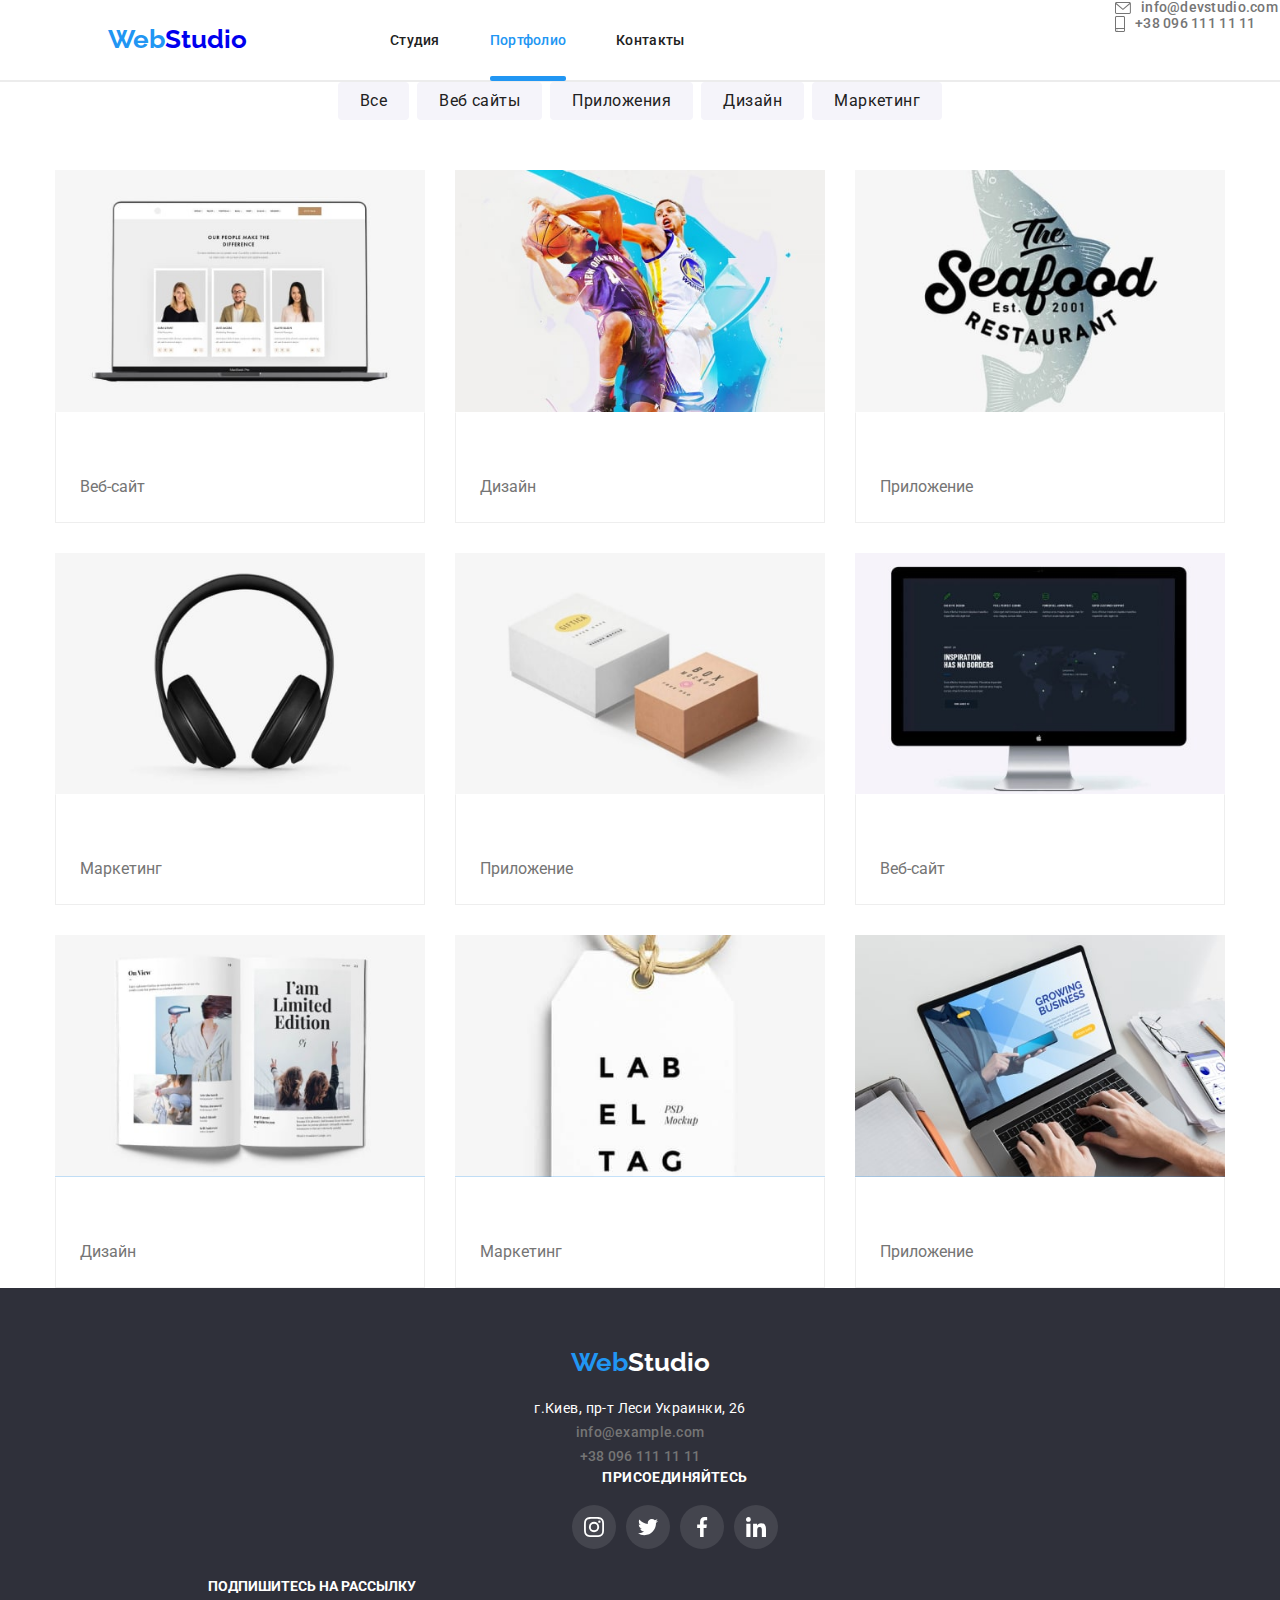
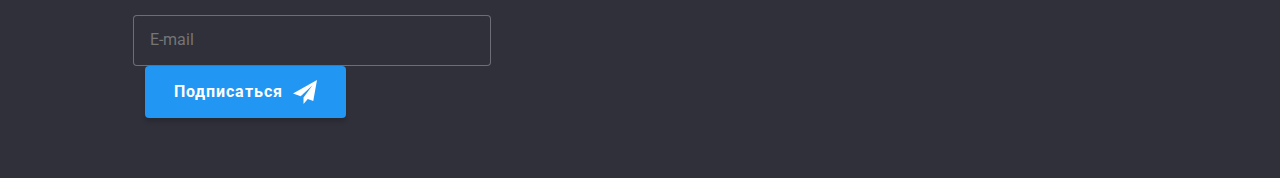
==== commit 88f69680: "портфолио медиа и бургер оформление" ====
--- a/portfolio.html
+++ b/portfolio.html
@@ -35,7 +35,7 @@
                                 class="nav-header__link nav-header__link">Студия</a>
                         </li>
                         <li class="nav-header__item"><a href="./portfolio.html"
-                                class="nav-header__link current">Портфолио</a></li>
+                                class="nav-header__link nav-header__link--current">Портфолио</a></li>
                         <li class="nav-header__item"><a href="#" class="nav-header__link">Контакты</a></li>
                     </ul>
                 </nav>
@@ -50,7 +50,7 @@
                             <span>info@devstudio.com</span></a>
                     </li>
                     <li class="contacts-list__item">
-                        <a href=" tel:+380961111111" class="contact-list__link contact-list__link--centered">
+                        <a href=" tel:+380961111111" class=" mobile contact-list__link contact-list__link--centered">
                             <svg class="svg-header" width="10" height="16">
                                 <use href="./images/svg/icon.svg#icon-smartphone"></use>
                             </svg>
@@ -104,8 +104,8 @@
                         <article class="product">
                             <a href="#" class="product__link">
                                 <div class="product__thumb">
-                                    <img srcset="
-                        ./images/portfolio/480/product-1-min.jpg 1x,
+                                    <img class="product__foto" srcset="
+                        ./images/portfolio/480/product-1-min.jpg   1x,
                         ./images/portfolio/480/product-1@2x-min.jpg 2x,
                         ./images/portfolio/480/product-1@3x-min.jpg 3x
                       " src="./images/portfolio/480/product-1-min.jpg" alt="наша команда">
@@ -129,7 +129,7 @@
                         <article class="product">
                             <a href="#" class="product__link">
                                 <div class="product__thumb">
-                                    <img srcset="
+                                    <img class="product__foto" srcset="
                         ./images/portfolio/480/product-2-min.jpg 1x,
                         ./images/portfolio/480/product-2@2x-min.jpg 2x,
                         ./images/portfolio/480/product-2@3x-min.jpg 3x
@@ -155,7 +155,7 @@
                         <article class="product">
                             <a href="#" class="product__link">
                                 <div class="product__thumb">
-                                    <img srcset="
+                                    <img class="product__foto" srcset="
                         ./images/portfolio/480/product-3-min.jpg 1x,
                         ./images/portfolio/480/product-3@2x-min.jpg 2x,
                         ./images/portfolio/480/product-3@3x-min.jpg 3x
@@ -181,7 +181,7 @@
                         <article class="product">
                             <a href="#" class="product__link">
                                 <div class="product__thumb">
-                                    <img srcset="
+                                    <img class="product__foto" srcset="
                         ./images/portfolio/480/product-4-min.jpg 1x,
                         ./images/portfolio/480/product-4@2x-min.jpg 2x,
                         ./images/portfolio/480/product-4@3x-min.jpg 3x
@@ -207,7 +207,7 @@
                         <article class="product">
                             <a href="#" class="product__link">
                                 <div class="product__thumb">
-                                    <img srcset="
+                                    <img class="product__foto" srcset="
                         ./images/portfolio/480/product-5-min.jpg 1x,
                         ./images/portfolio/480/product-5@2x-min.jpg 2x,
                         ./images/portfolio/480/product-5@3x-min.jpg 3x
@@ -233,7 +233,7 @@
                         <article class="product">
                             <a href="#" class="product__link">
                                 <div class="product__thumb">
-                                    <img srcset="
+                                    <img class="product__foto" srcset="
                         ./images/portfolio/480/product-6-min.jpg 1x,
                         ./images/portfolio/480/product-6@2x-min.jpg 2x,
                         ./images/portfolio/480/product-6@3x-min.jpg 3x
@@ -259,7 +259,7 @@
                         <article class="product">
                             <a href="#" class="product__link">
                                 <div class="product__thumb">
-                                    <img srcset="
+                                    <img class="product__foto" srcset="
                         ./images/portfolio/480/product-7-min.jpg 1x,
                         ./images/portfolio/480/product-7@2x-min.jpg 2x,
                         ./images/portfolio/480/product-7@3x-min.jpg 3x
@@ -285,7 +285,7 @@
                         <article class="product">
                             <a href="#" class="product__link">
                                 <div class="product__thumb">
-                                    <img srcset="
+                                    <img class="product__foto" srcset="
                         ./images/portfolio/480/product-8-min.jpg 1x,
                         ./images/portfolio/480/product-8-min@2x.jpg 2x,
                         ./images/portfolio/480/product-8-min@3x.jpg 3x
@@ -311,7 +311,7 @@
                         <article class="product">
                             <a href="#" class="product__link">
                                 <div class="product__thumb">
-                                    <img srcset="
+                                    <img class="product__foto" srcset="
                         ./images/portfolio/480/product-9-min.jpg 1x,
                         ./images/portfolio/480/product-9@2x-min.jpg 2x,
                         ./images/portfolio/480/product-9@3x-min.jpg 3x
--- a/css/main.min.css
+++ b/css/main.min.css
@@ -1 +1 @@
-/*! modern-normalize v0.6.0 | MIT License | https://github.com/sindresorhus/modern-normalize */*,*::before,*::after{-webkit-box-sizing:border-box;box-sizing:border-box}:root{-moz-tab-size:4;-o-tab-size:4;tab-size:4}html{line-height:1.15;-webkit-text-size-adjust:100%}body{margin:0}body{font-family:system-ui,-apple-system,"Segoe UI",Roboto,Helvetica,Arial,sans-serif,"Apple Color Emoji","Segoe UI Emoji"}hr{height:0}abbr[title]{-webkit-text-decoration:underline dotted;text-decoration:underline dotted}b,strong{font-weight:bolder}code,kbd,samp,pre{font-family:SFMono-Regular,Consolas,"Liberation Mono",Menlo,monospace;font-size:1em}small{font-size:80%}sub,sup{font-size:75%;line-height:0;position:relative;vertical-align:baseline}sub{bottom:-0.25em}sup{top:-0.5em}button,input,optgroup,select,textarea{font-family:inherit;font-size:100%;line-height:1.15;margin:0}button,select{text-transform:none}button,[type=button],[type=reset],[type=submit]{-webkit-appearance:button}button::-moz-focus-inner,[type=button]::-moz-focus-inner,[type=reset]::-moz-focus-inner,[type=submit]::-moz-focus-inner{border-style:none;padding:0}button:-moz-focusring,[type=button]:-moz-focusring,[type=reset]:-moz-focusring,[type=submit]:-moz-focusring{outline:1px dotted ButtonText}fieldset{padding:.35em .75em .625em}legend{padding:0}progress{vertical-align:baseline}[type=number]::-webkit-inner-spin-button,[type=number]::-webkit-outer-spin-button{height:auto}[type=search]{-webkit-appearance:textfield;outline-offset:-2px}[type=search]::-webkit-search-decoration{-webkit-appearance:none}::-webkit-file-upload-button{-webkit-appearance:button;font:inherit}summary{display:list-item}body{font-family:"Roboto",Arial,sans-serif;font-size:14px}address{font-style:normal;margin-top:20px}a{text-decoration:none}h1,h2,h3,p,ul{list-style:none;margin:0px;padding:0px}img{min-width:100%;height:auto;display:block}.centered{display:-webkit-box;display:-ms-flexbox;display:flex;-webkit-box-align:center;-ms-flex-align:center;align-items:center}@media(min-width: 1200px){.flex-between{display:-webkit-box;display:-ms-flexbox;display:flex;-webkit-box-pack:justify;-ms-flex-pack:justify;justify-content:space-between}}.container{padding:0 15px;margin:0 auto}@media(min-width: 480px){.container{width:480px}}@media(min-width: 768px){.container{width:768px}}@media(min-width: 1200px){.container{width:1200px}}.button__mobile{display:none}@media(max-width: 767px){.button__mobile{display:-webkit-inline-box;display:-ms-inline-flexbox;display:inline-flex;padding:0;margin:22px 0;border:none;background-color:#fff;z-index:10}}.button__mobile .button__mobile-menu{display:block}.button__mobile.is-open .button__mobile-menu{display:none}.button__mobile .button__mobile-cross{display:none}.button__mobile.is-open .button__mobile-cross{display:block}.logo{font-family:Raleway;font-size:26px;font-weight:700}.logo span{color:#2196f3}.nav-header{margin-left:93px}.nav-header__list{display:-webkit-box;display:-ms-flexbox;display:flex}.nav-header__item:not(:first-child){margin-left:50px}.nav-header__link::after{content:"";position:absolute;left:0;bottom:-1px;display:none;width:100%;height:5px;border-radius:2px;background-color:#2196f3}.nav-header__link{position:relative;display:block;padding:32px 0;color:#212121;font-weight:500;font-size:14px;line-height:16px;letter-spacing:.02em;-webkit-transition:color 250ms cubic-bezier(0.4, 0, 0.2, 1),background-color 250ms cubic-bezier(0.4, 0, 0.2, 1);transition:color 250ms cubic-bezier(0.4, 0, 0.2, 1),background-color 250ms cubic-bezier(0.4, 0, 0.2, 1)}.nav-header__link.current::after{display:block}.nav-header__link:hover,.current{color:#2196f3}.contacts-list{display:-webkit-box;display:-ms-flexbox;display:flex;margin-left:auto}.contacts-list__item+.contacts-list__item{margin-left:50px}.contact-list__link{color:#757575;-webkit-transition:color 250ms cubic-bezier(0.4, 0, 0.2, 1);transition:color 250ms cubic-bezier(0.4, 0, 0.2, 1)}.contact-list__link:hover{color:#2196f3}.contact-list__link:hover .svg-header{fill:#2196f3}.svg-header{margin-right:10px;fill:#757575;-webkit-transition:color 250ms cubic-bezier(0.4, 0, 0.2, 1);transition:color 250ms cubic-bezier(0.4, 0, 0.2, 1)}.header{position:relative}.header__menu{display:-webkit-box;display:-ms-flexbox;display:flex;-webkit-box-align:center;-ms-flex-align:center;align-items:center;-webkit-box-pack:justify;-ms-flex-pack:justify;justify-content:space-between}@media(min-width: 768px){.header__menu{min-width:600px;-ms-flex-pack:distribute;justify-content:space-around}}@media(min-width: 1200px){.header__menu{-webkit-box-pack:justify;-ms-flex-pack:justify;justify-content:space-between;margin-left:93px;-webkit-box-flex:1;-ms-flex-positive:1;flex-grow:1}}@media screen and (max-width: 767px){.header__menu{display:none;background-color:#fff;position:absolute;top:0;left:0;width:100%;height:100vh}}@media screen and (max-width: 767px){.header__menu.is-open{display:block;padding:40px 48px;display:-webkit-box;display:-ms-flexbox;display:flex;-webkit-box-orient:vertical;-webkit-box-direction:normal;-ms-flex-direction:column;flex-direction:column;z-index:5}}.header__content--centered,.contact-list__link--centered{display:-webkit-box;display:-ms-flexbox;display:flex;-webkit-box-align:center;-ms-flex-align:center;align-items:center}.additional-social{display:none}@media(max-width: 767px){.additional-social{display:-webkit-box;display:-ms-flexbox;display:flex}}.additional-social__item{padding:0 10px;border-right:1px solid rgba(33,33,33,.2)}.additional-social__item:first-child{padding:0 10px 0 0}.additional-social__item:last-child{border-right:none;padding:0 0 0 10px}.additional-social__link{text-decoration:none}.additional-social__text{color:#2196f3;font-weight:500;font-size:18px;line-height:1.2;letter-spacing:.02em}.main__button{padding:10px 32px;margin-top:30px;display:inline-block;border-radius:4px;border:none;background-color:#2196f3;color:#fff;cursor:pointer;font-size:16px;line-height:30px;letter-spacing:.06em;-webkit-transition:color 250ms cubic-bezier(0.4, 0, 0.2, 1),background-color 250ms cubic-bezier(0.4, 0, 0.2, 1);transition:color 250ms cubic-bezier(0.4, 0, 0.2, 1),background-color 250ms cubic-bezier(0.4, 0, 0.2, 1)}.main__button:focus,.main__button:hover{color:#2196f3;background-color:#fff}.title{margin-bottom:50px;text-align:center;font-weight:700;font-size:36px;line-height:42px;letter-spacing:.03em}.main__section{padding:200px 0;text-align:center;min-height:400px;background-color:#2f303a;background-image:-webkit-gradient(linear, left top, right top, from(rgba(47, 48, 58, 0.4)), to(rgba(47, 48, 58, 0.4))),url(../images/main/main480-min.jpg);background-image:linear-gradient(to right, rgba(47, 48, 58, 0.4), rgba(47, 48, 58, 0.4)),url(../images/main/main480-min.jpg);background-repeat:no-repeat;background-size:cover;background-position:center}@media(min-width: 480px){.main__section{background-image:-webkit-gradient(linear, left top, right top, from(rgba(47, 48, 58, 0.4)), to(rgba(47, 48, 58, 0.4))),url(../images/main/main768-min.jpg);background-image:linear-gradient(to right, rgba(47, 48, 58, 0.4), rgba(47, 48, 58, 0.4)),url(../images/main/main768-min.jpg)}}@media(min-width: 769px){.main__section{background-image:-webkit-gradient(linear, left top, right top, from(rgba(47, 48, 58, 0.4)), to(rgba(47, 48, 58, 0.4))),url(../images/main/main1200-min.jpg);background-image:linear-gradient(to right, rgba(47, 48, 58, 0.4), rgba(47, 48, 58, 0.4)),url(../images/main/main1200-min.jpg);padding:200px 0;min-height:600px}}.main__title{color:#fff;font-size:44px;line-height:60px;letter-spacing:.06em;text-transform:uppercase;margin-bottom:30px}@media(min-device-pixel-ratio: 2)and (max-width: 480px),(-webkit-min-device-pixel-ratio: 2)and (max-width: 480px),(min-resolution: 192dpi)and (max-width: 480px),(min-resolution: 2dppx)and (max-width: 480px){.hero{background-image:-webkit-gradient(linear, left top, right top, from(rgba(47, 48, 58, 0.4)), to(rgba(47, 48, 58, 0.4))),url(../images/main/main480@2x-min.jpg);background-image:linear-gradient(to right, rgba(47, 48, 58, 0.4), rgba(47, 48, 58, 0.4)),url(../images/main/main480@2x-min.jpg)}}@media(min-device-pixel-ratio: 3)and (max-width: 480px),(-webkit-min-device-pixel-ratio: 3)and (max-width: 480px),(min-resolution: 288dpi)and (max-width: 480px),(min-resolution: 3dppx)and (max-width: 480px){.hero{background-image:-webkit-gradient(linear, left top, right top, from(rgba(47, 48, 58, 0.4)), to(rgba(47, 48, 58, 0.4))),url(../images/main/main480@3x-min.jpg);background-image:linear-gradient(to right, rgba(47, 48, 58, 0.4), rgba(47, 48, 58, 0.4)),url(../images/main/main480@3x-min.jpg)}}@media(min-device-pixel-ratio: 2)and (min-width: 481px),(-webkit-min-device-pixel-ratio: 2)and (min-width: 481px),(min-resolution: 192dpi)and (min-width: 481px),(min-resolution: 2dppx)and (min-width: 481px){.hero{background-image:-webkit-gradient(linear, left top, right top, from(rgba(47, 48, 58, 0.4)), to(rgba(47, 48, 58, 0.4))),url(../images/main/main768@2x-min.jpg);background-image:linear-gradient(to right, rgba(47, 48, 58, 0.4), rgba(47, 48, 58, 0.4)),url(../images/main/main768@2x-min.jpg)}}@media(min-device-pixel-ratio: 3)and (min-width: 481px),(-webkit-min-device-pixel-ratio: 3)and (min-width: 481px),(min-resolution: 288dpi)and (min-width: 481px),(min-resolution: 3dppx)and (min-width: 481px){.hero{background-image:-webkit-gradient(linear, left top, right top, from(rgba(47, 48, 58, 0.4)), to(rgba(47, 48, 58, 0.4))),url(../images/main/main768@3x-min.jpg);background-image:linear-gradient(to right, rgba(47, 48, 58, 0.4), rgba(47, 48, 58, 0.4)),url(../images/main/main768@3x-min.jpg)}}@media(min-device-pixel-ratio: 2)and (min-width: 481px),(-webkit-min-device-pixel-ratio: 2)and (min-width: 481px),(min-resolution: 192dpi)and (min-width: 481px),(min-resolution: 2dppx)and (min-width: 481px){.hero{background-image:-webkit-gradient(linear, left top, right top, from(rgba(47, 48, 58, 0.4)), to(rgba(47, 48, 58, 0.4))),url(../images/main/main1200@2x-min.jpg);background-image:linear-gradient(to right, rgba(47, 48, 58, 0.4), rgba(47, 48, 58, 0.4)),url(../images/main/main1200@2x-min.jpg)}}@media(min-device-pixel-ratio: 3)and (min-width: 481px),(-webkit-min-device-pixel-ratio: 3)and (min-width: 481px),(min-resolution: 288dpi)and (min-width: 481px),(min-resolution: 3dppx)and (min-width: 481px){.hero{background-image:-webkit-gradient(linear, left top, right top, from(rgba(47, 48, 58, 0.4)), to(rgba(47, 48, 58, 0.4))),url(../images/main/main1200@3x-min.jpg);background-image:linear-gradient(to right, rgba(47, 48, 58, 0.4), rgba(47, 48, 58, 0.4)),url(../images/main/main1200@3x-min.jpg)}}.info-item{color:#757575;font-size:14px;line-height:24px;letter-spacing:.03em}.info{padding:60px 0px}@media(min-width: 768px)and (max-width: 1199px){.info__list{-ms-flex-wrap:wrap;flex-wrap:wrap;display:-webkit-box;display:-ms-flexbox;display:flex;margin:-15px}}.svg{background-color:#f5f4fa;padding:25px 0px;border-radius:4px;display:-webkit-box;display:-ms-flexbox;display:flex;-webkit-box-align:center;-ms-flex-align:center;align-items:center;-webkit-box-pack:center;-ms-flex-pack:center;justify-content:center}.info__label{padding-top:30px;padding-bottom:10px;font-size:14px;line-height:16px;letter-spacing:.03em;text-transform:uppercase}@media(min-width: 768px){.info__item{width:calc((100% - 30px * 2) / 2);margin:15px}}@media(max-width: 767px){.info__item:not(:last-child){margin-bottom:30px}}.about-us{padding:47px 0 94px}@media screen and (max-width: 1199px){.about-us{display:none}}.preview__item{position:relative}.preview__img{display:block;width:100%;height:auto}.preview__text{position:absolute;padding:27px 0;left:0;bottom:0;width:100%;color:#fff;font-weight:700;font-size:14px;line-height:1.17;text-transform:uppercase;text-align:center;background-color:rgba(47,48,58,.8)}.team{background-color:#f5f4fa;padding:94px 0px}.team__card{background-color:#fff;border-radius:0px 0px 4px 4px}.team-list .team__card{-webkit-box-shadow:0px 1px 3px rgba(0,0,0,.12),0px 1px 1px rgba(0,0,0,.14),0px 2px 1px rgba(0,0,0,.2);box-shadow:0px 1px 3px rgba(0,0,0,.12),0px 1px 1px rgba(0,0,0,.14),0px 2px 1px rgba(0,0,0,.2);border-radius:0 0 4px 4px}.team__discription{padding:20px 24px}.team__name{margin-bottom:10px;font-size:16px;font-weight:500;color:#212121;line-height:19px;text-align:center;letter-spacing:.03em}.team__position{color:#757575;font-size:16px;font-weight:400;line-height:19px;text-align:center;letter-spacing:.03em}.soc-wrap{display:-webkit-box;display:-ms-flexbox;display:flex;margin:0 auto;padding-bottom:30px}.soc-wrap__item:not(:last-child){margin-right:10px}.soc-wrap__link{display:-webkit-box;display:-ms-flexbox;display:flex;height:44px;width:44px;border-radius:50%;-webkit-box-align:center;-ms-flex-align:center;align-items:center;-webkit-box-pack:center;-ms-flex-pack:center;justify-content:center;fill:#afb1b8;-webkit-transition:fill 250ms cubic-bezier(0.4, 0, 0.2, 1);transition:fill 250ms cubic-bezier(0.4, 0, 0.2, 1);-webkit-transition:background-color 250ms cubic-bezier(0.4, 0, 0.2, 1);transition:background-color 250ms cubic-bezier(0.4, 0, 0.2, 1)}.soc-wrap__link:hover,.soc-wrap__link:focus{background-color:#2196f3;fill:#fff}.client{padding:94px 0}.client__list{display:-webkit-box;display:-ms-flexbox;display:flex;-ms-flex-wrap:wrap;flex-wrap:wrap;margin-left:-30px;margin-top:-30px}.client__item{width:calc((100% - 30px * 2) / 2);margin-left:30px;margin-top:30px}@media(min-width: 768px){.client__item{width:calc((100% - 30px * 3) / 3)}}@media(min-width: 1200px){.client__item{width:calc((100% - 30px * 6) / 6)}}.client__link{color:#afb1b8;border-radius:4px;border:1px solid #afb1b8;text-decoration:none;padding:16px 32px;-webkit-transition:border-color 250ms cubic-bezier(0.4, 0, 0.2, 1),color 250ms cubic-bezier(0.4, 0, 0.2, 1);transition:border-color 250ms cubic-bezier(0.4, 0, 0.2, 1),color 250ms cubic-bezier(0.4, 0, 0.2, 1);display:-webkit-box;display:-ms-flexbox;display:flex;-webkit-box-align:center;-ms-flex-align:center;align-items:center;-webkit-box-pack:center;-ms-flex-pack:center;justify-content:center}.client__link:focus,.client__link:hover{color:#2196f3;border:1px solid #2196f3}.client__icon{fill:currentColor;-webkit-transition:fill 250ms cubic-bezier(0.4, 0, 0.2, 1);transition:fill 250ms cubic-bezier(0.4, 0, 0.2, 1)}.footer{background-color:#2f303a;padding:60px 0}.footer__content{padding:0px}.footer__content--centered{display:-webkit-box;display:-ms-flexbox;display:flex;-webkit-box-align:center;-ms-flex-align:center;align-items:center}.footer__logo,.address__map{color:#fff;-webkit-transition:color 250ms cubic-bezier(0.4, 0, 0.2, 1);transition:color 250ms cubic-bezier(0.4, 0, 0.2, 1)}.address{margin-top:20px}.address__map{color:#fff;font-size:14px;line-height:1.7;letter-spacing:.03em;text-decoration:none;font-style:normal;-webkit-transition:color 250ms cubic-bezier(0.4, 0, 0.2, 1);transition:color 250ms cubic-bezier(0.4, 0, 0.2, 1)}.address__map:hover,.address__map:focus{color:#2196f3}.address__link{color:#fff;font-size:14px;line-height:1.7;letter-spacing:.03em;text-decoration:none;font-style:normal;-webkit-transition:color 250ms cubic-bezier(0.4, 0, 0.2, 1);transition:color 250ms cubic-bezier(0.4, 0, 0.2, 1)}.info-title-footer{padding-bottom:20px;color:#fff;font-size:14px;line-height:16px;letter-spacing:.03em;text-transform:uppercase}.social-link-footer{margin-left:70px}@media(min-width: 480px){.soc-wrap{-webkit-box-pack:center;-ms-flex-pack:center;justify-content:center}}.soc-wrap__icon{-webkit-transition:fill 250ms cubic-bezier(0.4, 0, 0.2, 1);transition:fill 250ms cubic-bezier(0.4, 0, 0.2, 1)}.soc-wrap__link--color{fill:#fff;background-color:rgba(255,255,255,.1);-webkit-transition:background-color 250ms cubic-bezier(0.4, 0, 0.2, 1);transition:background-color 250ms cubic-bezier(0.4, 0, 0.2, 1)}.sub-form{margin-left:93px}.sub-form__content{display:-webkit-box;display:-ms-flexbox;display:flex;margin-left:auto}.sub-form__content:last-child{-webkit-box-align:end;-ms-flex-align:end;align-items:flex-end}.sub-form__input{display:-webkit-box;display:-ms-flexbox;display:flex;max-width:358px;-webkit-box-orient:vertical;-webkit-box-direction:normal;-ms-flex-direction:column;flex-direction:column}.sub-form__caption{color:#fff;font-weight:700;font-size:14px;line-height:1.14;text-transform:uppercase}.sub-form__email{background-color:#2f303a;font-size:16px;line-height:1.25;border:1px solid rgba(255,255,255,.3);border-radius:4px;margin-top:20px;padding:14.5px 0 15px 16px;width:358px;color:#fff}.sub-button__label{color:#fff;background-color:#2196f3;font-weight:700;font-size:16px;line-height:1.87;cursor:pointer;letter-spacing:.06em;display:-webkit-box;display:-ms-flexbox;display:flex;-webkit-box-align:center;-ms-flex-align:center;align-items:center;-webkit-box-pack:center;-ms-flex-pack:center;justify-content:center;margin-left:12px;padding:11px 29px;border-radius:4px;border:0px solid transparent;-webkit-box-shadow:0px 4px 4px rgba(0,0,0,.15);box-shadow:0px 4px 4px rgba(0,0,0,.15);-webkit-transition:background-color 250ms cubic-bezier(0.4, 0, 0.2, 1),color 250ms cubic-bezier(0.4, 0, 0.2, 1);transition:background-color 250ms cubic-bezier(0.4, 0, 0.2, 1),color 250ms cubic-bezier(0.4, 0, 0.2, 1)}.sub-button__label:hover,.sub-button__label:focus,.sub-button__label:hover .sub-button__icon{color:#2196f3;background-color:#fff;fill:#2196f3}.sub-button__icon{margin-left:10px;fill:#fff;-webkit-transition:fill 250ms cubic-bezier(0.4, 0, 0.2, 1);transition:fill 250ms cubic-bezier(0.4, 0, 0.2, 1)}.backdrop.is-hidden{opacity:0;pointer-events:none}.backdrop{position:fixed;left:0;top:0;width:100%;height:100%;background-color:rgba(0,0,0,.2);opacity:1;-webkit-transition:opacity 250ms cubic-bezier(0.4, 0, 0.2, 1);transition:opacity 250ms cubic-bezier(0.4, 0, 0.2, 1)}.backdrop.is-hidden .modal{-webkit-transform:translate(-50%, -50%) scale(0.1);transform:translate(-50%, -50%) scale(0.1)}.modal{position:absolute;left:50%;top:50%;padding:40px;min-width:528px;min-height:581px;border-radius:4px;background-color:#fff;-webkit-transform:translate(-50%, -50%) scale(0.9);transform:translate(-50%, -50%) scale(0.9);-webkit-transition:-webkit-transform 250ms cubic-bezier(0.4, 0, 0.2, 1);transition:-webkit-transform 250ms cubic-bezier(0.4, 0, 0.2, 1);transition:transform 250ms cubic-bezier(0.4, 0, 0.2, 1);transition:transform 250ms cubic-bezier(0.4, 0, 0.2, 1), -webkit-transform 250ms cubic-bezier(0.4, 0, 0.2, 1)}.close{display:-webkit-box;display:-ms-flexbox;display:flex;color:#212121;position:absolute;-webkit-box-align:center;-ms-flex-align:center;align-items:center;right:8px;top:8px;width:30px;height:30px;cursor:pointer;background-color:#fff;border:1px solid rgba(0,0,0,.1);border-radius:50%;-webkit-transition:color 250ms cubic-bezier(0.4, 0, 0.2, 1);transition:color 250ms cubic-bezier(0.4, 0, 0.2, 1)}.close:hover,.close:focus{color:#2196f3}.form-header{display:inline-block;font-weight:700;font-size:20px;line-height:1.17;color:#212121;text-align:center;margin-bottom:12px}.form-input:focus+.form-icon{fill:#2196f3}.form-input:focus,.form-text:focus,.form-input:hover,.form-text:hover{border-color:#2196f3;outline:none}.form-field-position{position:relative}.position-field{margin-bottom:10px}.form-field{display:-webkit-box;display:-ms-flexbox;display:flex;-webkit-box-orient:vertical;-webkit-box-direction:normal;-ms-flex-direction:column;flex-direction:column}.check_box_form{margin:30px 0 20px 0}.form-field-text{font-size:12px;line-height:1.16;letter-spacing:.01em;margin-bottom:4px}.form-text{resize:none;border:1px solid rgba(33,33,33,.2);padding:12px 16px;-webkit-transition:border 250ms cubic-bezier(0.4, 0, 0.2, 1);transition:border 250ms cubic-bezier(0.4, 0, 0.2, 1)}.form-icon{fill:#212121;position:absolute;top:50%;left:15px;-webkit-transform:translateY(-50%);transform:translateY(-50%);-webkit-transition:fill 250ms cubic-bezier(0.4, 0, 0.2, 1);transition:fill 250ms cubic-bezier(0.4, 0, 0.2, 1)}.form-input{padding:11px 0 11px 42px;border:1px solid rgba(33,33,33,.2);border-radius:4px;width:100%;-webkit-transition:border 250ms cubic-bezier(0.4, 0, 0.2, 1);transition:border 250ms cubic-bezier(0.4, 0, 0.2, 1)}.input-field{margin-bottom:20px}.check_box_label{display:-webkit-box;display:-ms-flexbox;display:flex;-webkit-box-pack:center;-ms-flex-pack:center;justify-content:center;-webkit-box-align:center;-ms-flex-align:center;align-items:center;font-size:14px;line-height:1.71;cursor:pointer}.check_input{position:absolute;-webkit-appearance:none;-moz-appearance:none;appearance:none}.check_box{display:inline-block;width:16px;height:15px;background-color:#fff;border:2px solid #212121;margin-right:7px;border-radius:4px;-webkit-transition:background-color 250ms cubic-bezier(0.4, 0, 0.2, 1),background-image 250ms cubic-bezier(0.4, 0, 0.2, 1);transition:background-color 250ms cubic-bezier(0.4, 0, 0.2, 1),background-image 250ms cubic-bezier(0.4, 0, 0.2, 1)}.check_input:checked+.check_box{background-size:contain;background-origin:border-box;background-color:#2196f3;border:1px solid #2196f3;background-image:url(./images/icon\check.svg);-webkit-transition:background-image 250ms cubic-bezier(0.4, 0, 0.2, 1);transition:background-image 250ms cubic-bezier(0.4, 0, 0.2, 1)}.button-form{background-color:#2196f3;color:#fff;font-weight:700;font-size:16px;line-height:1.87;letter-spacing:.06em;min-width:200px;padding:10px 55px;display:-webkit-box;display:-ms-flexbox;display:flex;margin-left:auto;margin-right:auto;margin-top:30px;cursor:pointer;border-radius:4px;border:1px solid transparent;-webkit-box-shadow:0px 4px 4px rgba(0,0,0,.15);box-shadow:0px 4px 4px rgba(0,0,0,.15);-webkit-transition:background-color 250ms cubic-bezier(0.4, 0, 0.2, 1),color 250ms cubic-bezier(0.4, 0, 0.2, 1),border 250ms cubic-bezier(0.4, 0, 0.2, 1);transition:background-color 250ms cubic-bezier(0.4, 0, 0.2, 1),color 250ms cubic-bezier(0.4, 0, 0.2, 1),border 250ms cubic-bezier(0.4, 0, 0.2, 1)}.button-form:focus,.button-form:hover{background-color:#fff;color:#2196f3;border:1px solid #2196f3}.secondary__button{padding:6px 22px;list-style:none;color:#212121;background-color:#f5f4fa;border-radius:4px;border:none;cursor:pointer;font-size:16px;line-height:26px;text-align:center;letter-spacing:.03em;-webkit-transition:color 250ms cubic-bezier(0.4, 0, 0.2, 1),background-color 250ms cubic-bezier(0.4, 0, 0.2, 1);transition:color 250ms cubic-bezier(0.4, 0, 0.2, 1),background-color 250ms cubic-bezier(0.4, 0, 0.2, 1)}.secondary__button:hover,.secondary__button:focus{-webkit-box-shadow:0px 3px 1px rgba(0,0,0,.1),0px 1px 2px rgba(0,0,0,.08),0px 2px 2px rgba(0,0,0,.12);box-shadow:0px 3px 1px rgba(0,0,0,.1),0px 1px 2px rgba(0,0,0,.08),0px 2px 2px rgba(0,0,0,.12);color:#fff;background-color:#2196f3}.filter__item:not(:last-child){display:-webkit-box;display:-ms-flexbox;display:flex;text-align:center;margin-right:8px}.filter__list{display:-webkit-box;display:-ms-flexbox;display:flex;-webkit-box-pack:center;-ms-flex-pack:center;justify-content:center;margin-bottom:50px}.line{border-bottom:1px solid #ececec}.portfolio-section{padding:94px}.product__text{color:#757575;font-weight:400;font-size:16px;line-height:30px;letter-spacing:.03em}.product__meta{padding:20px 24px;border:1px solid #eee;border-top:none;background-color:#fff}.product__title{color:#212121;font-size:18px;line-height:36px;letter-spacing:.06em}.portfolio__item{width:370px}.product__thumb{position:relative;overflow:hidden}.overlay{content:"";position:absolute;top:0;left:0;width:100%;height:100%;background-color:rgba(33,150,243,.9);-webkit-transform:translateY(100%);transform:translateY(100%);-webkit-transition:-webkit-transform 250ms cubic-bezier(0.4, 0, 0.2, 1);transition:-webkit-transform 250ms cubic-bezier(0.4, 0, 0.2, 1);transition:transform 250ms cubic-bezier(0.4, 0, 0.2, 1);transition:transform 250ms cubic-bezier(0.4, 0, 0.2, 1), -webkit-transform 250ms cubic-bezier(0.4, 0, 0.2, 1)}.product:hover .overlay,.product:hover .overlay__text{-webkit-transform:translateY(0);transform:translateY(0)}.overlay__text{font-size:18px;line-height:1.56;color:#fff;padding:63px 24px}.portfolio__item:not(:nth-child(3n)){margin-right:30px}.portfolio__item:not(:nth-child(-n+3)){margin-top:30px}.portfolio{display:-webkit-box;display:-ms-flexbox;display:flex;-ms-flex-wrap:wrap;flex-wrap:wrap}.product__link{display:block;-webkit-transition:-webkit-transform 250ms cubic-bezier(0.4, 0, 0.2, 1);transition:-webkit-transform 250ms cubic-bezier(0.4, 0, 0.2, 1);transition:transform 250ms cubic-bezier(0.4, 0, 0.2, 1);transition:transform 250ms cubic-bezier(0.4, 0, 0.2, 1), -webkit-transform 250ms cubic-bezier(0.4, 0, 0.2, 1)}.product__link:hover,.product__link:focus{-webkit-box-shadow:0px 1px 1px rgba(0,0,0,.16),1px 4px 6px rgba(0,0,0,.16);box-shadow:0px 1px 1px rgba(0,0,0,.16),1px 4px 6px rgba(0,0,0,.16)}/*# sourceMappingURL=main.min.css.map */+/*! modern-normalize v0.6.0 | MIT License | https://github.com/sindresorhus/modern-normalize */*,*::before,*::after{-webkit-box-sizing:border-box;box-sizing:border-box}:root{-moz-tab-size:4;-o-tab-size:4;tab-size:4}html{line-height:1.15;-webkit-text-size-adjust:100%}body{margin:0}body{font-family:system-ui,-apple-system,"Segoe UI",Roboto,Helvetica,Arial,sans-serif,"Apple Color Emoji","Segoe UI Emoji"}hr{height:0}abbr[title]{-webkit-text-decoration:underline dotted;text-decoration:underline dotted}b,strong{font-weight:bolder}code,kbd,samp,pre{font-family:SFMono-Regular,Consolas,"Liberation Mono",Menlo,monospace;font-size:1em}small{font-size:80%}sub,sup{font-size:75%;line-height:0;position:relative;vertical-align:baseline}sub{bottom:-0.25em}sup{top:-0.5em}button,input,optgroup,select,textarea{font-family:inherit;font-size:100%;line-height:1.15;margin:0}button,select{text-transform:none}button,[type=button],[type=reset],[type=submit]{-webkit-appearance:button}button::-moz-focus-inner,[type=button]::-moz-focus-inner,[type=reset]::-moz-focus-inner,[type=submit]::-moz-focus-inner{border-style:none;padding:0}button:-moz-focusring,[type=button]:-moz-focusring,[type=reset]:-moz-focusring,[type=submit]:-moz-focusring{outline:1px dotted ButtonText}fieldset{padding:.35em .75em .625em}legend{padding:0}progress{vertical-align:baseline}[type=number]::-webkit-inner-spin-button,[type=number]::-webkit-outer-spin-button{height:auto}[type=search]{-webkit-appearance:textfield;outline-offset:-2px}[type=search]::-webkit-search-decoration{-webkit-appearance:none}::-webkit-file-upload-button{-webkit-appearance:button;font:inherit}summary{display:list-item}body{font-family:"Roboto",Arial,sans-serif;font-size:14px}address{font-style:normal;margin-top:20px}a{text-decoration:none}h1,h2,h3,p,ul{list-style:none;margin:0px;padding:0px}img{min-width:100%;height:auto;display:block}.centered{display:-webkit-box;display:-ms-flexbox;display:flex;-webkit-box-align:center;-ms-flex-align:center;align-items:center}@media(min-width: 1200px){.flex-between{display:-webkit-box;display:-ms-flexbox;display:flex;-webkit-box-pack:justify;-ms-flex-pack:justify;justify-content:space-between}}.container{padding:0 15px;margin:0 auto}@media(min-width: 480px){.container{width:480px}}@media(min-width: 768px){.container{width:768px}}@media(min-width: 1200px){.container{width:1200px}}.button__mobile{display:none}@media(max-width: 767px){.button__mobile{display:-webkit-inline-box;display:-ms-inline-flexbox;display:inline-flex;padding:0;margin:22px 0;border:none;background-color:#fff;z-index:10}}.button__mobile .button__mobile-menu{display:block}.button__mobile.is-open .button__mobile-menu{display:none}.button__mobile .button__mobile-cross{display:none}.button__mobile.is-open .button__mobile-cross{display:block}.logo{font-family:Raleway;font-size:26px;font-weight:700}.logo span{color:#2196f3}.nav-header__list{text-align:center}@media(min-width: 768px){.nav-header__list{display:-webkit-box;display:-ms-flexbox;display:flex}}.nav-header__item{display:block;cursor:pointer;position:relative;margin-left:50px}@media screen and (min-width: 768px){.nav-header__link--current::after{content:"";position:absolute;left:0;bottom:-1px;width:100%;height:5px;border-radius:2px;background-color:#2196f3}}.nav-header__link{position:relative;display:block;padding:32px 0;color:#212121;font-weight:500;font-size:14px;line-height:16px;letter-spacing:.02em;-webkit-transition:color 250ms cubic-bezier(0.4, 0, 0.2, 1),background-color 250ms cubic-bezier(0.4, 0, 0.2, 1);transition:color 250ms cubic-bezier(0.4, 0, 0.2, 1),background-color 250ms cubic-bezier(0.4, 0, 0.2, 1)}@media(max-width: 767px){.nav-header__link{font-weight:500;font-size:40px;line-height:1.2;letter-spacing:.02em;padding:16px 0}}.nav-header__link:hover,.nav-header__link--current{color:#2196f3}.contacts-list{-webkit-box-align:center;-ms-flex-align:center;align-items:center;-webkit-box-pack:center;-ms-flex-pack:center;justify-content:center}@media(min-width: 767){.contacts-list{margin-left:50px}}@media screen and (max-width: 767px){.contacts-list{display:-webkit-box;display:-ms-flexbox;display:flex;-webkit-box-orient:vertical;-webkit-box-direction:reverse;-ms-flex-direction:column-reverse;flex-direction:column-reverse;-webkit-box-pack:center;-ms-flex-pack:center;justify-content:center;-webkit-box-align:center;-ms-flex-align:center;align-items:center;margin:auto 0 64px 0}}.contact-list__link{font-weight:500;line-height:1.14;letter-spacing:.02em;text-decoration:none;color:#757575;-webkit-transition:color 250ms cubic-bezier(0.4, 0, 0.2, 1);transition:color 250ms cubic-bezier(0.4, 0, 0.2, 1)}@media screen and (max-width: 767px){.mobile{color:#2196f3;font-weight:500;font-size:34px;line-height:1.2;letter-spacing:.02em;text-decoration:none;margin-bottom:32px}}.contact-list__link:hover{color:#2196f3}.contact-list__link:hover .svg-header{fill:#2196f3}.svg-header{margin-right:10px;fill:#757575;-webkit-transition:color 250ms cubic-bezier(0.4, 0, 0.2, 1);transition:color 250ms cubic-bezier(0.4, 0, 0.2, 1)}@media screen and (max-width: 767px){.svg-header{display:none}}.header{position:relative;border-bottom:2px solid #ececec}@media(min-width: 768px){.header__menu{min-width:600px;-ms-flex-pack:distribute;justify-content:space-around;display:-webkit-box;display:-ms-flexbox;display:flex}}@media(min-width: 1200px){.header__menu{-webkit-box-pack:justify;-ms-flex-pack:justify;justify-content:space-between;margin-left:93px;-webkit-box-flex:1;-ms-flex-positive:1;flex-grow:1}}@media screen and (max-width: 767px){.header__menu{display:none;background-color:#fff;position:absolute;top:0;left:0;width:100%;height:100vh}}@media screen and (max-width: 767px){.header__menu.is-open{display:block;padding:40px 48px;display:-webkit-box;display:-ms-flexbox;display:flex;-webkit-box-orient:vertical;-webkit-box-direction:normal;-ms-flex-direction:column;flex-direction:column;z-index:5}}.header__content--centered,.contact-list__link--centered{display:-webkit-box;display:-ms-flexbox;display:flex;-webkit-box-align:center;-ms-flex-align:center;align-items:center}.header__content--centered{-webkit-box-pack:justify;-ms-flex-pack:justify;justify-content:space-between}@media(min-width: 1200px){.header__content--centered{-webkit-box-pack:justify;-ms-flex-pack:justify;justify-content:space-between;margin-left:93px;-webkit-box-flex:1;-ms-flex-positive:1;flex-grow:1}}.additional-social{display:none}@media(max-width: 767px){.additional-social{display:-webkit-box;display:-ms-flexbox;display:flex}}.additional-social__item{padding:0 10px;border-right:1px solid rgba(33,33,33,.2)}.additional-social__item:first-child{padding:0 10px 0 0}.additional-social__item:last-child{border-right:none;padding:0 0 0 10px}.additional-social__link{text-decoration:none}.additional-social__text{color:#2196f3;font-weight:500;font-size:18px;line-height:1.2;letter-spacing:.02em}.main__button{padding:10px 32px;margin-top:30px;display:inline-block;border-radius:4px;border:none;background-color:#2196f3;color:#fff;cursor:pointer;font-size:16px;line-height:30px;letter-spacing:.06em;-webkit-transition:color 250ms cubic-bezier(0.4, 0, 0.2, 1),background-color 250ms cubic-bezier(0.4, 0, 0.2, 1);transition:color 250ms cubic-bezier(0.4, 0, 0.2, 1),background-color 250ms cubic-bezier(0.4, 0, 0.2, 1)}.main__button:focus,.main__button:hover{color:#2196f3;background-color:#fff}.title{margin-bottom:50px;text-align:center;font-weight:700;font-size:36px;line-height:42px;letter-spacing:.03em}.main__section{padding:200px 0;text-align:center;min-height:400px;background-color:#2f303a;background-image:-webkit-gradient(linear, left top, right top, from(rgba(47, 48, 58, 0.4)), to(rgba(47, 48, 58, 0.4))),url(../images/main/main480-min.jpg);background-image:linear-gradient(to right, rgba(47, 48, 58, 0.4), rgba(47, 48, 58, 0.4)),url(../images/main/main480-min.jpg);background-repeat:no-repeat;background-size:cover;background-position:center}@media(min-width: 480px){.main__section{background-image:-webkit-gradient(linear, left top, right top, from(rgba(47, 48, 58, 0.4)), to(rgba(47, 48, 58, 0.4))),url(../images/main/main768-min.jpg);background-image:linear-gradient(to right, rgba(47, 48, 58, 0.4), rgba(47, 48, 58, 0.4)),url(../images/main/main768-min.jpg)}}@media(min-width: 769px){.main__section{background-image:-webkit-gradient(linear, left top, right top, from(rgba(47, 48, 58, 0.4)), to(rgba(47, 48, 58, 0.4))),url(../images/main/main1200-min.jpg);background-image:linear-gradient(to right, rgba(47, 48, 58, 0.4), rgba(47, 48, 58, 0.4)),url(../images/main/main1200-min.jpg);padding:200px 0;min-height:600px}}.main__title{color:#fff;font-weight:900;font-size:26px;line-height:1.6;letter-spacing:.06em;text-align:center;text-transform:uppercase;margin-bottom:30px}@media screen and (min-width: 1200px){.main__title{font-size:44px;line-height:1.4}}@media(min-device-pixel-ratio: 2)and (max-width: 480px),(-webkit-min-device-pixel-ratio: 2)and (max-width: 480px),(min-resolution: 192dpi)and (max-width: 480px),(min-resolution: 2dppx)and (max-width: 480px){.main__section{background-image:-webkit-gradient(linear, left top, right top, from(rgba(47, 48, 58, 0.4)), to(rgba(47, 48, 58, 0.4))),url(../images/main/main480@2x-min.jpg);background-image:linear-gradient(to right, rgba(47, 48, 58, 0.4), rgba(47, 48, 58, 0.4)),url(../images/main/main480@2x-min.jpg)}}@media(min-device-pixel-ratio: 3)and (max-width: 480px),(-webkit-min-device-pixel-ratio: 3)and (max-width: 480px),(min-resolution: 288dpi)and (max-width: 480px),(min-resolution: 3dppx)and (max-width: 480px){.main__section{background-image:-webkit-gradient(linear, left top, right top, from(rgba(47, 48, 58, 0.4)), to(rgba(47, 48, 58, 0.4))),url(../images/main/main480@3x-min.jpg);background-image:linear-gradient(to right, rgba(47, 48, 58, 0.4), rgba(47, 48, 58, 0.4)),url(../images/main/main480@3x-min.jpg)}}@media(min-device-pixel-ratio: 2)and (min-width: 481px),(-webkit-min-device-pixel-ratio: 2)and (min-width: 481px),(min-resolution: 192dpi)and (min-width: 481px),(min-resolution: 2dppx)and (min-width: 481px){.main__section{background-image:-webkit-gradient(linear, left top, right top, from(rgba(47, 48, 58, 0.4)), to(rgba(47, 48, 58, 0.4))),url(../images/main/main768@2x-min.jpg);background-image:linear-gradient(to right, rgba(47, 48, 58, 0.4), rgba(47, 48, 58, 0.4)),url(../images/main/main768@2x-min.jpg)}}@media(min-device-pixel-ratio: 3)and (min-width: 481px),(-webkit-min-device-pixel-ratio: 3)and (min-width: 481px),(min-resolution: 288dpi)and (min-width: 481px),(min-resolution: 3dppx)and (min-width: 481px){.main__section{background-image:-webkit-gradient(linear, left top, right top, from(rgba(47, 48, 58, 0.4)), to(rgba(47, 48, 58, 0.4))),url(../images/main/main768@3x-min.jpg);background-image:linear-gradient(to right, rgba(47, 48, 58, 0.4), rgba(47, 48, 58, 0.4)),url(../images/main/main768@3x-min.jpg)}}@media(min-device-pixel-ratio: 2)and (min-width: 769px),(-webkit-min-device-pixel-ratio: 2)and (min-width: 769px),(min-resolution: 192dpi)and (min-width: 769px),(min-resolution: 2dppx)and (min-width: 769px){.main__section{background-image:-webkit-gradient(linear, left top, right top, from(rgba(47, 48, 58, 0.4)), to(rgba(47, 48, 58, 0.4))),url(../images/main/main1200@2x-min.jpg);background-image:linear-gradient(to right, rgba(47, 48, 58, 0.4), rgba(47, 48, 58, 0.4)),url(../images/main/main1200@2x-min.jpg)}}@media(min-device-pixel-ratio: 3)and (min-width: 769px),(-webkit-min-device-pixel-ratio: 3)and (min-width: 769px),(min-resolution: 288dpi)and (min-width: 769px),(min-resolution: 3dppx)and (min-width: 769px){.main__section{background-image:-webkit-gradient(linear, left top, right top, from(rgba(47, 48, 58, 0.4)), to(rgba(47, 48, 58, 0.4))),url(../images/main/main1200@3x-min.jpg);background-image:linear-gradient(to right, rgba(47, 48, 58, 0.4), rgba(47, 48, 58, 0.4)),url(../images/main/main1200@3x-min.jpg)}}.info-item{color:#757575;font-size:14px;line-height:24px;letter-spacing:.03em}.info{padding:60px 0px}@media(min-width: 768px)and (max-width: 1199px){.info__list{-ms-flex-wrap:wrap;flex-wrap:wrap;display:-webkit-box;display:-ms-flexbox;display:flex;margin:-15px}}.svg{background-color:#f5f4fa;padding:25px 0px;border-radius:4px;display:-webkit-box;display:-ms-flexbox;display:flex;-webkit-box-align:center;-ms-flex-align:center;align-items:center;-webkit-box-pack:center;-ms-flex-pack:center;justify-content:center}.info__label{padding-top:30px;padding-bottom:10px;font-size:14px;line-height:16px;letter-spacing:.03em;text-transform:uppercase}@media(min-width: 768px){.info__item{width:calc((100% - 30px * 2) / 2);margin:15px}}@media(max-width: 767px){.info__item:not(:last-child){margin-bottom:30px}}.about-us{padding:47px 0 94px}@media screen and (max-width: 1199px){.about-us{display:none}}.preview__item{position:relative}.preview__img{display:block;width:100%;height:auto}.preview__text{position:absolute;padding:27px 0;left:0;bottom:0;width:100%;color:#fff;font-weight:700;font-size:14px;line-height:1.17;text-transform:uppercase;text-align:center;background-color:rgba(47,48,58,.8)}.team{background-color:#f5f4fa;padding:94px 0px}.team__card{background-color:#fff;border-radius:0px 0px 4px 4px}.team-list .team__card{-webkit-box-shadow:0px 1px 3px rgba(0,0,0,.12),0px 1px 1px rgba(0,0,0,.14),0px 2px 1px rgba(0,0,0,.2);box-shadow:0px 1px 3px rgba(0,0,0,.12),0px 1px 1px rgba(0,0,0,.14),0px 2px 1px rgba(0,0,0,.2);border-radius:0 0 4px 4px}.team__discription{padding:20px 24px}.team__name{margin-bottom:10px;font-size:16px;font-weight:500;color:#212121;line-height:19px;text-align:center;letter-spacing:.03em}.team__position{color:#757575;font-size:16px;font-weight:400;line-height:19px;text-align:center;letter-spacing:.03em}.soc-wrap{display:-webkit-box;display:-ms-flexbox;display:flex;margin:0 auto;padding-bottom:30px}.soc-wrap__item:not(:last-child){margin-right:10px}.soc-wrap__link{display:-webkit-box;display:-ms-flexbox;display:flex;height:44px;width:44px;border-radius:50%;-webkit-box-align:center;-ms-flex-align:center;align-items:center;-webkit-box-pack:center;-ms-flex-pack:center;justify-content:center;fill:#afb1b8;-webkit-transition:fill 250ms cubic-bezier(0.4, 0, 0.2, 1);transition:fill 250ms cubic-bezier(0.4, 0, 0.2, 1);-webkit-transition:background-color 250ms cubic-bezier(0.4, 0, 0.2, 1);transition:background-color 250ms cubic-bezier(0.4, 0, 0.2, 1)}.soc-wrap__link:hover,.soc-wrap__link:focus{background-color:#2196f3;fill:#fff}.client{padding:94px 0}.client__list{display:-webkit-box;display:-ms-flexbox;display:flex;-ms-flex-wrap:wrap;flex-wrap:wrap;margin-left:-30px;margin-top:-30px}.client__item{width:calc((100% - 30px * 2) / 2);margin-left:30px;margin-top:30px}@media(min-width: 768px){.client__item{width:calc((100% - 30px * 3) / 3)}}@media(min-width: 1200px){.client__item{width:calc((100% - 30px * 6) / 6)}}.client__link{color:#afb1b8;border-radius:4px;border:1px solid #afb1b8;text-decoration:none;padding:16px 32px;-webkit-transition:border-color 250ms cubic-bezier(0.4, 0, 0.2, 1),color 250ms cubic-bezier(0.4, 0, 0.2, 1);transition:border-color 250ms cubic-bezier(0.4, 0, 0.2, 1),color 250ms cubic-bezier(0.4, 0, 0.2, 1);display:-webkit-box;display:-ms-flexbox;display:flex;-webkit-box-align:center;-ms-flex-align:center;align-items:center;-webkit-box-pack:center;-ms-flex-pack:center;justify-content:center}.client__link:focus,.client__link:hover{color:#2196f3;border:1px solid #2196f3}.client__icon{fill:currentColor;-webkit-transition:fill 250ms cubic-bezier(0.4, 0, 0.2, 1);transition:fill 250ms cubic-bezier(0.4, 0, 0.2, 1)}.footer{background-color:#2f303a;padding:60px 0}.footer__content{padding:0px;text-align:center}.footer__content--centered{-webkit-box-align:center;-ms-flex-align:center;align-items:center}.footer__logo,.address__map{color:#fff;-webkit-transition:color 250ms cubic-bezier(0.4, 0, 0.2, 1);transition:color 250ms cubic-bezier(0.4, 0, 0.2, 1)}.address{margin-top:20px}.address__map{color:#fff;font-size:14px;line-height:1.7;letter-spacing:.03em;text-decoration:none;font-style:normal;-webkit-transition:color 250ms cubic-bezier(0.4, 0, 0.2, 1);transition:color 250ms cubic-bezier(0.4, 0, 0.2, 1)}.address__map:hover,.address__map:focus{color:#2196f3}.address__link{color:#fff;font-size:14px;line-height:1.7;letter-spacing:.03em;text-decoration:none;font-style:normal;-webkit-transition:color 250ms cubic-bezier(0.4, 0, 0.2, 1);transition:color 250ms cubic-bezier(0.4, 0, 0.2, 1)}.info-title-footer{padding-bottom:20px;color:#fff;font-size:14px;line-height:16px;letter-spacing:.03em;text-transform:uppercase}.social-link-footer{margin-left:70px}@media(min-width: 480px){.soc-wrap{-webkit-box-pack:center;-ms-flex-pack:center;justify-content:center}}.soc-wrap__icon{-webkit-transition:fill 250ms cubic-bezier(0.4, 0, 0.2, 1);transition:fill 250ms cubic-bezier(0.4, 0, 0.2, 1)}.soc-wrap__link--color{fill:#fff;background-color:rgba(255,255,255,.1);-webkit-transition:background-color 250ms cubic-bezier(0.4, 0, 0.2, 1);transition:background-color 250ms cubic-bezier(0.4, 0, 0.2, 1)}.sub-form{margin-left:93px}.sub-form__content{margin-left:auto}.sub-form__content:last-child{-webkit-box-align:end;-ms-flex-align:end;align-items:flex-end}.sub-form__input{display:-webkit-box;display:-ms-flexbox;display:flex;max-width:358px;-webkit-box-orient:vertical;-webkit-box-direction:normal;-ms-flex-direction:column;flex-direction:column}.sub-form__caption{color:#fff;font-weight:700;font-size:14px;line-height:1.14;text-transform:uppercase}.sub-form__email{background-color:#2f303a;font-size:16px;line-height:1.25;border:1px solid rgba(255,255,255,.3);border-radius:4px;margin-top:20px;padding:14.5px 0 15px 16px;width:358px;color:#fff}.sub-button__label{color:#fff;background-color:#2196f3;font-weight:700;font-size:16px;line-height:1.87;cursor:pointer;letter-spacing:.06em;display:-webkit-box;display:-ms-flexbox;display:flex;-webkit-box-align:center;-ms-flex-align:center;align-items:center;-webkit-box-pack:center;-ms-flex-pack:center;justify-content:center;margin-left:12px;padding:11px 29px;border-radius:4px;border:0px solid transparent;-webkit-box-shadow:0px 4px 4px rgba(0,0,0,.15);box-shadow:0px 4px 4px rgba(0,0,0,.15);-webkit-transition:background-color 250ms cubic-bezier(0.4, 0, 0.2, 1),color 250ms cubic-bezier(0.4, 0, 0.2, 1);transition:background-color 250ms cubic-bezier(0.4, 0, 0.2, 1),color 250ms cubic-bezier(0.4, 0, 0.2, 1)}.sub-button__label:hover,.sub-button__label:focus,.sub-button__label:hover .sub-button__icon{color:#2196f3;background-color:#fff;fill:#2196f3}.sub-button__icon{margin-left:10px;fill:#fff;-webkit-transition:fill 250ms cubic-bezier(0.4, 0, 0.2, 1);transition:fill 250ms cubic-bezier(0.4, 0, 0.2, 1)}.backdrop.is-hidden{opacity:0;pointer-events:none}.backdrop{position:fixed;left:0;top:0;width:100%;height:100%;background-color:rgba(0,0,0,.2);opacity:1;-webkit-transition:opacity 250ms cubic-bezier(0.4, 0, 0.2, 1);transition:opacity 250ms cubic-bezier(0.4, 0, 0.2, 1)}.backdrop.is-hidden .modal{-webkit-transform:translate(-50%, -50%) scale(0.1);transform:translate(-50%, -50%) scale(0.1)}.modal{position:absolute;left:50%;top:50%;padding:40px;min-width:528px;min-height:581px;border-radius:4px;background-color:#fff;-webkit-transform:translate(-50%, -50%) scale(0.9);transform:translate(-50%, -50%) scale(0.9);-webkit-transition:-webkit-transform 250ms cubic-bezier(0.4, 0, 0.2, 1);transition:-webkit-transform 250ms cubic-bezier(0.4, 0, 0.2, 1);transition:transform 250ms cubic-bezier(0.4, 0, 0.2, 1);transition:transform 250ms cubic-bezier(0.4, 0, 0.2, 1), -webkit-transform 250ms cubic-bezier(0.4, 0, 0.2, 1)}.close{display:-webkit-box;display:-ms-flexbox;display:flex;color:#212121;position:absolute;-webkit-box-align:center;-ms-flex-align:center;align-items:center;right:8px;top:8px;width:30px;height:30px;cursor:pointer;background-color:#fff;border:1px solid rgba(0,0,0,.1);border-radius:50%;-webkit-transition:color 250ms cubic-bezier(0.4, 0, 0.2, 1);transition:color 250ms cubic-bezier(0.4, 0, 0.2, 1)}.close:hover,.close:focus{color:#2196f3}.form-header{display:inline-block;font-weight:700;font-size:20px;line-height:1.17;color:#212121;text-align:center;margin-bottom:12px}.form-input:focus+.form-icon{fill:#2196f3}.form-input:focus,.form-text:focus,.form-input:hover,.form-text:hover{border-color:#2196f3;outline:none}.form-field-position{position:relative}.position-field{margin-bottom:10px}.form-field{display:-webkit-box;display:-ms-flexbox;display:flex;-webkit-box-orient:vertical;-webkit-box-direction:normal;-ms-flex-direction:column;flex-direction:column}.check_box_form{margin:30px 0 20px 0}.form-field-text{font-size:12px;line-height:1.16;letter-spacing:.01em;margin-bottom:4px}.form-text{resize:none;border:1px solid rgba(33,33,33,.2);padding:12px 16px;-webkit-transition:border 250ms cubic-bezier(0.4, 0, 0.2, 1);transition:border 250ms cubic-bezier(0.4, 0, 0.2, 1)}.form-icon{fill:#212121;position:absolute;top:50%;left:15px;-webkit-transform:translateY(-50%);transform:translateY(-50%);-webkit-transition:fill 250ms cubic-bezier(0.4, 0, 0.2, 1);transition:fill 250ms cubic-bezier(0.4, 0, 0.2, 1)}.form-input{padding:11px 0 11px 42px;border:1px solid rgba(33,33,33,.2);border-radius:4px;width:100%;-webkit-transition:border 250ms cubic-bezier(0.4, 0, 0.2, 1);transition:border 250ms cubic-bezier(0.4, 0, 0.2, 1)}.input-field{margin-bottom:20px}.check_box_label{display:-webkit-box;display:-ms-flexbox;display:flex;-webkit-box-pack:center;-ms-flex-pack:center;justify-content:center;-webkit-box-align:center;-ms-flex-align:center;align-items:center;font-size:14px;line-height:1.71;cursor:pointer}.check_input{position:absolute;-webkit-appearance:none;-moz-appearance:none;appearance:none}.check_box{display:inline-block;width:16px;height:15px;background-color:#fff;border:2px solid #212121;margin-right:7px;border-radius:4px;-webkit-transition:background-color 250ms cubic-bezier(0.4, 0, 0.2, 1),background-image 250ms cubic-bezier(0.4, 0, 0.2, 1);transition:background-color 250ms cubic-bezier(0.4, 0, 0.2, 1),background-image 250ms cubic-bezier(0.4, 0, 0.2, 1)}.check_input:checked+.check_box{background-size:contain;background-origin:border-box;background-color:#2196f3;border:1px solid #2196f3;background-image:url(./images/icon\check.svg);-webkit-transition:background-image 250ms cubic-bezier(0.4, 0, 0.2, 1);transition:background-image 250ms cubic-bezier(0.4, 0, 0.2, 1)}.button-form{background-color:#2196f3;color:#fff;font-weight:700;font-size:16px;line-height:1.87;letter-spacing:.06em;min-width:200px;padding:10px 55px;display:-webkit-box;display:-ms-flexbox;display:flex;margin-left:auto;margin-right:auto;margin-top:30px;cursor:pointer;border-radius:4px;border:1px solid transparent;-webkit-box-shadow:0px 4px 4px rgba(0,0,0,.15);box-shadow:0px 4px 4px rgba(0,0,0,.15);-webkit-transition:background-color 250ms cubic-bezier(0.4, 0, 0.2, 1),color 250ms cubic-bezier(0.4, 0, 0.2, 1),border 250ms cubic-bezier(0.4, 0, 0.2, 1);transition:background-color 250ms cubic-bezier(0.4, 0, 0.2, 1),color 250ms cubic-bezier(0.4, 0, 0.2, 1),border 250ms cubic-bezier(0.4, 0, 0.2, 1)}.button-form:focus,.button-form:hover{background-color:#fff;color:#2196f3;border:1px solid #2196f3}.secondary__button{padding:6px 22px;list-style:none;color:#212121;background-color:#f5f4fa;border-radius:4px;border:none;cursor:pointer;font-size:16px;line-height:26px;text-align:center;letter-spacing:.03em;-webkit-transition:color 250ms cubic-bezier(0.4, 0, 0.2, 1),background-color 250ms cubic-bezier(0.4, 0, 0.2, 1);transition:color 250ms cubic-bezier(0.4, 0, 0.2, 1),background-color 250ms cubic-bezier(0.4, 0, 0.2, 1)}.secondary__button:hover,.secondary__button:focus{-webkit-box-shadow:0px 3px 1px rgba(0,0,0,.1),0px 1px 2px rgba(0,0,0,.08),0px 2px 2px rgba(0,0,0,.12);box-shadow:0px 3px 1px rgba(0,0,0,.1),0px 1px 2px rgba(0,0,0,.08),0px 2px 2px rgba(0,0,0,.12);color:#fff;background-color:#2196f3}.filter__item{margin-right:8px}@media(max-width: 767px){.filter__item{margin-top:15px}}.filter__item:last-child{margin-right:0}.filter__item:not(:last-child){display:-webkit-box;display:-ms-flexbox;display:flex;text-align:center;margin-right:8px}.filter__list{display:-webkit-box;display:-ms-flexbox;display:flex;-webkit-box-pack:center;-ms-flex-pack:center;justify-content:center;margin-bottom:50px;-ms-flex-wrap:wrap;flex-wrap:wrap}.portfolio{display:-webkit-box;display:-ms-flexbox;display:flex;-ms-flex-wrap:wrap;flex-wrap:wrap;-webkit-box-align:center;-ms-flex-align:center;align-items:center;margin-left:-30px;margin-top:-30px}.portfolio__item{margin-top:30px;margin-left:30px}@media(min-width: 768px){.portfolio__item{width:calc((100% - 30px * 2) / 2)}}@media(min-width: 1200px){.portfolio__item{width:calc((100% - 30px * 3) / 3)}}.portfolio__item:hover .product,.portfolio__item:focus .product{-webkit-transition:-webkit-box-shadow 250ms cubic-bezier(0.4, 0, 0.2, 1);transition:-webkit-box-shadow 250ms cubic-bezier(0.4, 0, 0.2, 1);transition:box-shadow 250ms cubic-bezier(0.4, 0, 0.2, 1);transition:box-shadow 250ms cubic-bezier(0.4, 0, 0.2, 1), -webkit-box-shadow 250ms cubic-bezier(0.4, 0, 0.2, 1);-webkit-box-shadow:0px 1px 1px rgba(0,0,0,.12),0px 4px 4px rgba(0,0,0,.06),1px 4px 6px rgba(0,0,0,.16);box-shadow:0px 1px 1px rgba(0,0,0,.12),0px 4px 4px rgba(0,0,0,.06),1px 4px 6px rgba(0,0,0,.16)}.product:hover .overlay,.product:hover .overlay__text{-webkit-transform:translateY(0);transform:translateY(0)}.product__link{text-decoration:none;color:#757575}.product__thumb{position:relative;overflow:hidden}.product__foto{display:block;max-width:100%;height:auto}.product__meta{padding:20px 0 20px 24px;border:1px solid #eee;border-top:1px solid #fff}.product__title{color:#fff;font-weight:700;font-size:18px;line-height:2;letter-spacing:.06em;margin-bottom:4px}.product__text{font-size:16px;line-height:1.8}.overlay{position:absolute;top:0;left:0;width:100%;height:100%;background-color:rgba(33,150,243,.9);-webkit-transform:translateY(100%);transform:translateY(100%);-webkit-transition:-webkit-transform 250ms cubic-bezier(0.4, 0, 0.2, 1);transition:-webkit-transform 250ms cubic-bezier(0.4, 0, 0.2, 1);transition:transform 250ms cubic-bezier(0.4, 0, 0.2, 1);transition:transform 250ms cubic-bezier(0.4, 0, 0.2, 1), -webkit-transform 250ms cubic-bezier(0.4, 0, 0.2, 1)}.overlay__text{font-size:18px;line-height:1.56;color:#fff;padding:63px 24px;margin:0;-webkit-transition:color 250ms cubic-bezier(0.4, 0, 0.2, 1);transition:color 250ms cubic-bezier(0.4, 0, 0.2, 1)}/*# sourceMappingURL=main.min.css.map */